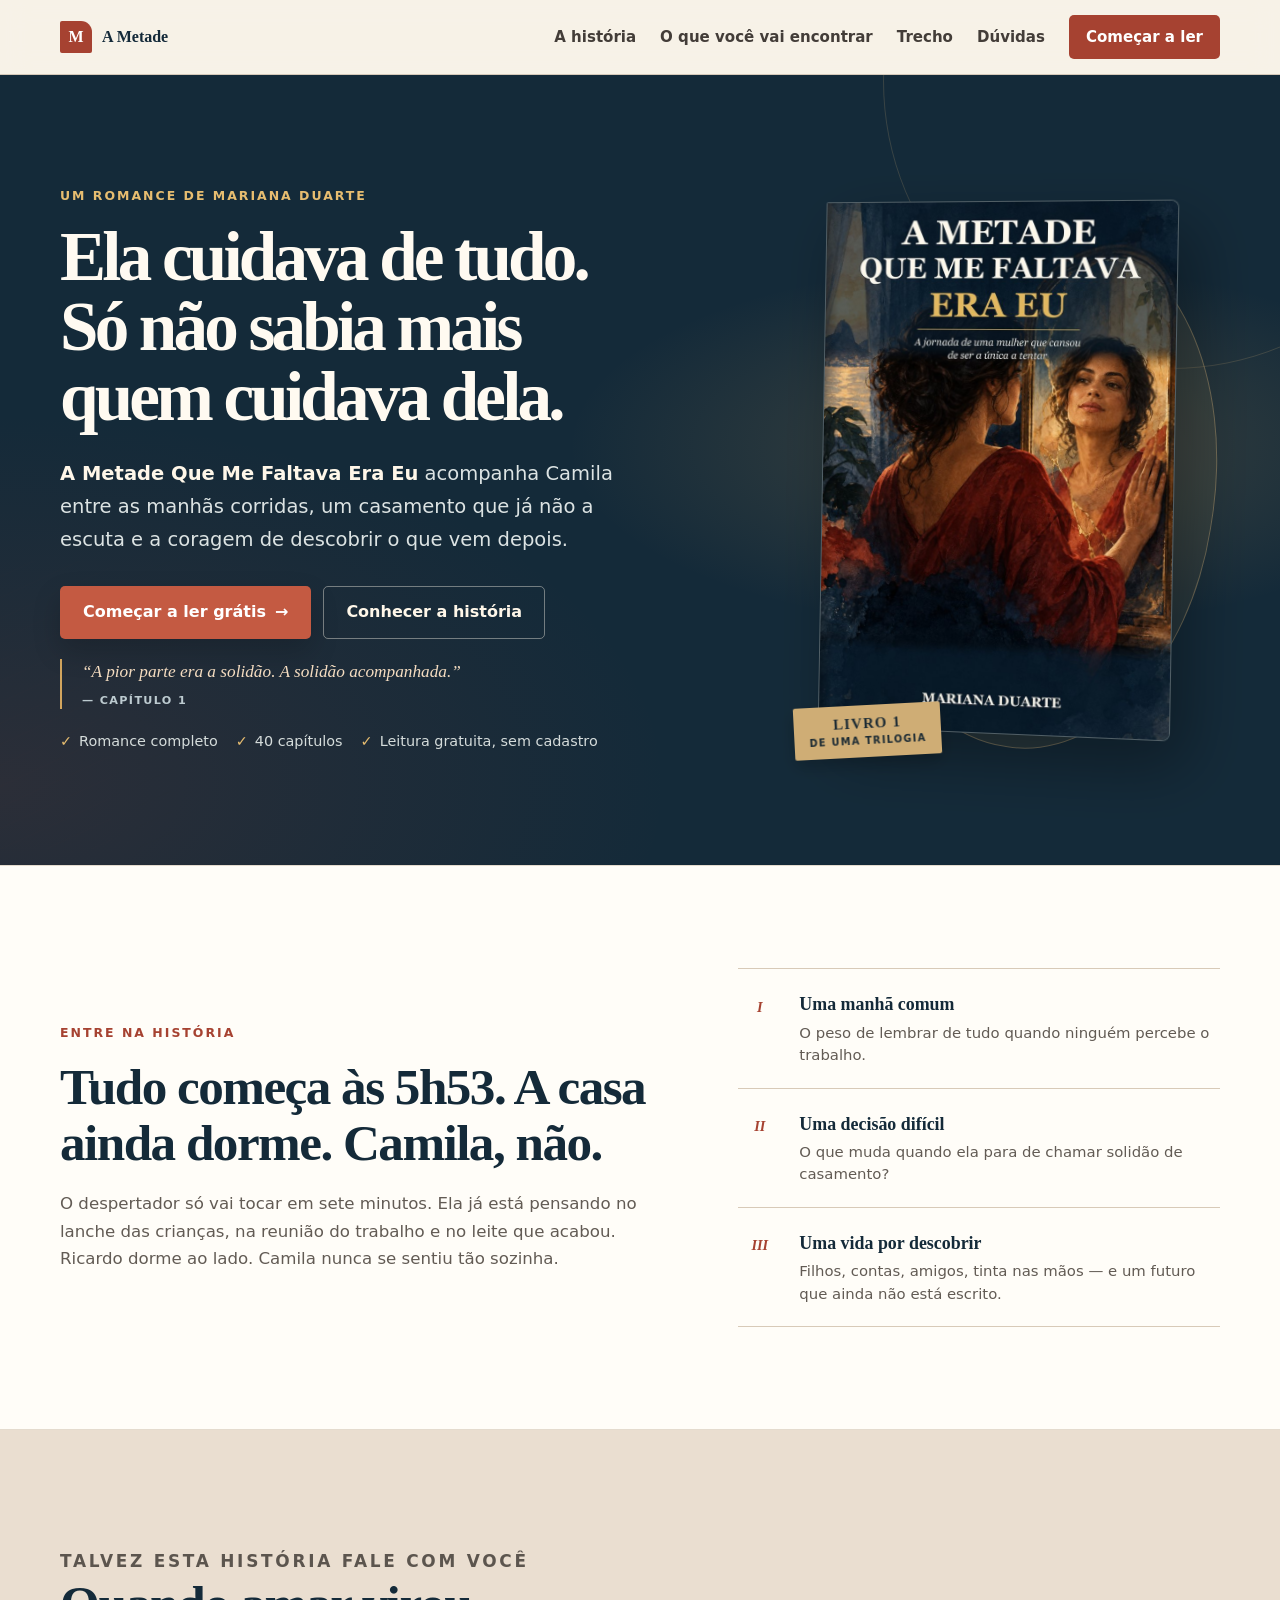
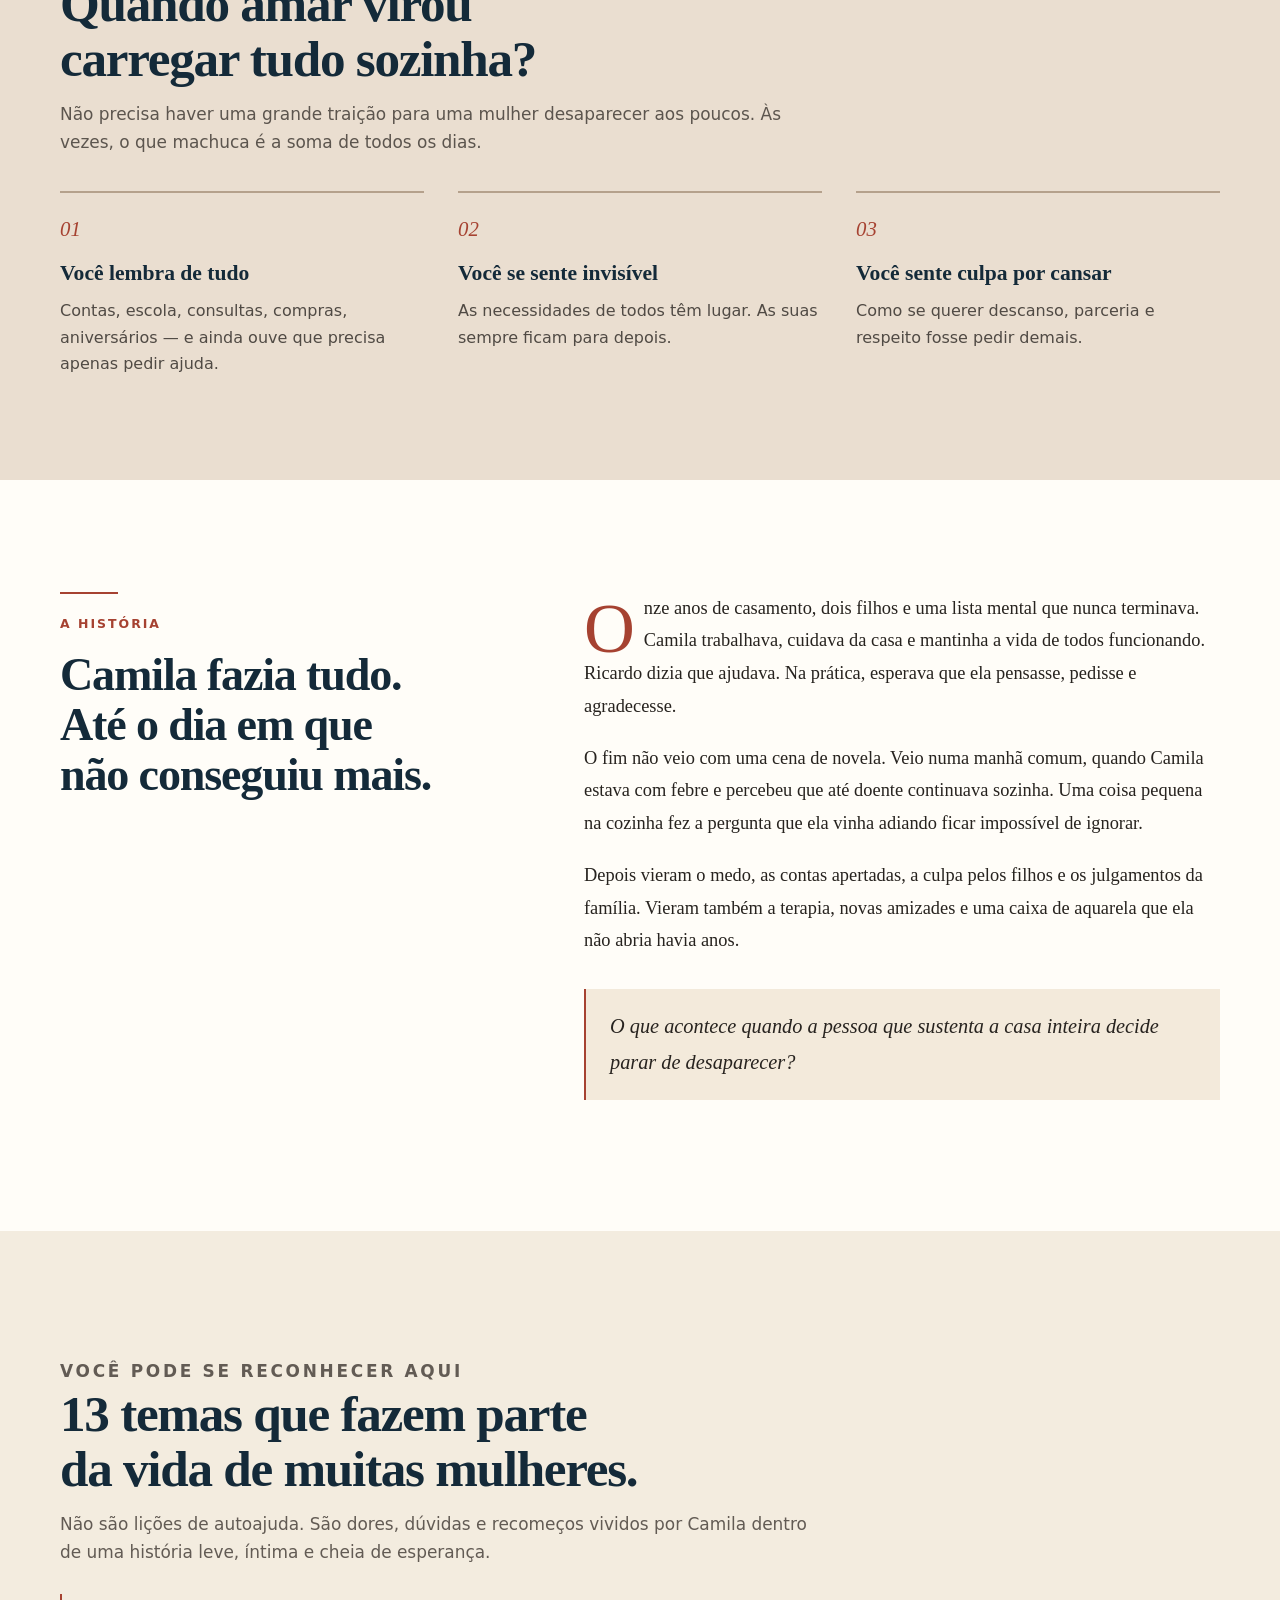
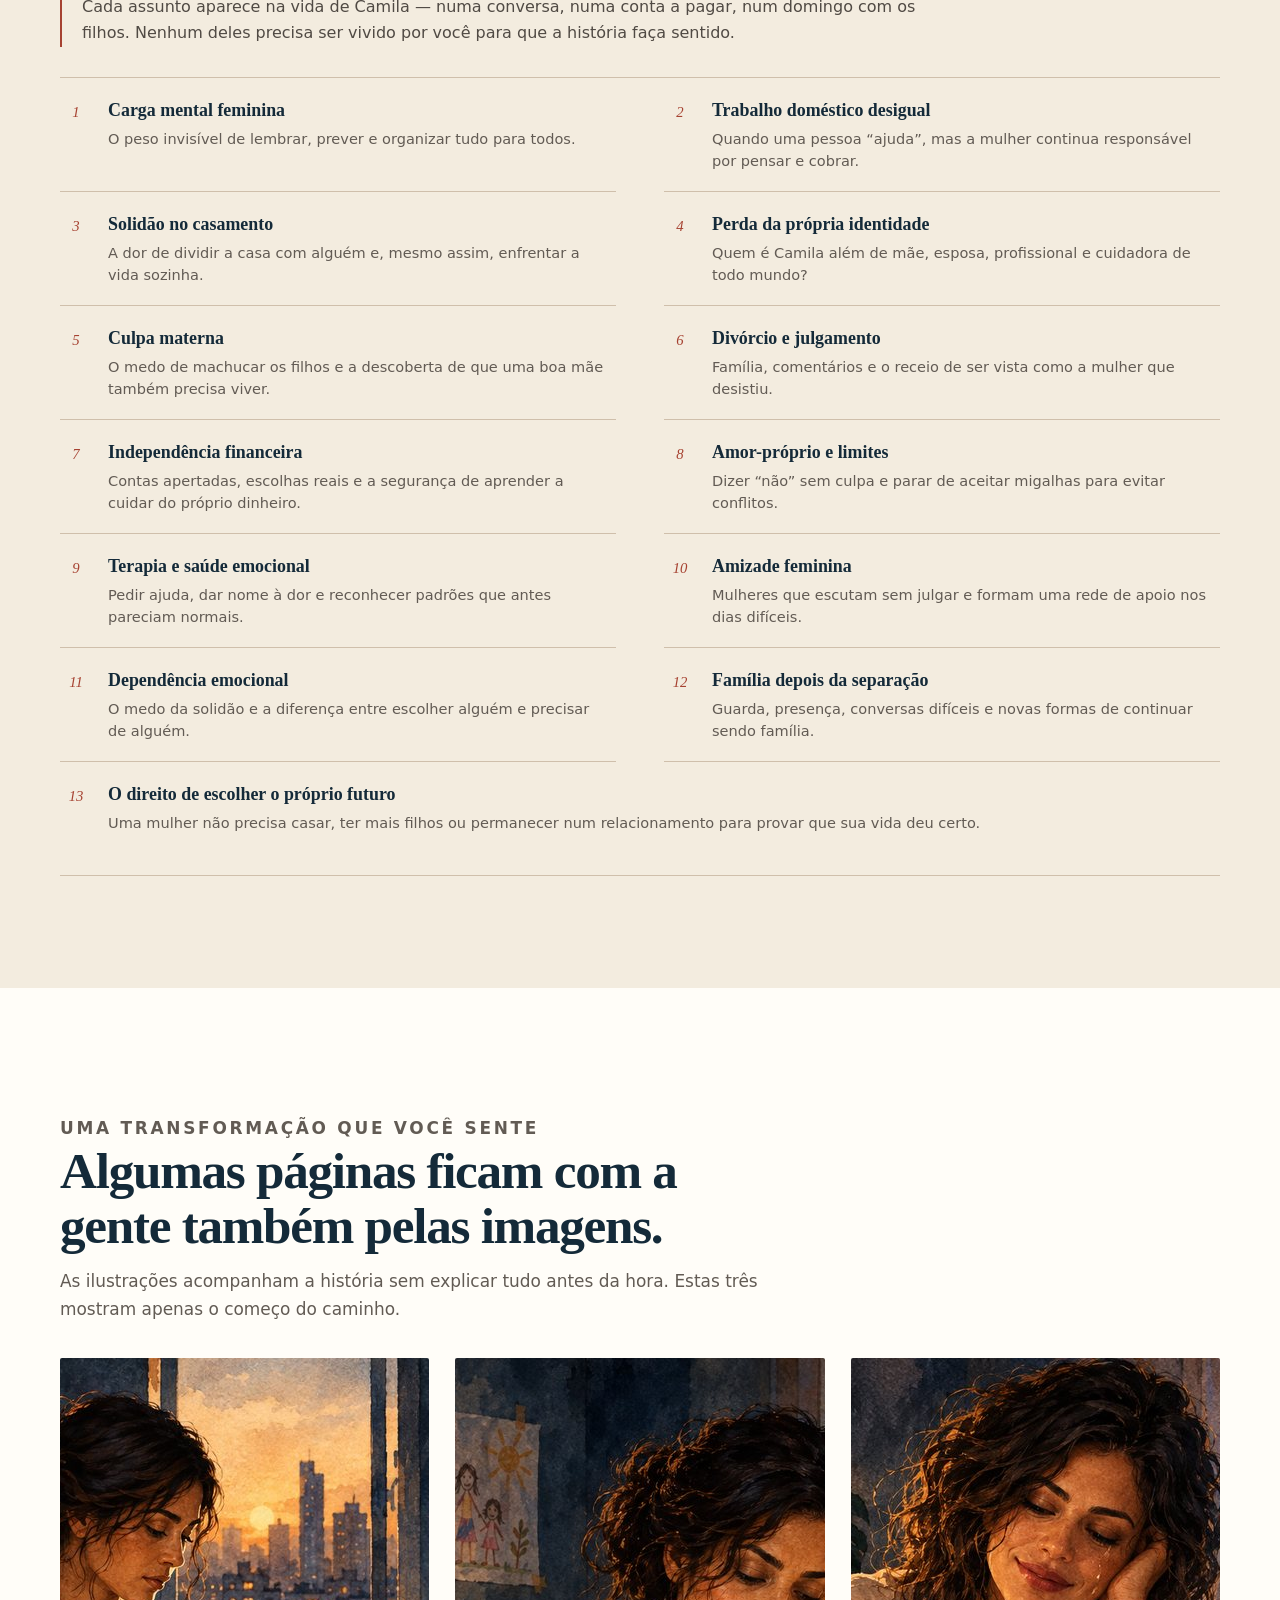
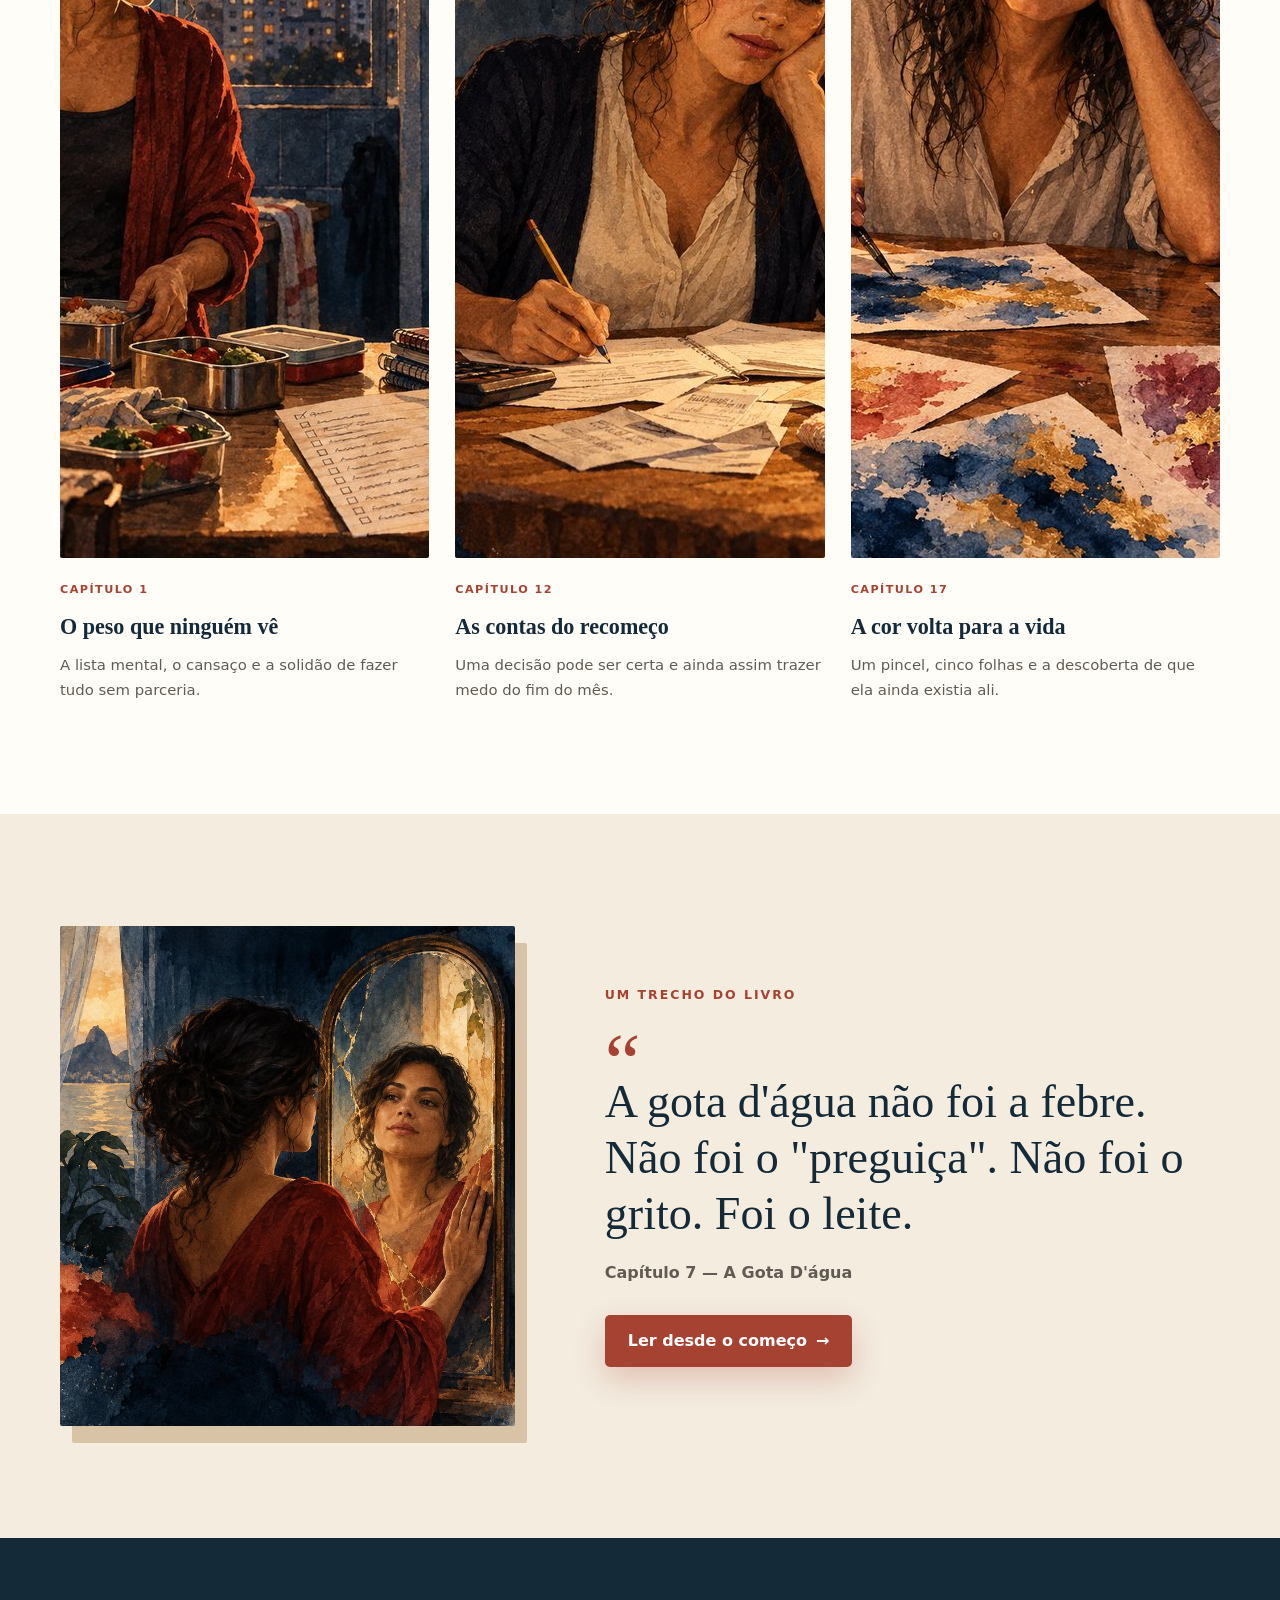
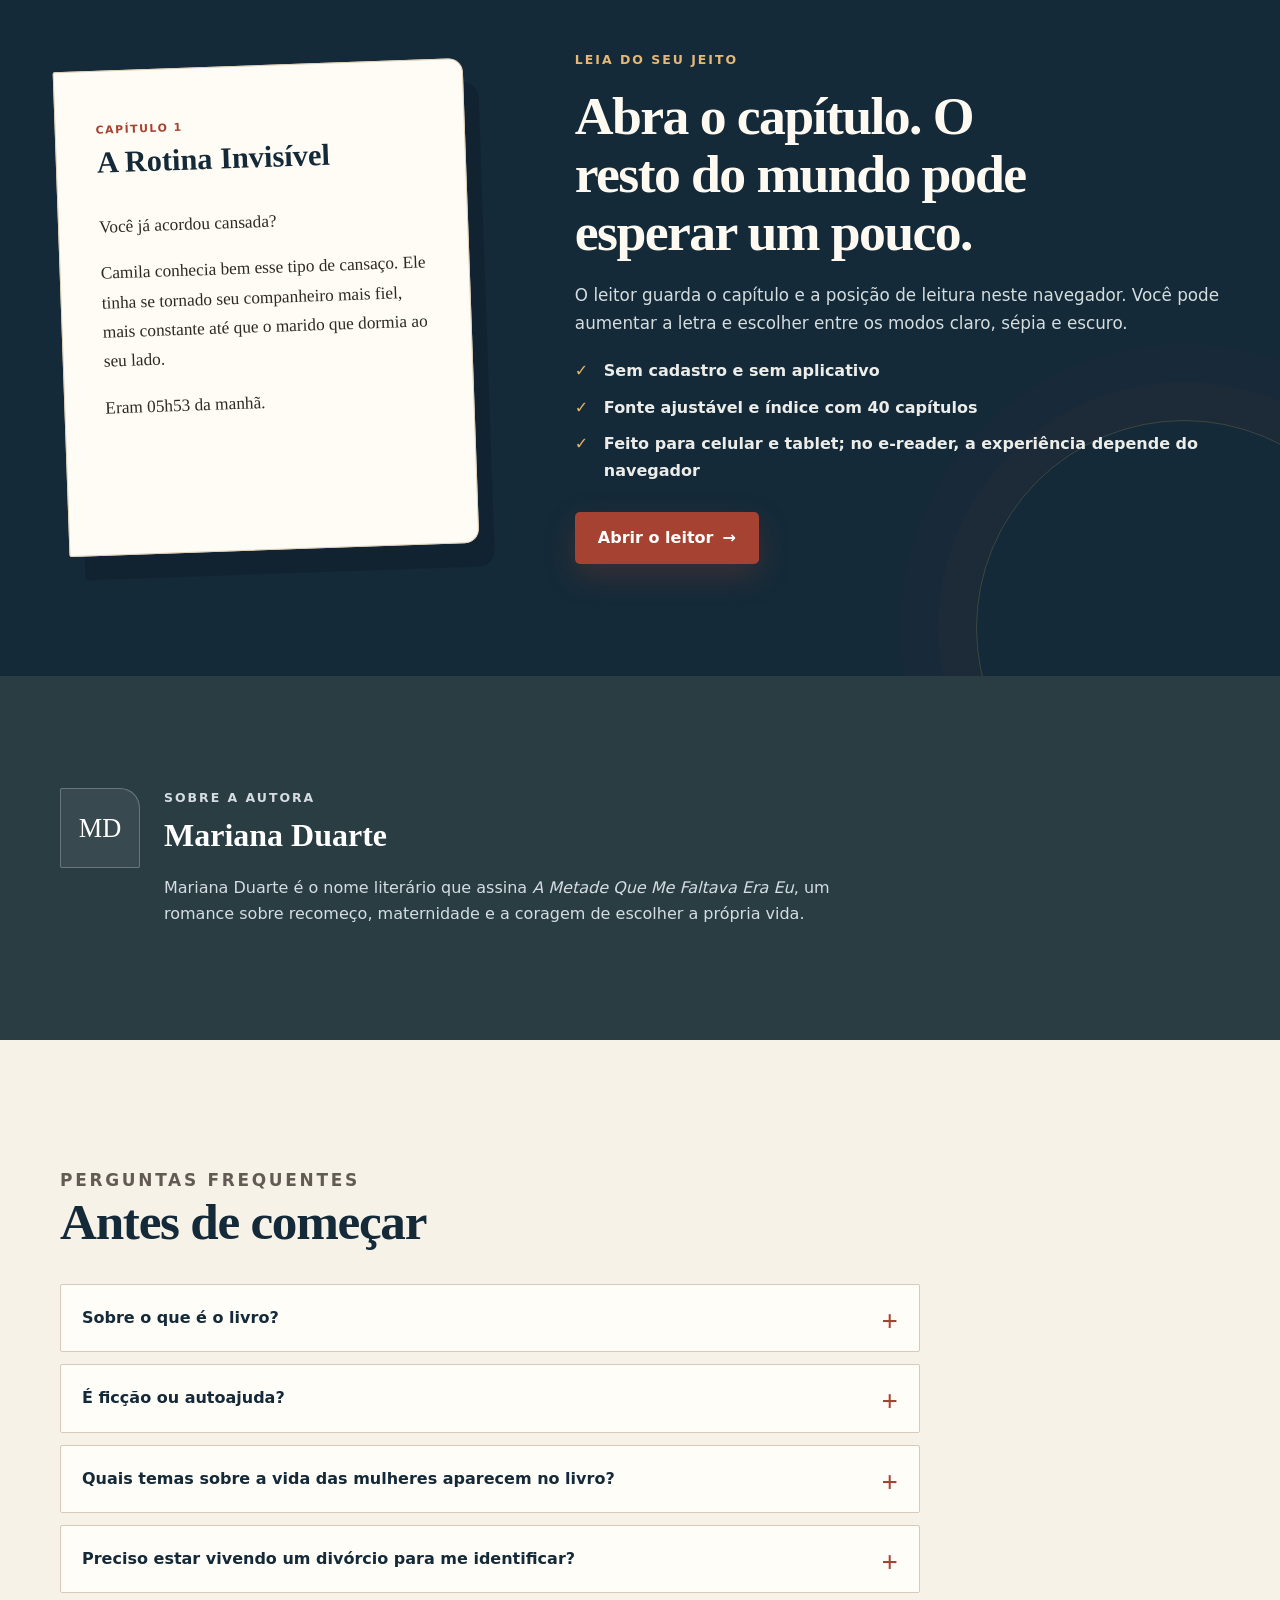
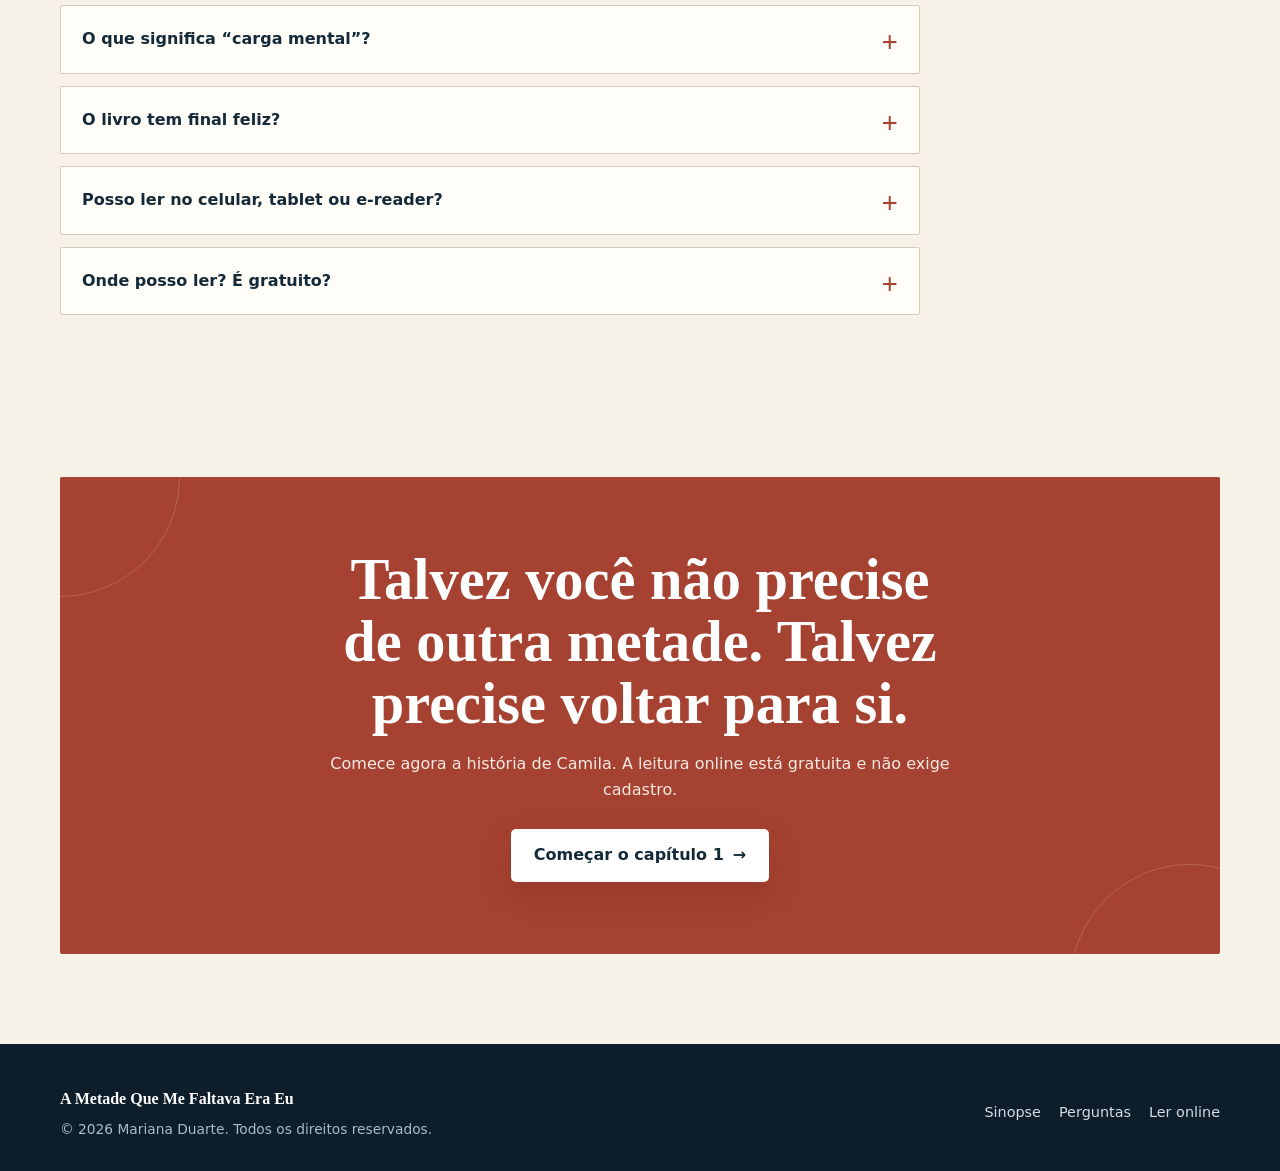
==== index.html @ 83e5d388 "Remove named collaborator credit from current edition" ====
<!doctype html>
<html lang="pt-BR">
<head>
  <meta charset="utf-8">
  <meta name="viewport" content="width=device-width, initial-scale=1, viewport-fit=cover">
  <meta name="color-scheme" content="light">
  <title>A Metade Que Me Faltava Era Eu | Romance de Mariana Duarte</title>
  <meta name="description" content="Um romance para mulheres sobre carga mental, maternidade, divórcio, dependência emocional e recomeço. Conheça Camila e leia grátis.">
  <meta name="keywords" content="romance feminino, carga mental feminina, trabalho doméstico desigual, solidão no casamento, maternidade real, culpa materna, divórcio, independência financeira, saúde emocional, amizade feminina, amor-próprio, dependência emocional, coparentalidade, autonomia feminina, recomeço">
  <meta name="author" content="Mariana Duarte">
  <meta name="robots" content="index,follow,max-image-preview:large,max-snippet:-1,max-video-preview:-1">
  <meta name="theme-color" content="#13283b">
  <link rel="canonical" href="https://maykonlong.github.io/book/">
  <link rel="manifest" href="./manifest.json">
  <link rel="icon" href="data:image/svg+xml,%3Csvg xmlns='http://www.w3.org/2000/svg' viewBox='0 0 64 64'%3E%3Crect width='64' height='64' rx='12' fill='%2313283b'/%3E%3Cpath d='M17 15h30v34H17z' fill='%23f4eadc'/%3E%3Cpath d='M23 22h18M23 29h18M23 36h13' stroke='%23ad3f2d' stroke-width='3' stroke-linecap='round'/%3E%3C/svg%3E">

  <meta property="og:type" content="book">
  <meta property="og:locale" content="pt_BR">
  <meta property="og:site_name" content="A Metade Que Me Faltava Era Eu">
  <meta property="og:title" content="A Metade Que Me Faltava Era Eu — Mariana Duarte">
  <meta property="og:description" content="Treze dores e recomeços que muitas mulheres conhecem. Um romance sobre carga mental, maternidade, divórcio e a coragem de se escolher.">
  <meta property="og:url" content="https://maykonlong.github.io/book/">
  <meta property="og:image" content="https://maykonlong.github.io/book/assets/og-livro.png">
  <meta property="og:image:secure_url" content="https://maykonlong.github.io/book/assets/og-livro.png">
  <meta property="og:image:type" content="image/png">
  <meta property="og:image:width" content="1792">
  <meta property="og:image:height" content="1024">
  <meta property="og:image:alt" content="Mulher de vestido vermelho diante do espelho, em uma pintura azul e dourada">

  <meta name="twitter:card" content="summary_large_image">
  <meta name="twitter:title" content="A Metade Que Me Faltava Era Eu — Mariana Duarte">
  <meta name="twitter:description" content="Treze temas da vida real atravessam a jornada de Camila: carga mental, maternidade, divórcio, autonomia e recomeço.">
  <meta name="twitter:image" content="https://maykonlong.github.io/book/assets/og-livro.png">

  <style>
    :root {
      --navy: #13283b;
      --navy-2: #1c3d55;
      --terracotta: #ad3f2d;
      --terracotta-dark: #8d2f21;
      --gold: #d4a84c;
      --cream: #fbf6ee;
      --paper: #fffdf9;
      --ink: #25211e;
      --muted: #625b54;
      --line: #ded4c5;
      --shadow: 0 24px 70px rgba(19, 40, 59, .17);
      --radius: 22px;
    }

    *, *::before, *::after { box-sizing: border-box; }
    html { scroll-behavior: smooth; }
    body {
      margin: 0;
      color: var(--ink);
      background: var(--cream);
      font-family: Inter, ui-sans-serif, system-ui, -apple-system, BlinkMacSystemFont, "Segoe UI", sans-serif;
      line-height: 1.65;
      -webkit-font-smoothing: antialiased;
    }
    img { display: block; max-width: 100%; }
    a { color: inherit; }
    button, a { -webkit-tap-highlight-color: transparent; }
    :focus-visible { outline: 3px solid var(--gold); outline-offset: 4px; }
    .shell { width: min(1160px, calc(100% - 40px)); margin-inline: auto; }
    .skip-link { position: fixed; left: 16px; top: -80px; z-index: 1000; padding: 12px 16px; background: #fff; color: var(--navy); border-radius: 8px; }
    .skip-link:focus { top: 16px; }

    .topbar {
      position: sticky;
      top: 0;
      z-index: 50;
      border-bottom: 1px solid rgba(222, 212, 197, .85);
      background: rgba(251, 246, 238, .93);
      backdrop-filter: blur(14px);
    }
    .nav { min-height: 70px; display: flex; align-items: center; gap: 28px; }
    .brand { display: inline-flex; align-items: center; gap: 10px; text-decoration: none; font-family: Georgia, serif; font-weight: 700; color: var(--navy); white-space: nowrap; }
    .brand-mark { display: grid; place-items: center; width: 34px; height: 34px; color: #fff; background: var(--terracotta); border-radius: 50% 50% 50% 12%; font-family: Georgia, serif; }
    .menu { display: flex; align-items: center; gap: 24px; margin-left: auto; }
    .menu a { color: #433d38; text-decoration: none; font-size: .94rem; font-weight: 650; }
    .menu a:hover { color: var(--terracotta); }
    .menu .nav-cta { color: #fff; background: var(--terracotta); padding: 10px 17px; border-radius: 999px; }
    .menu .nav-cta:hover { color: #fff; background: var(--terracotta-dark); }
    .menu-toggle { display: none; }

    .hero { position: relative; overflow: hidden; padding: clamp(48px, 7vw, 90px) 0 78px; }
    .hero::before { content: ""; position: absolute; width: 640px; height: 640px; right: -280px; top: -310px; border-radius: 50%; background: rgba(212, 168, 76, .17); filter: blur(2px); }
    .hero-grid { position: relative; display: grid; grid-template-columns: minmax(0, 1.06fr) minmax(330px, .74fr); gap: clamp(48px, 7vw, 92px); align-items: center; }
    .eyebrow { margin: 0 0 16px; color: var(--terracotta); text-transform: uppercase; letter-spacing: .16em; font-size: .78rem; font-weight: 800; }
    h1, h2, h3 { font-family: Georgia, "Times New Roman", serif; color: var(--navy); }
    h1 { max-width: 760px; margin: 0; font-size: clamp(2.55rem, 6.1vw, 5.3rem); line-height: .98; letter-spacing: -.045em; }
    .hero-lead { max-width: 660px; margin: 25px 0 0; color: #49423d; font-size: clamp(1.08rem, 1.8vw, 1.3rem); }
    .hero-lead strong { color: var(--ink); }
    .actions { display: flex; flex-wrap: wrap; gap: 12px; margin-top: 30px; }
    .button { display: inline-flex; min-height: 50px; align-items: center; justify-content: center; gap: 9px; padding: 12px 22px; border: 1px solid transparent; border-radius: 999px; font-weight: 800; text-decoration: none; transition: transform .18s ease, box-shadow .18s ease, background .18s ease; }
    .button:hover { transform: translateY(-2px); }
    .button-primary { color: #fff; background: var(--terracotta); box-shadow: 0 12px 30px rgba(173, 63, 45, .25); }
    .button-primary:hover { background: var(--terracotta-dark); }
    .button-secondary { color: var(--navy); border-color: #bdb09f; background: rgba(255, 255, 255, .55); }
    .button-disabled { color: #756c63; border-color: var(--line); background: #eee7dc; cursor: not-allowed; }
    .trust-line { display: flex; flex-wrap: wrap; gap: 8px 18px; margin: 21px 0 0; padding: 0; list-style: none; color: var(--muted); font-size: .9rem; }
    .trust-line li::before { content: "✓"; color: var(--terracotta); font-weight: 900; margin-right: 7px; }

    .book-stage { position: relative; width: min(100%, 390px); justify-self: center; }
    .book-stage::before { content: ""; position: absolute; inset: 10% -8% -5% 9%; background: #d9b760; border-radius: 46% 54% 48% 52%; opacity: .25; transform: rotate(-7deg); }
    .book-cover { position: relative; aspect-ratio: 2 / 3; overflow: hidden; border-radius: 8px 18px 18px 8px; background: var(--navy); box-shadow: var(--shadow); transform: perspective(1200px) rotateY(-5deg) rotateZ(1deg); }
    .book-cover::after { content: ""; position: absolute; inset: 0 auto 0 0; width: 13px; background: linear-gradient(90deg, rgba(0,0,0,.3), transparent); }
    .book-cover img { width: 100%; height: 100%; object-fit: cover; object-position: center; }
    .cover-shade { position: absolute; inset: 0; background: linear-gradient(180deg, rgba(7, 22, 36, .18), rgba(7, 22, 36, .04) 42%, rgba(7, 22, 36, .82)); }
    .cover-copy { position: absolute; inset: 0; display: flex; flex-direction: column; justify-content: space-between; padding: 30px 27px 25px; text-align: center; color: #fff; }
    .cover-copy small { align-self: center; padding: 6px 10px; border: 1px solid rgba(255,255,255,.45); border-radius: 999px; text-transform: uppercase; letter-spacing: .18em; font-size: .62rem; }
    .cover-title { margin-top: auto; font-family: Georgia, serif; font-size: clamp(1.62rem, 4vw, 2.24rem); line-height: 1.05; text-shadow: 0 2px 18px rgba(0,0,0,.55); }
    .cover-author { margin-top: 14px; color: #f4d58a; text-transform: uppercase; letter-spacing: .18em; font-size: .75rem; font-weight: 800; }
    .book-note { position: absolute; right: -24px; bottom: 38px; max-width: 154px; padding: 12px 14px; color: var(--navy); background: #fff; border: 1px solid var(--line); border-radius: 14px; box-shadow: 0 12px 30px rgba(19,40,59,.12); font-size: .82rem; font-weight: 750; transform: rotate(2deg); }

    .recognition { background: var(--navy); color: #fff; padding: 76px 0; }
    .recognition h2, .recognition h3 { color: #fff; }
    .section-head { max-width: 760px; margin-bottom: 34px; }
    .section-head h2 { margin: 0; font-size: clamp(2rem, 4vw, 3.25rem); line-height: 1.08; letter-spacing: -.025em; }
    .section-head p { margin: 15px 0 0; color: var(--muted); font-size: 1.06rem; }
    .recognition .section-head p { color: #c9d2d8; }
    .signs { display: grid; grid-template-columns: repeat(3, 1fr); gap: 16px; }
    .sign { padding: 24px; background: rgba(255,255,255,.06); border: 1px solid rgba(255,255,255,.13); border-radius: 18px; }
    .sign span { display: block; color: var(--gold); font-family: Georgia, serif; font-size: 1.65rem; }
    .sign h3 { margin: 9px 0 7px; font-size: 1.13rem; }
    .sign p { margin: 0; color: #c9d2d8; font-size: .94rem; }

    .section { padding: clamp(70px, 9vw, 112px) 0; }
    .story-grid { display: grid; grid-template-columns: .8fr 1.2fr; gap: clamp(42px, 8vw, 100px); align-items: start; }
    .story-kicker { position: sticky; top: 105px; }
    .story-kicker .line { width: 62px; height: 4px; margin-bottom: 20px; background: var(--terracotta); border-radius: 4px; }
    .story-copy p { margin: 0 0 19px; font-family: Georgia, serif; font-size: 1.14rem; }
    .story-copy p:first-child::first-letter { float: left; margin: 8px 9px 0 0; color: var(--terracotta); font-family: Georgia, serif; font-size: 4rem; line-height: .72; }
    .story-close { padding: 20px 22px; background: #f1e7d8; border-left: 4px solid var(--terracotta); border-radius: 0 12px 12px 0; font-weight: 750; }

    .inside { background: #efe7dc; }
    .theme-summary { max-width: 900px; margin: -12px 0 30px; padding: 18px 20px; color: var(--navy); background: rgba(255,255,255,.6); border-left: 4px solid var(--terracotta); border-radius: 0 14px 14px 0; }
    .inside-grid { display: grid; grid-template-columns: repeat(3, 1fr); gap: 16px; margin: 0; padding: 0; list-style: none; counter-reset: themes; }
    .inside-card { display: grid; grid-template-columns: 48px 1fr; gap: 15px; align-items: start; padding: 22px; background: var(--paper); border: 1px solid #dfd3c2; border-radius: 18px; box-shadow: 0 8px 24px rgba(19,40,59,.05); transition: transform .18s ease, box-shadow .18s ease; }
    .inside-card:hover { transform: translateY(-3px); box-shadow: 0 14px 34px rgba(19,40,59,.1); }
    .inside-card--wide { grid-column: 1 / -1; align-items: center; }
    .inside-number { display: grid; place-items: center; width: 48px; height: 48px; color: #fff; background: var(--terracotta); border-radius: 15px 15px 15px 5px; font-family: Georgia, serif; font-size: 1.2rem; }
    .inside-card h3 { margin: 0 0 7px; font-size: 1.18rem; }
    .inside-card p { margin: 0; color: var(--muted); font-size: .95rem; }

    .journey { overflow: hidden; background: #f7efe4; }
    .journey-grid { display: grid; grid-template-columns: repeat(3, 1fr); gap: 18px; }
    .journey-card { overflow: hidden; color: inherit; background: var(--paper); border: 1px solid #dfd3c2; border-radius: 20px; text-decoration: none; box-shadow: 0 12px 32px rgba(19,40,59,.08); transition: transform .2s ease, box-shadow .2s ease; }
    .journey-card:hover { transform: translateY(-5px); box-shadow: 0 20px 44px rgba(19,40,59,.14); }
    .journey-card img { width: 100%; aspect-ratio: 3 / 2; object-fit: cover; }
    .journey-copy { padding: 20px 21px 23px; }
    .journey-copy small { color: var(--terracotta); text-transform: uppercase; letter-spacing: .13em; font-size: .7rem; font-weight: 850; }
    .journey-copy h3 { margin: 7px 0 8px; font-size: 1.28rem; }
    .journey-copy p { margin: 0; color: var(--muted); font-size: .93rem; }

    .excerpt-wrap { display: grid; grid-template-columns: .85fr 1.15fr; gap: clamp(36px, 8vw, 90px); align-items: center; }
    .excerpt-art { min-height: 480px; border-radius: var(--radius); background: url("./assets/capa-arte-site.jpg") center 35% / cover; box-shadow: var(--shadow); }
    .excerpt blockquote { margin: 0; color: var(--navy); font-family: Georgia, serif; font-size: clamp(1.65rem, 3.6vw, 2.7rem); line-height: 1.22; }
    .excerpt blockquote::before { content: "“"; display: block; height: 52px; color: var(--terracotta); font-size: 5rem; line-height: 1; }
    .excerpt cite { display: block; margin-top: 18px; color: var(--muted); font-style: normal; font-weight: 750; }
    .excerpt .button { margin-top: 28px; }

    .author-section { color: #fff; background: linear-gradient(135deg, var(--navy), var(--navy-2)); }
    .author-card { display: grid; grid-template-columns: 80px 1fr; gap: 24px; align-items: start; max-width: 820px; }
    .author-monogram { display: grid; place-items: center; width: 80px; height: 80px; border: 1px solid rgba(255,255,255,.25); border-radius: 50%; color: #fff; background: rgba(255,255,255,.07); font-family: Georgia, serif; font-size: 1.65rem; }
    .author-card h2 { color: #fff; margin: 0 0 13px; font-size: 2rem; }
    .author-card p { margin: 0; color: #d5dde2; }

    .faq-list { max-width: 860px; }
    details { background: var(--paper); border: 1px solid var(--line); border-radius: 14px; margin-bottom: 12px; }
    summary { cursor: pointer; position: relative; padding: 20px 54px 20px 21px; color: var(--navy); font-weight: 800; list-style: none; }
    summary::-webkit-details-marker { display: none; }
    summary::after { content: "+"; position: absolute; right: 21px; top: 13px; color: var(--terracotta); font-family: Georgia, serif; font-size: 1.8rem; }
    details[open] summary::after { content: "−"; }
    details p { margin: 0; padding: 0 21px 20px; color: var(--muted); }

    .final-cta { padding: 38px 0 90px; }
    .cta-panel { position: relative; overflow: hidden; padding: clamp(38px, 7vw, 72px); text-align: center; color: #fff; background: var(--terracotta); border-radius: 28px; }
    .cta-panel::before, .cta-panel::after { content: ""; position: absolute; width: 240px; height: 240px; border: 1px solid rgba(255,255,255,.18); border-radius: 50%; }
    .cta-panel::before { left: -120px; top: -120px; }
    .cta-panel::after { right: -90px; bottom: -150px; }
    .cta-panel h2 { position: relative; max-width: 760px; margin: 0 auto; color: #fff; font-size: clamp(2rem, 4.8vw, 3.65rem); line-height: 1.06; }
    .cta-panel p { position: relative; max-width: 620px; margin: 16px auto 26px; color: #fae9e3; }
    .cta-panel .button { position: relative; color: var(--navy); background: #fff; box-shadow: 0 12px 30px rgba(87,25,16,.2); }

    footer { color: #aebbc4; background: #0d1d2a; padding: 42px 0 30px; }
    .footer-row { display: flex; gap: 28px; align-items: center; justify-content: space-between; }
    .footer-title { color: #fff; font-family: Georgia, serif; font-weight: 700; }
    footer p { margin: 6px 0 0; font-size: .86rem; }
    .footer-links { display: flex; flex-wrap: wrap; gap: 18px; }
    .footer-links a { color: #d4dde3; text-decoration: none; font-size: .9rem; }
    .footer-links a:hover { color: #fff; }
    .mobile-read { display: none; }

    /* Identidade editorial: detalhes próprios do universo de Camila */
    body {
      background:
        radial-gradient(circle at 8% 3%, rgba(212,168,76,.10), transparent 24rem),
        radial-gradient(circle at 96% 15%, rgba(173,63,45,.07), transparent 28rem),
        var(--cream);
    }
    .topbar { padding-top: env(safe-area-inset-top); }
    .hero { min-height: min(820px, calc(100svh - 70px)); display: grid; align-items: center; }
    .hero::after {
      content: "";
      position: absolute;
      left: -9rem;
      bottom: 1rem;
      width: 25rem;
      height: 18rem;
      opacity: .32;
      background: repeating-linear-gradient(155deg, transparent 0 17px, rgba(173,63,45,.12) 18px 19px);
      mask-image: linear-gradient(90deg, #000, transparent);
      pointer-events: none;
    }
    .hero-copy { position: relative; z-index: 1; }
    .hero-copy::before {
      content: "";
      position: absolute;
      z-index: -1;
      left: -22px;
      top: 44px;
      width: 120px;
      height: 22px;
      border-radius: 50%;
      border-bottom: 5px solid rgba(212,168,76,.46);
      transform: rotate(-4deg);
    }
    .hero-whisper {
      max-width: 640px;
      margin: 20px 0 0;
      padding: 14px 17px;
      color: var(--navy);
      background: rgba(255,253,249,.7);
      border: 1px solid rgba(222,212,197,.82);
      border-radius: 4px 16px 16px 16px;
      font-family: Georgia, serif;
      font-size: .98rem;
      font-style: italic;
    }
    .hero-whisper span { color: var(--terracotta); margin-right: 7px; }
    .book-ribbon {
      position: absolute;
      z-index: 3;
      left: -35px;
      top: 34px;
      display: flex;
      flex-direction: column;
      min-width: 108px;
      padding: 10px 15px 11px;
      color: #fff;
      background: var(--terracotta);
      border-radius: 4px 13px 13px 4px;
      box-shadow: 0 10px 26px rgba(79,28,20,.24);
      transform: rotate(-3deg);
      text-align: center;
      text-transform: uppercase;
      letter-spacing: .08em;
      line-height: 1.15;
    }
    .book-ribbon strong { font-family: Georgia, serif; font-size: .92rem; }
    .book-ribbon span { margin-top: 3px; font-size: .58rem; font-weight: 750; }

    .reader-invitation { padding: 86px 0; background: var(--paper); border-block: 1px solid rgba(222,212,197,.8); }
    .invitation-grid { display: grid; grid-template-columns: minmax(0,.88fr) minmax(0,1.12fr); gap: clamp(42px,7vw,92px); align-items: center; }
    .invitation-copy h2 { margin: 0; font-size: clamp(2rem,4vw,3.45rem); line-height: 1.08; letter-spacing: -.03em; }
    .invitation-copy > p:last-child { max-width: 600px; margin: 20px 0 0; color: var(--muted); font-size: 1.04rem; }
    .reading-promises { display: grid; gap: 10px; }
    .reading-promises > div {
      display: grid;
      grid-template-columns: 48px 1fr;
      column-gap: 15px;
      padding: 18px 20px;
      background: #f7f0e6;
      border: 1px solid #e5dacb;
      border-radius: 16px;
    }
    .reading-promises span { grid-row: 1 / 3; display: grid; place-items: center; width: 43px; height: 43px; color: var(--terracotta); border: 1px solid #cfbaa1; border-radius: 50%; font-family: Georgia,serif; font-weight: 700; }
    .reading-promises strong { color: var(--navy); font-family: Georgia,serif; font-size: 1.05rem; }
    .reading-promises p { margin: 2px 0 0; color: var(--muted); font-size: .9rem; line-height: 1.5; }

    .reading-section { position: relative; overflow: hidden; background: linear-gradient(145deg,#ecdfcf,#f8f1e8); }
    .reading-section::before { content: ""; position: absolute; inset: auto -7rem -10rem auto; width: 26rem; height: 26rem; border: 1px solid rgba(173,63,45,.16); border-radius: 50%; box-shadow: 0 0 0 38px rgba(173,63,45,.035),0 0 0 76px rgba(173,63,45,.025); }
    .reading-grid { position: relative; display: grid; grid-template-columns: minmax(280px,.78fr) minmax(0,1.22fr); gap: clamp(48px,8vw,110px); align-items: center; }
    .reading-device { width: min(100%,380px); margin-inline: auto; padding: 15px; background: #172b3d; border: 1px solid rgba(255,255,255,.25); border-radius: 30px; box-shadow: 0 28px 65px rgba(19,40,59,.25); transform: rotate(-2deg); }
    .device-top { display: flex; gap: 6px; padding: 1px 4px 11px; }
    .device-top span { width: 7px; height: 7px; border-radius: 50%; background: #a7b0b7; }
    .device-page { min-height: 440px; padding: 54px 34px; color: #2d2925; background: #fdf8ee; border-radius: 17px; font-family: Georgia,serif; }
    .device-page small { display: block; color: var(--terracotta); letter-spacing: .14em; font: 800 .68rem/1.3 Inter,system-ui,sans-serif; }
    .device-page strong { display: block; margin: 9px 0 28px; color: var(--navy); font-size: 1.8rem; line-height: 1.1; }
    .device-page p { font-size: 1.1rem; line-height: 1.8; }
    .device-page i { display: block; width: 100%; height: 2px; margin-top: 14px; background: #ded5c7; border-radius: 2px; }
    .device-page i:nth-last-child(2) { width: 88%; }
    .device-page i:last-child { width: 64%; }
    .reading-copy h2 { margin: 0; font-size: clamp(2rem,4.2vw,3.5rem); line-height: 1.08; letter-spacing: -.03em; }
    .reading-copy > p:not(.eyebrow) { max-width: 660px; margin: 21px 0; color: #514943; font-size: 1.05rem; }
    .reading-benefits { margin: 0 0 28px; padding: 0; list-style: none; }
    .reading-benefits li { position: relative; margin: 10px 0; padding-left: 29px; color: var(--navy); font-weight: 700; }
    .reading-benefits li::before { content: "✓"; position: absolute; left: 0; top: 0; color: var(--terracotta); font-weight: 900; }

    /* Direção editorial: páginas, tinta e margens em vez de cartões genéricos. */
    :root { --navy: #142a39; --terracotta: #a64231; --cream: #f7f2e8; --paper: #fffdf8; --ink: #27231f; --line: #d8cab8; }
    body { background: var(--cream); }
    h1, h2, h3 { font-family: Georgia, Cambria, "Times New Roman", serif; }
    h1, h2 { text-wrap: balance; }
    section[id] { scroll-margin-top: 82px; }
    .topbar { border-bottom-color: #d5c9b9; background: rgba(247,242,232,.96); }
    .brand-mark { width: 32px; height: 32px; border-radius: 2px 11px 2px 2px; }
    .nav { min-height: 74px; }
    .menu .nav-cta { border-radius: 5px; }
    .hero {
      min-height: min(790px, calc(100svh - 74px));
      padding: clamp(54px,8vw,100px) 0;
      color: #f6f0e5;
      background:
        radial-gradient(ellipse at 79% 47%, rgba(213,164,89,.20), transparent 31%),
        radial-gradient(ellipse at 0% 90%, rgba(165,67,49,.16), transparent 37%),
        #142a39;
    }
    .hero::before { width: 45vw; height: 45vw; right: -14vw; top: -22vw; border: 1px solid rgba(223,185,121,.18); background: none; filter: none; }
    .hero::after { opacity: .15; }
    .hero-grid { grid-template-columns: minmax(0,1.2fr) minmax(320px,.8fr); gap: clamp(48px,6vw,96px); }
    .hero .eyebrow { color: #e7bd70; }
    .hero h1 { max-width: 780px; color: #fffaf1; font-size: clamp(3rem,5.4vw,5.55rem); line-height: 1.01; letter-spacing: -.055em; }
    .hero-lead { max-width: 580px; color: #dce3e3; font-size: clamp(1.05rem,1.6vw,1.22rem); line-height: 1.7; }
    .hero-lead strong { color: #fff7e9; }
    .hero-copy::before { display: none; }
    .hero-whisper { max-width: 540px; padding: 0 0 0 20px; border: 0; border-left: 2px solid #d2a55e; border-radius: 0; background: none; color: #f4dcc0; font-size: 1.08rem; line-height: 1.5; }
    .hero-whisper span { display: block; margin: 8px 0 0; color: #bdcbd0; font-family: ui-sans-serif,system-ui,sans-serif; font-size: .7rem; font-style: normal; font-weight: 750; letter-spacing: .12em; text-transform: uppercase; }
    .hero .button-primary { background: #c45a42; box-shadow: 0 12px 28px rgba(0,0,0,.18); }
    .hero .button-primary:hover { background: #d36a50; }
    .hero .button-secondary { border-color: rgba(246,240,229,.42); background: transparent; color: #fff7e9; }
    .hero .button-secondary:hover { background: rgba(255,255,255,.08); }
    .hero .trust-line { color: #d5dcdb; }
    .hero .trust-line li::before { color: #e7bd70; }
    .book-stage { width: min(100%,370px); padding: 11px 15px 16px 0; }
    .book-stage::before { inset: 7% -7% 0 12%; border: 1px solid rgba(225,190,130,.35); border-radius: 49% 51% 48% 52%; background: rgba(226,184,114,.09); opacity: 1; transform: rotate(9deg); }
    .book-cover { border: 1px solid rgba(255,247,232,.26); border-radius: 2px 8px 8px 2px; box-shadow: 16px 26px 65px rgba(0,0,0,.34); transform: perspective(1300px) rotateY(-7deg) rotateZ(1deg); }
    .book-ribbon { top: auto; bottom: -7px; left: -24px; min-width: 92px; border-radius: 2px; background: #cfad75; color: #1c2b34; box-shadow: 0 7px 18px rgba(0,0,0,.2); transform: rotate(-3deg); }
    .book-ribbon span { font-size: .61rem; }
    .reader-invitation { padding: clamp(74px,8vw,120px) 0; }
    .invitation-grid { grid-template-columns: minmax(0,1.1fr) minmax(0,.9fr); }
    .invitation-copy h2 { max-width: 700px; font-size: clamp(2.45rem,4vw,4.1rem); }
    .reading-promises { gap: 0; border-top: 1px solid var(--line); }
    .reading-promises > div { grid-template-columns: 42px 1fr; padding: 21px 4px; border: 0; border-bottom: 1px solid var(--line); border-radius: 0; background: none; }
    .reading-promises span { width: 35px; height: 35px; border: 0; border-radius: 0; font-size: .9rem; font-style: italic; }
    .reading-promises strong { font-size: 1.12rem; }
    .reading-promises p { font-size: .93rem; }
    .recognition { padding: clamp(74px,8vw,108px) 0; background: #eaded0; color: var(--ink); }
    .recognition h2, .recognition h3 { color: var(--navy); }
    .recognition .section-head p { color: #5c554e; }
    .signs { gap: 34px; }
    .sign { padding: 19px 0 0; border: 0; border-top: 2px solid #b5a18c; border-radius: 0; background: none; }
    .sign span { color: var(--terracotta); font-size: 1.3rem; font-style: italic; }
    .sign h3 { font-size: 1.35rem; }
    .sign p { color: #504a44; font-size: 1rem; }
    #historia { background: var(--paper); }
    .story-kicker .line { width: 58px; height: 2px; border-radius: 0; }
    .story-kicker h2 { font-size: clamp(2.3rem,3.6vw,3.7rem); }
    .story-copy p { font-size: 1.15rem; line-height: 1.78; }
    .story-copy p:first-child::first-letter { margin-top: 11px; font-size: 4.4rem; }
    .story-copy .story-close { margin-top: 32px; padding: 19px 24px; border-left-width: 2px; border-radius: 0; background: #f3eadb; font-family: Georgia,serif; font-size: 1.27rem; font-weight: 400; font-style: italic; }
    .inside { background: #f3ecdf; }
    .theme-summary { margin-top: -7px; padding: 0 0 0 20px; border-left-width: 2px; border-radius: 0; background: none; color: #504a44; }
    .inside-grid { grid-template-columns: repeat(2,minmax(0,1fr)); column-gap: 48px; row-gap: 0; border-top: 1px solid #cfbfab; }
    .inside-card, .inside-card--wide { grid-column: auto; grid-template-columns: 38px 1fr; gap: 10px; align-items: start; min-height: 114px; padding: 18px 4px 18px 0; border: 0; border-bottom: 1px solid #cfbfab; border-radius: 0; background: none; box-shadow: none; }
    .inside-card--wide { grid-column: 1 / -1; }
    .inside-number { width: 32px; height: 32px; border-radius: 0; background: none; color: var(--terracotta); font-size: .92rem; font-style: italic; }
    .inside-card h3 { margin-bottom: 3px; font-size: 1.12rem; }
    .inside-card p { font-size: .91rem; line-height: 1.5; }
    .journey { background: var(--paper); }
    .journey-grid { gap: 26px; }
    .journey-card { border: 0; border-radius: 0; background: none; box-shadow: none; }
    .journey-card img { aspect-ratio: 4/3; border-radius: 2px; }
    .journey-copy { padding: 17px 0 0; }
    .journey-copy h3 { font-size: 1.38rem; }
    #trecho { background: #f3ecdf; }
    .excerpt-art { min-height: 500px; border-radius: 2px; box-shadow: 12px 17px 0 #d9c3a7; }
    .excerpt blockquote { font-size: clamp(2rem,3.6vw,3.15rem); }
    .reading-section { background: var(--navy); color: #f7f0e6; }
    .reading-section::before { border-color: rgba(215,170,95,.22); }
    .reading-copy h2 { color: #fffaf1; }
    .reading-copy > p:not(.eyebrow) { color: #d5ddde; }
    .reading-benefits li { color: #ecede9; }
    .reading-benefits li::before { color: #e2b66e; }
    .reading-section .eyebrow { color: #e6b875; }
    .reading-device { width: min(100%,410px); padding: 0; border: 0; border-radius: 2px 16px 16px 2px; background: #e7d8bf; box-shadow: 15px 24px 0 rgba(0,0,0,.16); transform: rotate(-2deg); }
    .device-page { min-height: 485px; padding: 52px 40px; border: 1px solid #ded0b9; border-radius: 2px 14px 14px 2px; background: #fffcf5; }
    .device-page small { color: #a64231; }
    .device-page strong { margin-bottom: 32px; font-size: 1.9rem; }
    .device-page p { font-size: 1.08rem; line-height: 1.7; }
    .author-section { background: #293d43; }
    .author-monogram { border-radius: 2px 20px 2px 2px; }
    details { border-radius: 2px; }
    .cta-panel { border-radius: 2px; background: #a64231; }
    .button { border-radius: 5px; }
    .mobile-read { border-radius: 5px; }

    @media (hover: hover) {
      .sign, .reading-promises > div { transition: border-color .2s ease; }
      .sign:hover, .reading-promises > div:hover { transform: none; border-color: var(--terracotta); background: none; }
      .inside-card:hover { transform: none; box-shadow: none; }
      .journey-card:hover { box-shadow: none; }
    }

    @media (max-width: 900px) {
      .menu-toggle { display: inline-flex; margin-left: auto; width: 42px; height: 42px; align-items: center; justify-content: center; border: 1px solid var(--line); border-radius: 5px; color: var(--navy); background: transparent; font-size: 0; }
      .menu-toggle::before { content: "☰"; font-size: 1.25rem; }
      .menu-toggle[aria-expanded="true"]::before { content: "×"; font-size: 1.7rem; }
      .menu { display: none; position: absolute; left: 20px; right: 20px; top: 78px; flex-direction: column; align-items: stretch; gap: 0; padding: 12px; background: var(--paper); border: 1px solid var(--line); border-radius: 8px; box-shadow: var(--shadow); }
      .menu.open { display: flex; }
      .menu a { padding: 12px; border-radius: 4px; }
      .menu .nav-cta { margin-top: 5px; text-align: center; }
      .hero-grid, .story-grid, .excerpt-wrap { grid-template-columns: 1fr; }
      .invitation-grid, .reading-grid { grid-template-columns: 1fr; }
      .inside-grid { grid-template-columns: repeat(2, 1fr); }
      .inside-card--wide { grid-column: 1 / -1; }
      .hero-copy { text-align: center; }
      .hero-lead { margin-inline: auto; }
      .hero-whisper { margin-inline: auto; text-align: left; }
      .actions, .trust-line { justify-content: center; }
      .book-stage { width: min(77vw, 360px); margin-top: 10px; }
      .story-kicker { position: static; }
      .story-kicker .line { margin-inline: auto; }
      .story-kicker { text-align: center; }
      .excerpt-art { min-height: 380px; order: 2; }
      .excerpt { text-align: center; }
      .excerpt blockquote::before { margin-inline: auto; }
      .invitation-copy { max-width: 760px; text-align: center; margin-inline: auto; }
      .invitation-copy > p:last-child { margin-inline: auto; }
      .reading-device { width: min(72vw,350px); }
      .reading-copy { text-align: center; }
      .reading-copy > p:not(.eyebrow) { margin-inline: auto; }
      .reading-benefits { display: inline-block; text-align: left; }
      .hero-grid { grid-template-columns: 1fr; }
    }

    @media (max-width: 760px) {
      .shell { width: min(100% - 28px, 1160px); }
      .nav { min-height: 62px; }
      .menu { left: 14px; right: 14px; top: 68px; }
      h1 { font-size: clamp(2.35rem, 12vw, 3.65rem); line-height: 1.01; }
      .signs, .inside-grid, .journey-grid { grid-template-columns: 1fr; }
      .inside-card--wide { grid-column: auto; }
      .inside-card { min-height: 0; }
      .book-note { right: -8px; }
      .author-card { grid-template-columns: 1fr; }
      .footer-row { flex-direction: column; align-items: flex-start; }
      .reader-invitation { padding-block: 68px; }
      .book-ribbon { left: -18px; top: auto; }
    }

    @media (max-width: 480px) {
      .hero { min-height: auto; padding: 42px 0 72px; }
      .hero h1 { font-size: clamp(2.5rem,11.5vw,3.55rem); }
      .hero-whisper { margin-top: 18px; text-align: left; }
      .actions { flex-direction: column; }
      .button { width: 100%; }
      .book-stage { width: min(83vw, 330px); }
      .book-note { display: none; }
      .recognition, .section { padding-block: 62px; }
      .inside-card { grid-template-columns: 38px 1fr; }
      .excerpt-art { min-height: 330px; }
      .mobile-read { display: flex; position: fixed; z-index: 45; left: auto; right: 12px; bottom: max(12px,env(safe-area-inset-bottom)); min-width: 156px; min-height: 50px; padding-inline: 20px; align-items: center; justify-content: center; color: #fff; background: var(--terracotta); border: 1px solid rgba(255,255,255,.24); border-radius: 5px; box-shadow: 0 14px 34px rgba(74,22,14,.3); text-decoration: none; font-weight: 850; opacity: 0; pointer-events: none; transform: translateY(calc(100% + 28px)); transition: opacity .2s ease, transform .25s ease; }
      .mobile-read.visible { opacity: 1; pointer-events: auto; transform: translateY(0); }
      body { padding-bottom: calc(78px + env(safe-area-inset-bottom)); }
      .reading-promises > div { grid-template-columns: 42px 1fr; padding: 16px; }
      .reading-promises span { width: 38px; height: 38px; }
      .reading-device { width: min(88vw,330px); padding: 12px; border-radius: 24px; }
      .reading-device { padding: 0; border-radius: 2px 14px 14px 2px; }
      .device-page { min-height: 390px; padding: 40px 29px; }
      .device-page strong { font-size: 1.55rem; }
      .reading-copy .button { width: 100%; }
    }

    @media (max-width: 370px) {
      .brand span:last-child { font-size: .9rem; }
      .hero-grid { gap: 42px; }
      .hero h1 { font-size: 2.2rem; }
      .trust-line { display: grid; justify-content: start; text-align: left; }
      .book-ribbon { left: -8px; }
    }

    @media (monochrome), (forced-colors: active) {
      *, *::before, *::after { box-shadow: none !important; text-shadow: none !important; }
      body, .reader-invitation, .inside, .journey, .reading-section { background: Canvas !important; color: CanvasText !important; }
      .topbar, .inside-card, .journey-card, .reading-promises > div, .theme-summary { background: Canvas !important; border-color: CanvasText !important; }
      .book-cover { transform: none; }
      .mobile-read, .button-primary, .nav-cta { background: CanvasText !important; color: Canvas !important; }
    }

    @media (prefers-reduced-motion: reduce) {
      html { scroll-behavior: auto; }
      *, *::before, *::after { transition: none !important; }
    }
  </style>

  <script type="application/ld+json">
  {
    "@context": "https://schema.org",
    "@graph": [
      {
        "@type": "Book",
        "@id": "https://maykonlong.github.io/book/#livro",
        "name": "A Metade Que Me Faltava Era Eu",
        "alternateName": "A jornada de uma mulher que cansou de ser a única a tentar",
        "author": { "@id": "https://maykonlong.github.io/book/#autora" },
        "url": "https://maykonlong.github.io/book/",
        "image": "https://maykonlong.github.io/book/assets/capa-amazon-v2.jpg",
        "inLanguage": "pt-BR",
        "copyrightYear": 2026,
        "numberOfPages": 324,
        "wordCount": 62391,
        "isAccessibleForFree": true,
        "genre": ["Ficção feminina", "Romance contemporâneo", "Drama familiar"],
        "keywords": ["carga mental feminina", "trabalho doméstico desigual", "solidão no casamento", "identidade feminina", "culpa materna", "divórcio", "independência financeira", "saúde emocional", "amizade feminina", "amor-próprio", "dependência emocional", "coparentalidade", "autonomia feminina"],
        "description": "Romance sobre Camila, uma mulher sobrecarregada que deixa um casamento de onze anos e tenta reconstruir a própria vida sem voltar a se perder dentro de outra relação.",
        "audience": {
          "@type": "PeopleAudience",
          "suggestedGender": "female",
          "suggestedMinAge": 18
        },
        "about": [
          { "@type": "Thing", "name": "Carga mental feminina" },
          { "@type": "Thing", "name": "Trabalho doméstico desigual" },
          { "@type": "Thing", "name": "Solidão no casamento" },
          { "@type": "Thing", "name": "Perda e reconstrução da identidade" },
          { "@type": "Thing", "name": "Maternidade real e culpa materna" },
          { "@type": "Thing", "name": "Divórcio e julgamento social" },
          { "@type": "Thing", "name": "Independência financeira" },
          { "@type": "Thing", "name": "Amor-próprio e limites" },
          { "@type": "Thing", "name": "Terapia e saúde emocional" },
          { "@type": "Thing", "name": "Amizade feminina e rede de apoio" },
          { "@type": "Thing", "name": "Dependência emocional e medo da solidão" },
          { "@type": "Thing", "name": "Reconstrução familiar e coparentalidade" },
          { "@type": "Thing", "name": "Autonomia para escolher o próprio futuro" }
        ],
        "potentialAction": {
          "@type": "ReadAction",
          "target": "https://maykonlong.github.io/book/ler.html"
        }
      },
      {
        "@type": "Person",
        "@id": "https://maykonlong.github.io/book/#autora",
        "name": "Mariana Duarte",
        "jobTitle": "Escritora",
        "url": "https://maykonlong.github.io/book/#autora",
        "description": "Autora de ficção feminina sobre mulheres, sobrecarga, identidade e recomeço."
      },
      {
        "@type": "WebPage",
        "@id": "https://maykonlong.github.io/book/#pagina",
        "url": "https://maykonlong.github.io/book/",
        "name": "A Metade Que Me Faltava Era Eu | Romance de Mariana Duarte",
        "inLanguage": "pt-BR",
        "isPartOf": { "@id": "https://maykonlong.github.io/book/#site" },
        "mainEntity": { "@id": "https://maykonlong.github.io/book/#livro" },
        "description": "Página oficial do romance A Metade Que Me Faltava Era Eu, com sinopse, treze temas femininos, trecho e leitura online gratuita.",
        "dateModified": "2026-09-26"
      },
      {
        "@type": "WebSite",
        "@id": "https://maykonlong.github.io/book/#site",
        "url": "https://maykonlong.github.io/book/",
        "name": "A Metade Que Me Faltava Era Eu",
        "inLanguage": "pt-BR"
      },
      {
        "@type": "ItemList",
        "@id": "https://maykonlong.github.io/book/#lista-temas",
        "name": "13 temas femininos abordados em A Metade Que Me Faltava Era Eu",
        "numberOfItems": 13,
        "itemListOrder": "https://schema.org/ItemListOrderAscending",
        "itemListElement": [
          { "@type": "ListItem", "position": 1, "name": "Carga mental feminina" },
          { "@type": "ListItem", "position": 2, "name": "Trabalho doméstico desigual" },
          { "@type": "ListItem", "position": 3, "name": "Solidão no casamento" },
          { "@type": "ListItem", "position": 4, "name": "Perda e reconstrução da identidade" },
          { "@type": "ListItem", "position": 5, "name": "Maternidade real e culpa materna" },
          { "@type": "ListItem", "position": 6, "name": "Divórcio e julgamento social" },
          { "@type": "ListItem", "position": 7, "name": "Independência financeira" },
          { "@type": "ListItem", "position": 8, "name": "Amor-próprio e limites" },
          { "@type": "ListItem", "position": 9, "name": "Terapia e saúde emocional" },
          { "@type": "ListItem", "position": 10, "name": "Amizade feminina e rede de apoio" },
          { "@type": "ListItem", "position": 11, "name": "Dependência emocional e medo da solidão" },
          { "@type": "ListItem", "position": 12, "name": "Reconstrução familiar e coparentalidade" },
          { "@type": "ListItem", "position": 13, "name": "Autonomia para escolher o próprio futuro" }
        ]
      },
      {
        "@type": "FAQPage",
        "@id": "https://maykonlong.github.io/book/#perguntas",
        "mainEntity": [
          {
            "@type": "Question",
            "name": "Sobre o que é A Metade Que Me Faltava Era Eu?",
            "acceptedAnswer": { "@type": "Answer", "text": "É um romance sobre Camila, uma mulher que carrega sozinha a casa, os filhos e a organização da família. Quando decide se separar, ela precisa reconstruir a vida financeira, a maternidade e a relação consigo mesma." }
          },
          {
            "@type": "Question",
            "name": "O livro é ficção ou autoajuda?",
            "acceptedAnswer": { "@type": "Answer", "text": "É ficção, com uma história completa em 40 capítulos. Por meio da vida de Camila, o romance aborda treze temas femininos ligados à sobrecarga, à maternidade, ao divórcio, à autonomia e ao recomeço." }
          },
          {
            "@type": "Question",
            "name": "Quais temas sobre a vida das mulheres aparecem no livro?",
            "acceptedAnswer": { "@type": "Answer", "text": "O livro aborda treze temas centrais: carga mental, trabalho doméstico desigual, solidão no casamento, identidade, culpa materna, divórcio, independência financeira, amor-próprio, terapia, amizade feminina, dependência emocional, reconstrução familiar e autonomia para escolher o próprio futuro." }
          },
          {
            "@type": "Question",
            "name": "É preciso estar vivendo um divórcio para se identificar?",
            "acceptedAnswer": { "@type": "Answer", "text": "Não. A história também conversa com quem já se sentiu invisível, sobrecarregada ou distante de quem era antes de cuidar de todo mundo." }
          },
          {
            "@type": "Question",
            "name": "O livro tem final feliz?",
            "acceptedAnswer": { "@type": "Answer", "text": "Sim. O primeiro livro fecha o caminho de Camila com esperança, sem tratar um relacionamento como prêmio. A escolha que a leva até esse final é parte da história." }
          },
          {
            "@type": "Question",
            "name": "Posso ler no celular, tablet ou e-reader?",
            "acceptedAnswer": { "@type": "Answer", "text": "Sim no celular e no tablet. Em e-readers, o funcionamento depende do navegador do aparelho. O leitor permite aumentar a fonte, escolher entre os modos claro, sépia e escuro e salva o avanço neste navegador." }
          },
          {
            "@type": "Question",
            "name": "Onde posso ler o livro?",
            "acceptedAnswer": { "@type": "Answer", "text": "A leitura online está disponível gratuitamente no site oficial. As edições para Amazon ainda não foram publicadas." }
          }
        ]
      }
    ]
  }
  </script>
</head>
<body>
  <a class="skip-link" href="#conteudo">Ir para o conteúdo</a>

  <header class="topbar">
    <nav class="nav shell" aria-label="Navegação principal">
      <a class="brand" href="#inicio" aria-label="A Metade Que Me Faltava Era Eu — início">
        <span class="brand-mark" aria-hidden="true">M</span>
        <span>A Metade</span>
      </a>
      <button class="menu-toggle" type="button" aria-expanded="false" aria-controls="menu">Abrir menu</button>
      <div class="menu" id="menu">
        <a href="#historia">A história</a>
        <a href="#temas">O que você vai encontrar</a>
        <a href="#trecho">Trecho</a>
        <a href="#perguntas">Dúvidas</a>
        <a class="nav-cta" href="./ler.html">Começar a ler</a>
      </div>
    </nav>
  </header>

  <main id="conteudo">
    <section class="hero" id="inicio">
      <div class="hero-grid shell">
        <div class="hero-copy">
          <p class="eyebrow">Um romance de Mariana Duarte</p>
          <h1>Ela cuidava de tudo. Só não sabia mais quem cuidava dela.</h1>
          <p class="hero-lead"><strong>A Metade Que Me Faltava Era Eu</strong> acompanha Camila entre as manhãs corridas, um casamento que já não a escuta e a coragem de descobrir o que vem depois.</p>
          <div class="actions">
            <a class="button button-primary" href="./ler.html?cap=1">Começar a ler grátis <span aria-hidden="true">→</span></a>
            <a class="button button-secondary" href="#historia">Conhecer a história</a>
          </div>
          <p class="hero-whisper">“A pior parte era a solidão. A solidão acompanhada.” <span>— Capítulo 1</span></p>
          <ul class="trust-line" aria-label="Informações da leitura">
            <li>Romance completo</li>
            <li>40 capítulos</li>
            <li>Leitura gratuita, sem cadastro</li>
          </ul>
        </div>

        <div class="book-stage" aria-label="Capa do livro A Metade Que Me Faltava Era Eu">
          <div class="book-cover">
            <img src="./assets/capa-site.jpg" width="800" height="1280" alt="Capa de A Metade Que Me Faltava Era Eu: uma mulher de vermelho se reconhece diante do espelho" fetchpriority="high">
          </div>
          <div class="book-ribbon"><strong>Livro 1</strong><span>de uma trilogia</span></div>
        </div>
      </div>
    </section>

    <section class="reader-invitation" aria-labelledby="convite-titulo">
      <div class="invitation-grid shell">
        <div class="invitation-copy">
          <p class="eyebrow">Entre na história</p>
          <h2 id="convite-titulo">Tudo começa às 5h53. A casa ainda dorme. Camila, não.</h2>
          <p>O despertador só vai tocar em sete minutos. Ela já está pensando no lanche das crianças, na reunião do trabalho e no leite que acabou. Ricardo dorme ao lado. Camila nunca se sentiu tão sozinha.</p>
        </div>
        <div class="reading-promises" aria-label="Como é a experiência de leitura">
          <div><span aria-hidden="true">I</span><strong>Uma manhã comum</strong><p>O peso de lembrar de tudo quando ninguém percebe o trabalho.</p></div>
          <div><span aria-hidden="true">II</span><strong>Uma decisão difícil</strong><p>O que muda quando ela para de chamar solidão de casamento?</p></div>
          <div><span aria-hidden="true">III</span><strong>Uma vida por descobrir</strong><p>Filhos, contas, amigos, tinta nas mãos — e um futuro que ainda não está escrito.</p></div>
        </div>
      </div>
    </section>

    <section class="recognition" aria-labelledby="reconhece-titulo">
      <div class="shell">
        <div class="section-head">
          <p class="eyebrow">Talvez esta história fale com você</p>
          <h2 id="reconhece-titulo">Quando amar virou carregar tudo sozinha?</h2>
          <p>Não precisa haver uma grande traição para uma mulher desaparecer aos poucos. Às vezes, o que machuca é a soma de todos os dias.</p>
        </div>
        <div class="signs">
          <article class="sign">
            <span aria-hidden="true">01</span>
            <h3>Você lembra de tudo</h3>
            <p>Contas, escola, consultas, compras, aniversários — e ainda ouve que precisa apenas pedir ajuda.</p>
          </article>
          <article class="sign">
            <span aria-hidden="true">02</span>
            <h3>Você se sente invisível</h3>
            <p>As necessidades de todos têm lugar. As suas sempre ficam para depois.</p>
          </article>
          <article class="sign">
            <span aria-hidden="true">03</span>
            <h3>Você sente culpa por cansar</h3>
            <p>Como se querer descanso, parceria e respeito fosse pedir demais.</p>
          </article>
        </div>
      </div>
    </section>

    <section class="section" id="historia">
      <div class="story-grid shell">
        <div class="story-kicker">
          <div class="line" aria-hidden="true"></div>
          <p class="eyebrow">A história</p>
          <div class="section-head">
            <h2>Camila fazia tudo. Até o dia em que não conseguiu mais.</h2>
          </div>
        </div>
        <div class="story-copy">
          <p>Onze anos de casamento, dois filhos e uma lista mental que nunca terminava. Camila trabalhava, cuidava da casa e mantinha a vida de todos funcionando. Ricardo dizia que ajudava. Na prática, esperava que ela pensasse, pedisse e agradecesse.</p>
          <p>O fim não veio com uma cena de novela. Veio numa manhã comum, quando Camila estava com febre e percebeu que até doente continuava sozinha. Uma coisa pequena na cozinha fez a pergunta que ela vinha adiando ficar impossível de ignorar.</p>
          <p>Depois vieram o medo, as contas apertadas, a culpa pelos filhos e os julgamentos da família. Vieram também a terapia, novas amizades e uma caixa de aquarela que ela não abria havia anos.</p>
          <p class="story-close">O que acontece quando a pessoa que sustenta a casa inteira decide parar de desaparecer?</p>
        </div>
      </div>
    </section>

    <section class="section inside" id="temas">
      <div class="shell">
        <div class="section-head">
          <p class="eyebrow">Você pode se reconhecer aqui</p>
          <h2>13 temas que fazem parte da vida de muitas mulheres.</h2>
          <p>Não são lições de autoajuda. São dores, dúvidas e recomeços vividos por Camila dentro de uma história leve, íntima e cheia de esperança.</p>
        </div>
        <p class="theme-summary">Cada assunto aparece na vida de Camila — numa conversa, numa conta a pagar, num domingo com os filhos. Nenhum deles precisa ser vivido por você para que a história faça sentido.</p>
        <ol class="inside-grid" aria-label="13 temas femininos presentes no romance">
          <li class="inside-card">
            <span class="inside-number" aria-hidden="true">1</span>
            <div><h3>Carga mental feminina</h3><p>O peso invisível de lembrar, prever e organizar tudo para todos.</p></div>
          </li>
          <li class="inside-card">
            <span class="inside-number" aria-hidden="true">2</span>
            <div><h3>Trabalho doméstico desigual</h3><p>Quando uma pessoa “ajuda”, mas a mulher continua responsável por pensar e cobrar.</p></div>
          </li>
          <li class="inside-card">
            <span class="inside-number" aria-hidden="true">3</span>
            <div><h3>Solidão no casamento</h3><p>A dor de dividir a casa com alguém e, mesmo assim, enfrentar a vida sozinha.</p></div>
          </li>
          <li class="inside-card">
            <span class="inside-number" aria-hidden="true">4</span>
            <div><h3>Perda da própria identidade</h3><p>Quem é Camila além de mãe, esposa, profissional e cuidadora de todo mundo?</p></div>
          </li>
          <li class="inside-card">
            <span class="inside-number" aria-hidden="true">5</span>
            <div><h3>Culpa materna</h3><p>O medo de machucar os filhos e a descoberta de que uma boa mãe também precisa viver.</p></div>
          </li>
          <li class="inside-card">
            <span class="inside-number" aria-hidden="true">6</span>
            <div><h3>Divórcio e julgamento</h3><p>Família, comentários e o receio de ser vista como a mulher que desistiu.</p></div>
          </li>
          <li class="inside-card">
            <span class="inside-number" aria-hidden="true">7</span>
            <div><h3>Independência financeira</h3><p>Contas apertadas, escolhas reais e a segurança de aprender a cuidar do próprio dinheiro.</p></div>
          </li>
          <li class="inside-card">
            <span class="inside-number" aria-hidden="true">8</span>
            <div><h3>Amor-próprio e limites</h3><p>Dizer “não” sem culpa e parar de aceitar migalhas para evitar conflitos.</p></div>
          </li>
          <li class="inside-card">
            <span class="inside-number" aria-hidden="true">9</span>
            <div><h3>Terapia e saúde emocional</h3><p>Pedir ajuda, dar nome à dor e reconhecer padrões que antes pareciam normais.</p></div>
          </li>
          <li class="inside-card">
            <span class="inside-number" aria-hidden="true">10</span>
            <div><h3>Amizade feminina</h3><p>Mulheres que escutam sem julgar e formam uma rede de apoio nos dias difíceis.</p></div>
          </li>
          <li class="inside-card">
            <span class="inside-number" aria-hidden="true">11</span>
            <div><h3>Dependência emocional</h3><p>O medo da solidão e a diferença entre escolher alguém e precisar de alguém.</p></div>
          </li>
          <li class="inside-card">
            <span class="inside-number" aria-hidden="true">12</span>
            <div><h3>Família depois da separação</h3><p>Guarda, presença, conversas difíceis e novas formas de continuar sendo família.</p></div>
          </li>
          <li class="inside-card inside-card--wide">
            <span class="inside-number" aria-hidden="true">13</span>
            <div><h3>O direito de escolher o próprio futuro</h3><p>Uma mulher não precisa casar, ter mais filhos ou permanecer num relacionamento para provar que sua vida deu certo.</p></div>
          </li>
        </ol>
      </div>
    </section>

    <section class="section journey" aria-labelledby="jornada-titulo">
      <div class="shell">
        <div class="section-head">
          <p class="eyebrow">Uma transformação que você sente</p>
          <h2 id="jornada-titulo">Algumas páginas ficam com a gente também pelas imagens.</h2>
          <p>As ilustrações acompanham a história sem explicar tudo antes da hora. Estas três mostram apenas o começo do caminho.</p>
        </div>
        <div class="journey-grid">
          <a class="journey-card" href="./ler.html?cap=1">
            <img src="./assets/illustrations-web/cap-01-rotina-invisivel.jpg" width="1200" height="800" loading="lazy" alt="Camila prepara a rotina da família antes do amanhecer">
            <div class="journey-copy"><small>Capítulo 1</small><h3>O peso que ninguém vê</h3><p>A lista mental, o cansaço e a solidão de fazer tudo sem parceria.</p></div>
          </a>
          <a class="journey-card" href="./ler.html?cap=12">
            <img src="./assets/illustrations-web/cap-12-recomeco-financeiro.jpg" width="1200" height="800" loading="lazy" alt="Camila organiza as contas ao lado dos bolos que começou a vender">
            <div class="journey-copy"><small>Capítulo 12</small><h3>As contas do recomeço</h3><p>Uma decisão pode ser certa e ainda assim trazer medo do fim do mês.</p></div>
          </a>
          <a class="journey-card" href="./ler.html?cap=17">
            <img src="./assets/illustrations-web/cap-17-voltando-a-pintar.jpg" width="1200" height="800" loading="lazy" alt="Camila volta a pintar aquarelas à noite">
            <div class="journey-copy"><small>Capítulo 17</small><h3>A cor volta para a vida</h3><p>Um pincel, cinco folhas e a descoberta de que ela ainda existia ali.</p></div>
          </a>
        </div>
      </div>
    </section>

    <section class="section" id="trecho">
      <div class="excerpt-wrap shell">
        <div class="excerpt-art" role="img" aria-label="Detalhe artístico de uma mulher de vermelho diante do espelho"></div>
        <div class="excerpt">
          <p class="eyebrow">Um trecho do livro</p>
          <blockquote>A gota d'água não foi a febre. Não foi o "preguiça". Não foi o grito. Foi o leite.</blockquote>
          <cite>Capítulo 7 — A Gota D'água</cite>
          <a class="button button-primary" href="./ler.html?cap=1">Ler desde o começo <span aria-hidden="true">→</span></a>
        </div>
      </div>
    </section>

    <section class="section reading-section" aria-labelledby="leitura-titulo">
      <div class="reading-grid shell">
        <div class="reading-device" aria-label="Amostra do início do capítulo 1">
          <div class="device-page">
            <small>CAPÍTULO 1</small>
            <strong>A Rotina Invisível</strong>
            <p>Você já acordou cansada?</p>
            <p>Camila conhecia bem esse tipo de cansaço. Ele tinha se tornado seu companheiro mais fiel, mais constante até que o marido que dormia ao seu lado.</p>
            <p>Eram 05h53 da manhã.</p>
          </div>
        </div>
        <div class="reading-copy">
          <p class="eyebrow">Leia do seu jeito</p>
          <h2 id="leitura-titulo">Abra o capítulo. O resto do mundo pode esperar um pouco.</h2>
          <p>O leitor guarda o capítulo e a posição de leitura neste navegador. Você pode aumentar a letra e escolher entre os modos claro, sépia e escuro.</p>
          <ul class="reading-benefits">
            <li>Sem cadastro e sem aplicativo</li>
            <li>Fonte ajustável e índice com 40 capítulos</li>
            <li>Feito para celular e tablet; no e-reader, a experiência depende do navegador</li>
          </ul>
          <a class="button button-primary" href="./ler.html?cap=1">Abrir o leitor <span aria-hidden="true">→</span></a>
        </div>
      </div>
    </section>

    <section class="section author-section" id="autora">
      <div class="shell">
        <div class="author-card">
          <div class="author-monogram" aria-hidden="true">MD</div>
          <div>
            <p class="eyebrow">Sobre a autora</p>
            <h2>Mariana Duarte</h2>
            <p>Mariana Duarte é o nome literário que assina <em>A Metade Que Me Faltava Era Eu</em>, um romance sobre recomeço, maternidade e a coragem de escolher a própria vida.</p>
          </div>
        </div>
      </div>
    </section>

    <section class="section" id="perguntas">
      <div class="shell">
        <div class="section-head">
          <p class="eyebrow">Perguntas frequentes</p>
          <h2>Antes de começar</h2>
        </div>
        <div class="faq-list">
          <details>
            <summary>Sobre o que é o livro?</summary>
            <p>É a história de Camila, uma mulher que carrega sozinha a casa, os filhos e a organização da família. Ao decidir se separar, ela precisa reconstruir a vida financeira, a maternidade e a relação consigo mesma.</p>
          </details>
          <details>
            <summary>É ficção ou autoajuda?</summary>
            <p>É ficção: um romance contemporâneo completo, com 40 capítulos. Por meio da vida de Camila, a história aborda treze temas femininos ligados à sobrecarga, à maternidade, ao divórcio, à autonomia e ao recomeço.</p>
          </details>
          <details>
            <summary>Quais temas sobre a vida das mulheres aparecem no livro?</summary>
            <p>São treze temas centrais: carga mental, trabalho doméstico desigual, solidão no casamento, perda da identidade, culpa materna, divórcio, independência financeira, amor-próprio, terapia, amizade feminina, dependência emocional, reconstrução familiar e autonomia para escolher o próprio futuro.</p>
          </details>
          <details>
            <summary>Preciso estar vivendo um divórcio para me identificar?</summary>
            <p>Não. O livro também conversa com quem já se sentiu invisível, sobrecarregada ou distante da pessoa que era antes de cuidar de todo mundo.</p>
          </details>
          <details>
            <summary>O que significa “carga mental”?</summary>
            <p>É o trabalho de lembrar, prever e organizar tudo: contas, compras, horários, escola, consultas e necessidades da família. Mesmo quando outra pessoa executa uma tarefa, muitas mulheres continuam responsáveis por pensar nela.</p>
          </details>
          <details>
            <summary>O livro tem final feliz?</summary>
            <p>Sim. O primeiro livro fecha o caminho de Camila com esperança, sem tratar um relacionamento como prêmio. A escolha que a leva até esse final é parte da história.</p>
          </details>
          <details>
            <summary>Posso ler no celular, tablet ou e-reader?</summary>
            <p>Sim no celular e no tablet. Em e-readers, o funcionamento depende do navegador do aparelho. Você pode aumentar a letra e escolher os modos claro, sépia e escuro; o avanço fica salvo neste navegador.</p>
          </details>
          <details>
            <summary>Onde posso ler? É gratuito?</summary>
            <p>A leitura online está disponível gratuitamente neste site. As edições para Amazon ainda não foram publicadas.</p>
          </details>
        </div>
      </div>
    </section>

    <section class="final-cta">
      <div class="shell">
        <div class="cta-panel">
          <h2>Talvez você não precise de outra metade. Talvez precise voltar para si.</h2>
          <p>Comece agora a história de Camila. A leitura online está gratuita e não exige cadastro.</p>
          <a class="button" href="./ler.html?cap=1">Começar o capítulo 1 <span aria-hidden="true">→</span></a>
        </div>
      </div>
    </section>
  </main>

  <footer>
    <div class="footer-row shell">
      <div>
        <div class="footer-title">A Metade Que Me Faltava Era Eu</div>
        <p>© 2026 Mariana Duarte. Todos os direitos reservados.</p>
      </div>
      <div class="footer-links">
        <a href="#historia">Sinopse</a>
        <a href="#perguntas">Perguntas</a>
        <a href="./ler.html">Ler online</a>
      </div>
    </div>
  </footer>

  <a class="mobile-read" href="./ler.html?cap=1">Ler grátis <span aria-hidden="true">→</span></a>

  <script>
    (function () {
      var button = document.querySelector('.menu-toggle');
      var menu = document.getElementById('menu');
      if (!button || !menu) return;

      function closeMenu() {
        menu.classList.remove('open');
        button.setAttribute('aria-expanded', 'false');
      }

      button.addEventListener('click', function () {
        var open = menu.classList.toggle('open');
        button.setAttribute('aria-expanded', String(open));
      });

      menu.querySelectorAll('a').forEach(function (link) {
        link.addEventListener('click', closeMenu);
      });

      document.addEventListener('keydown', function (event) {
        if (event.key === 'Escape') closeMenu();
      });

      var mobileRead = document.querySelector('.mobile-read');
      var hero = document.querySelector('.hero');
      if (mobileRead && hero) {
        if ('IntersectionObserver' in window) {
          var readObserver = new IntersectionObserver(function (entries) {
            mobileRead.classList.toggle('visible', !entries[0].isIntersecting && entries[0].boundingClientRect.bottom < 0);
          }, { threshold: 0 });
          readObserver.observe(hero);
        } else {
          window.addEventListener('scroll', function () {
            mobileRead.classList.toggle('visible', hero.getBoundingClientRect().bottom < 0);
          }, { passive: true });
        }
      }
    }());
  </script>
</body>
</html>
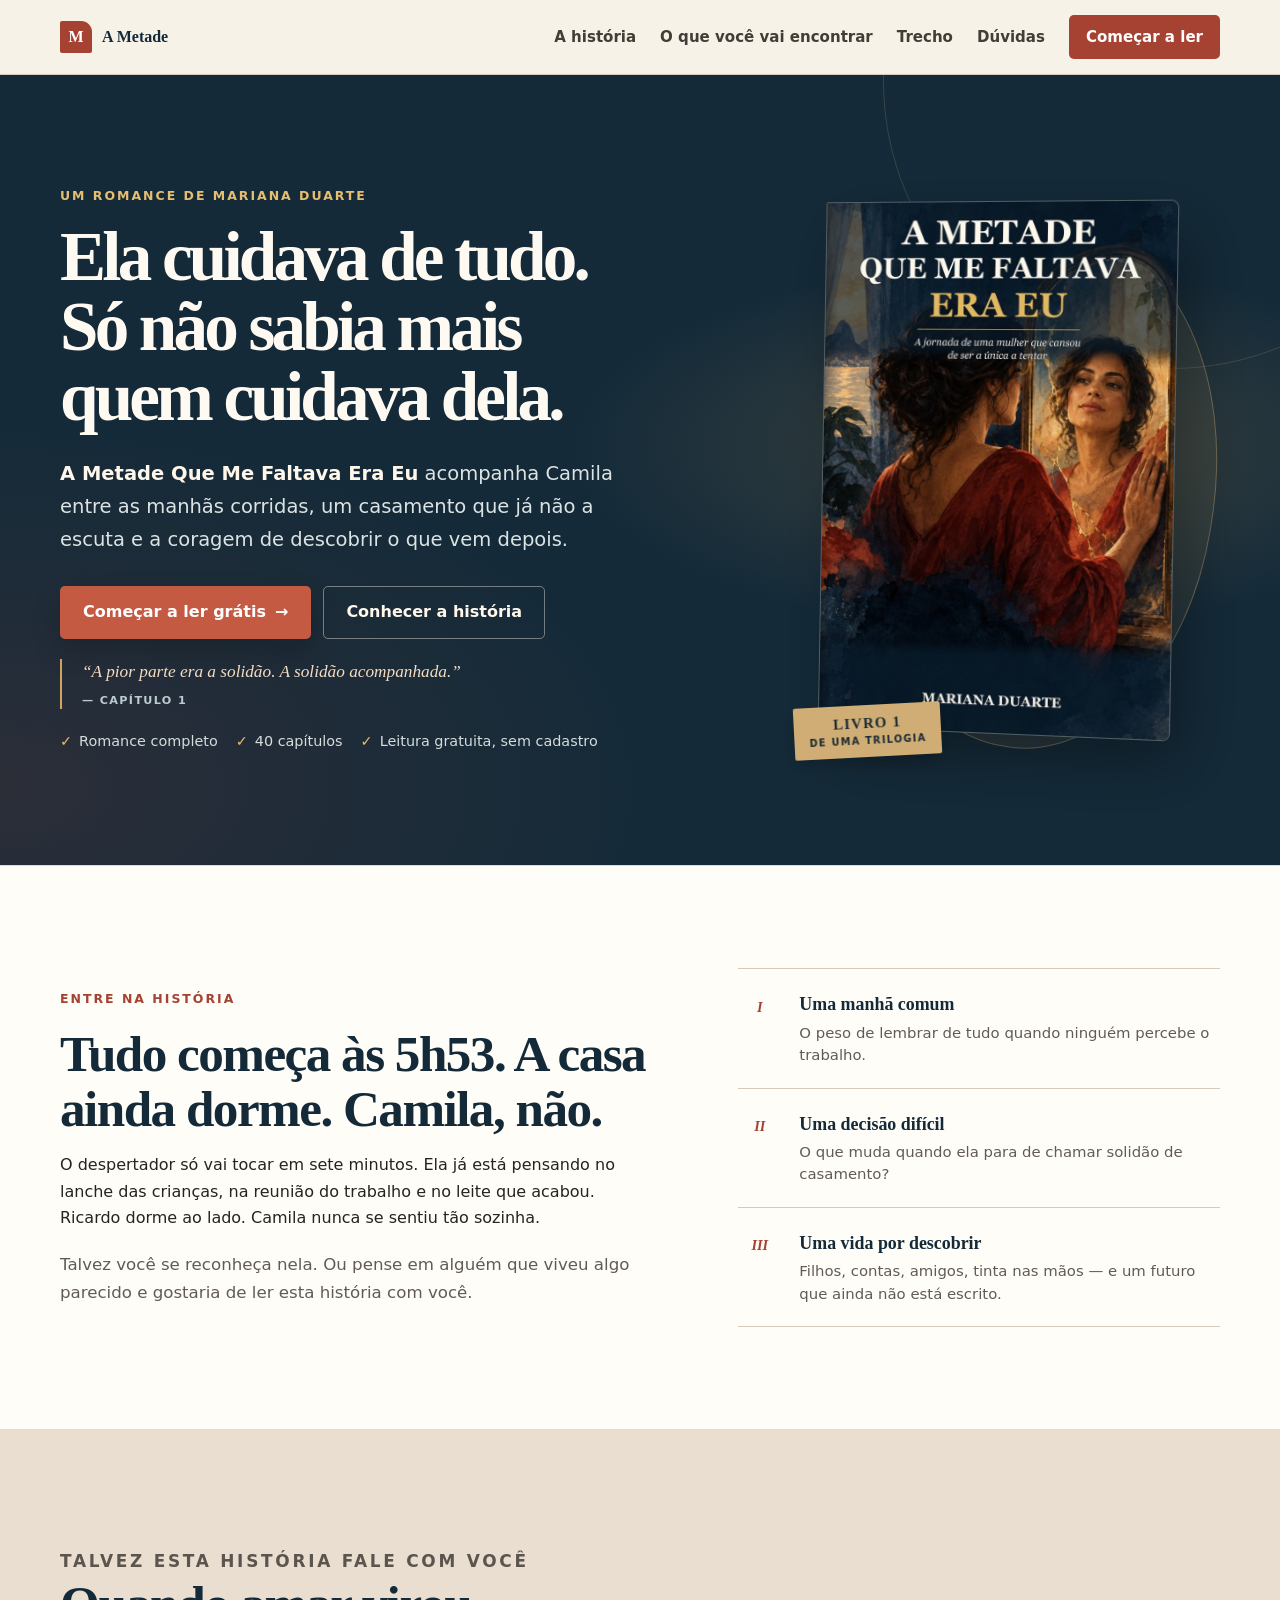
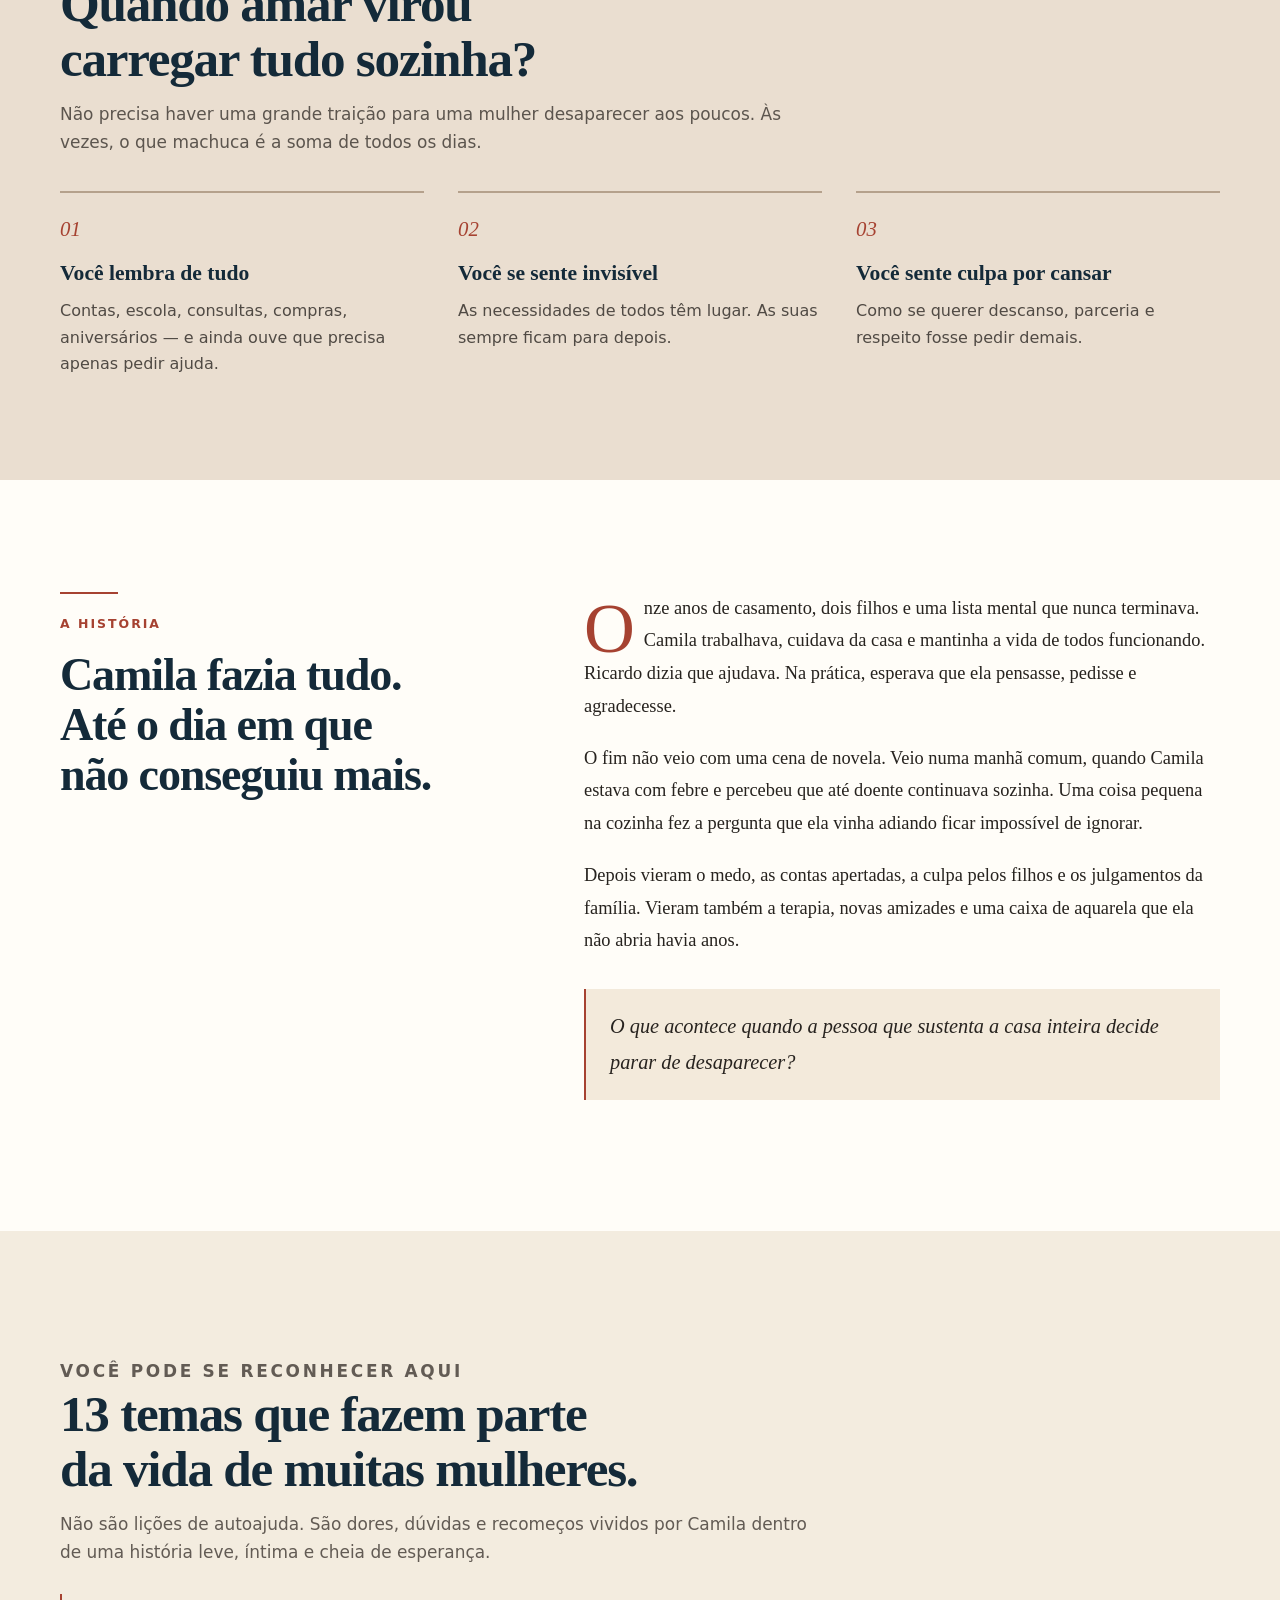
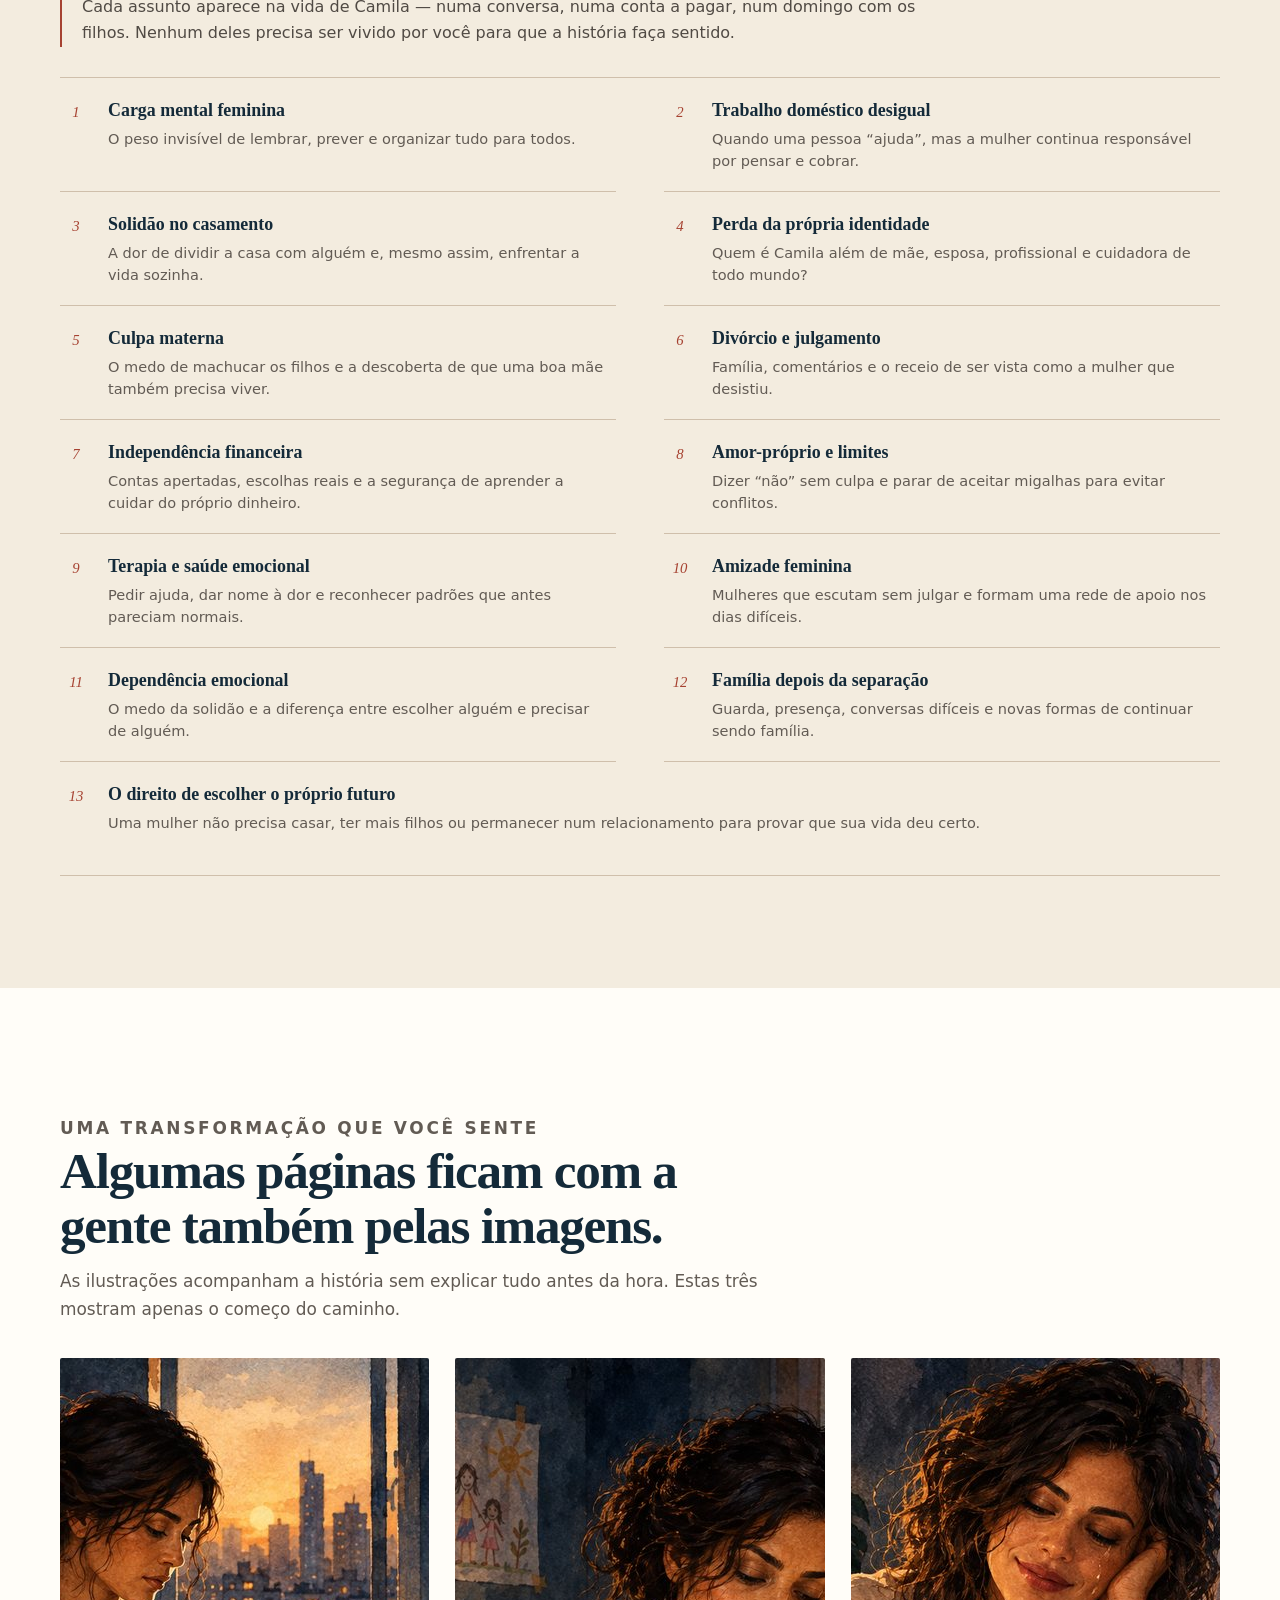
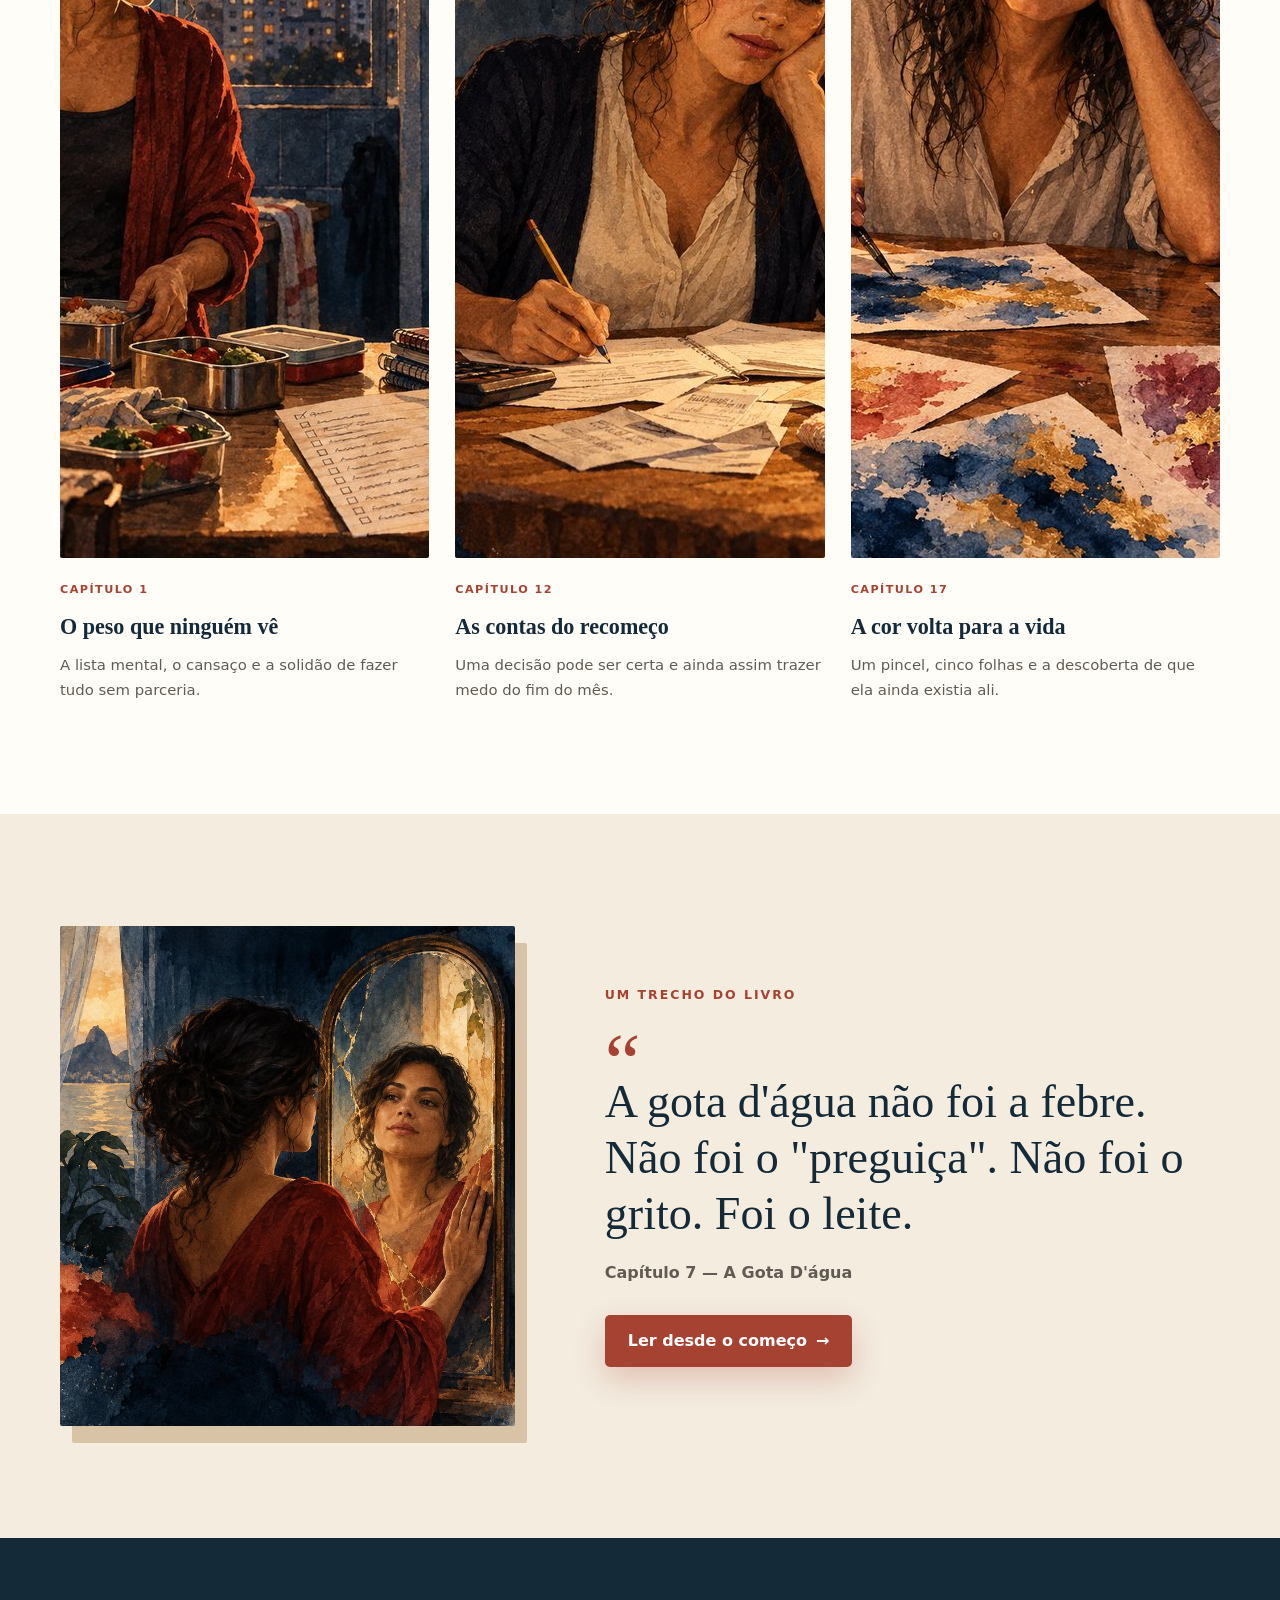
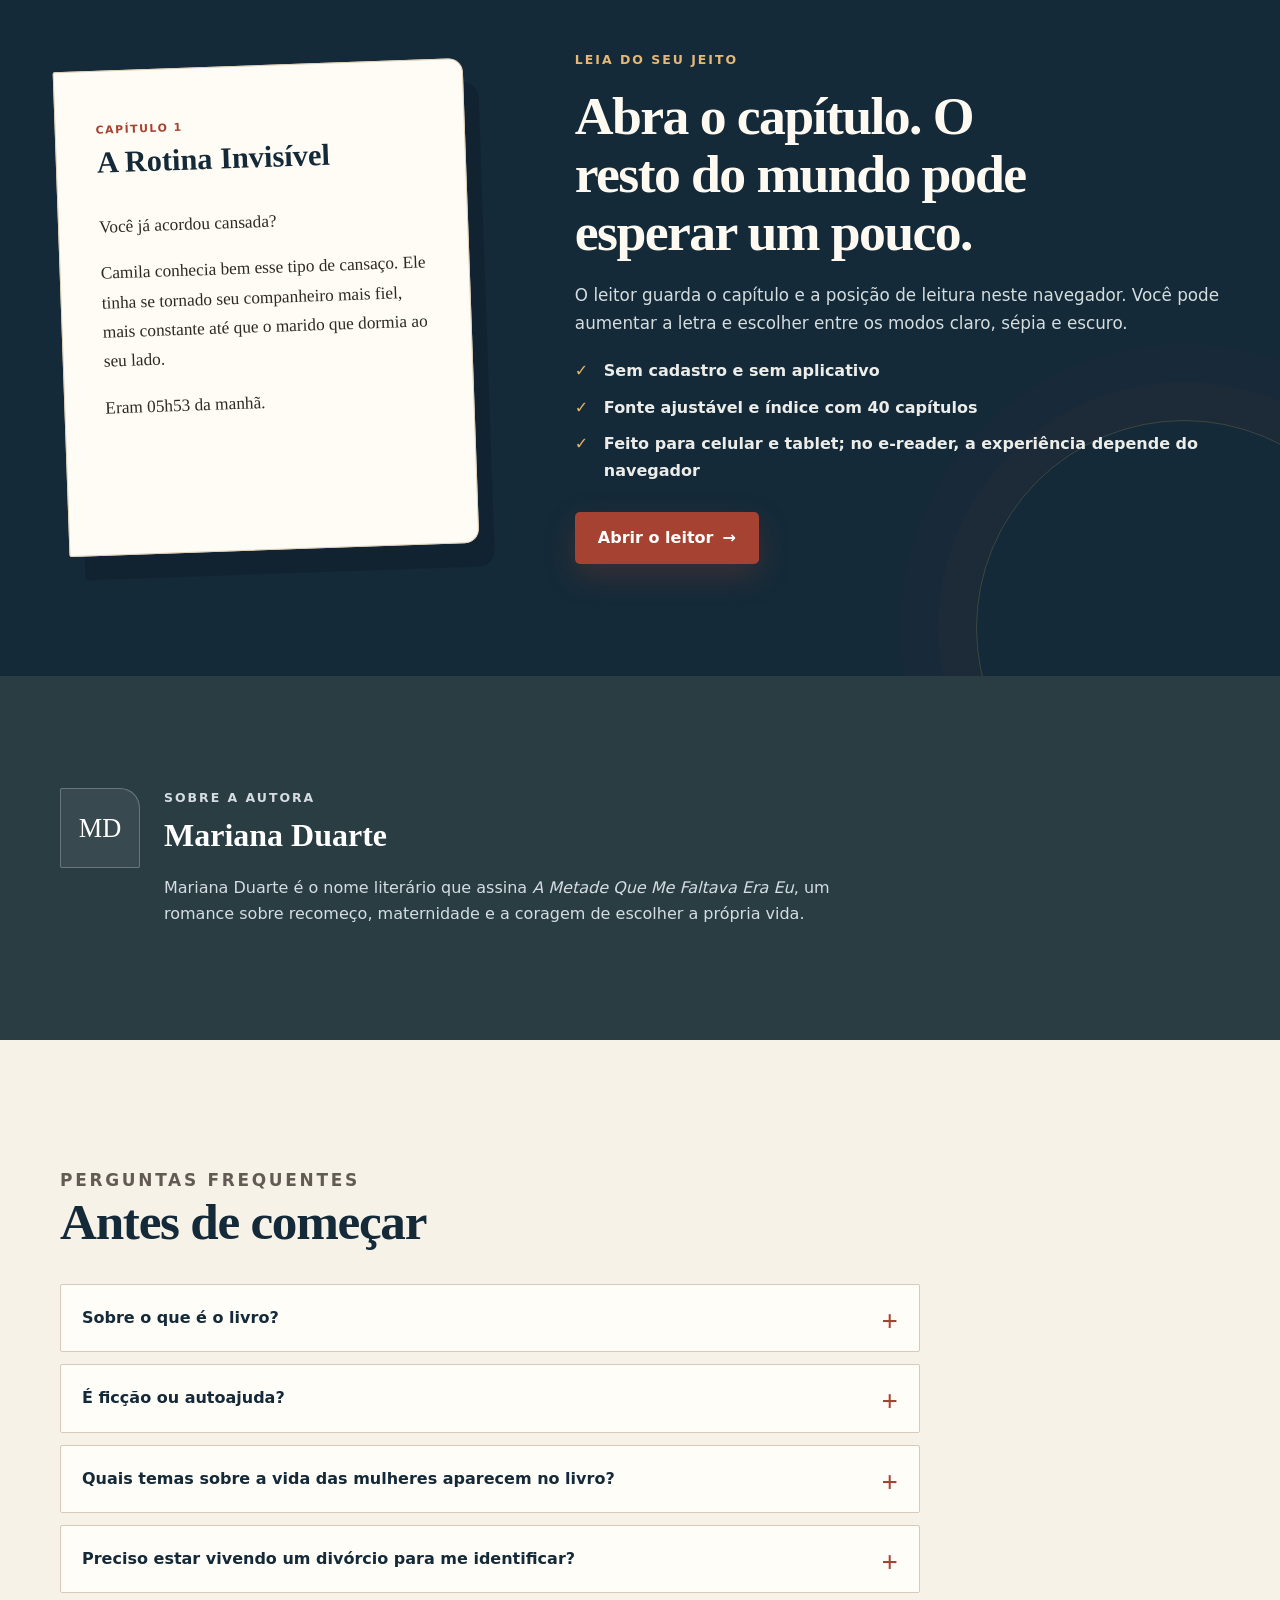
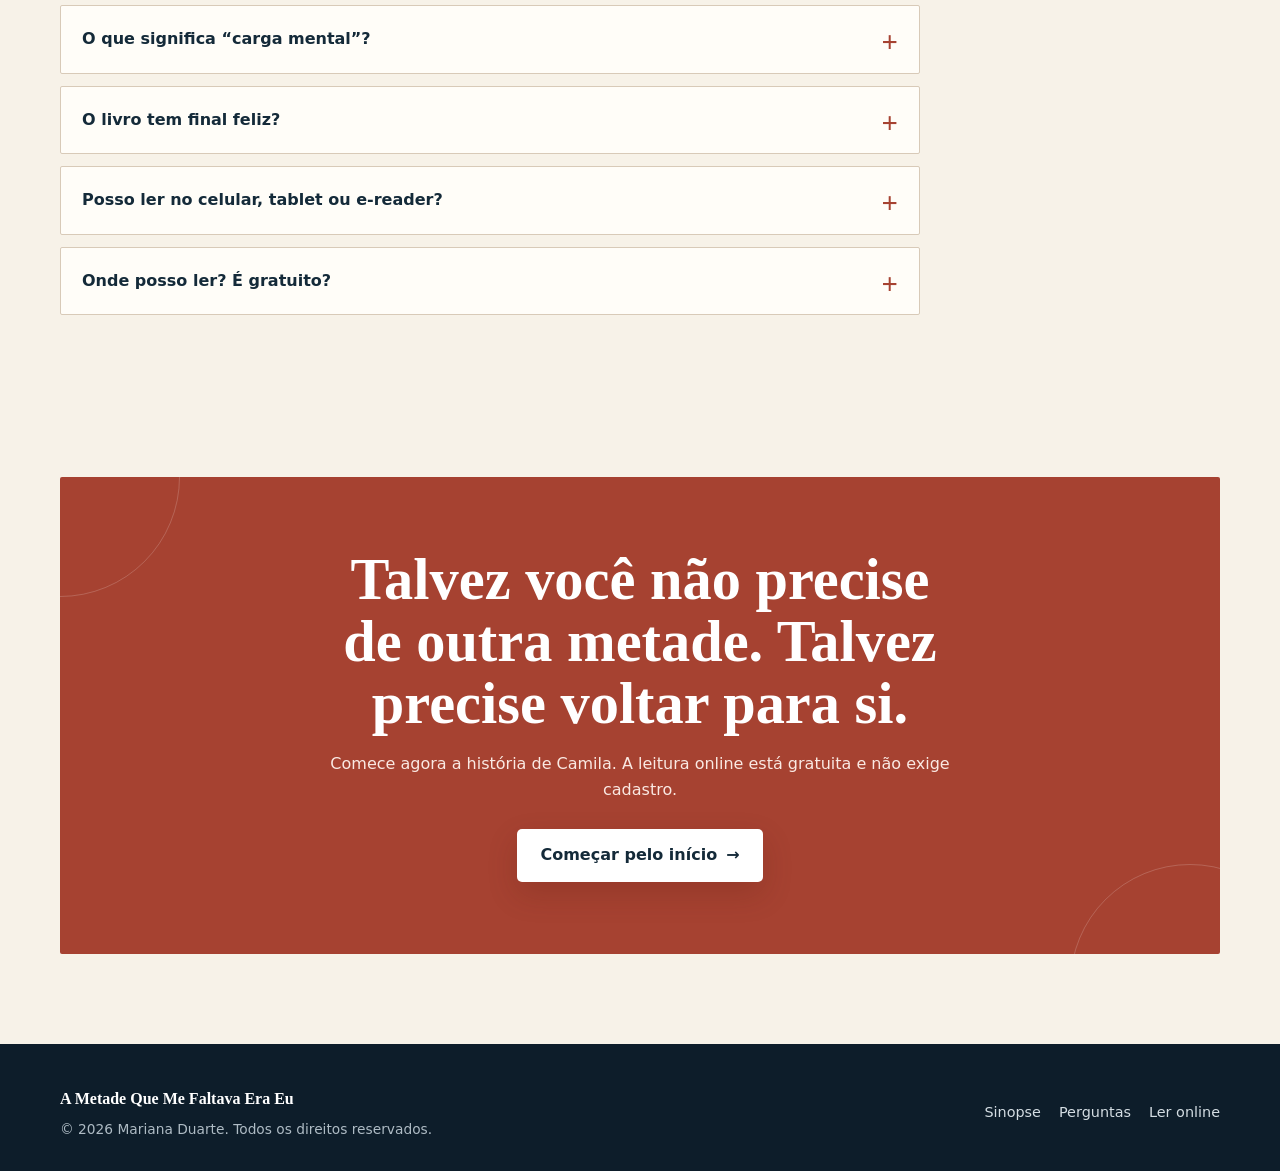
==== commit 51ea22dc: "Abre leitura pela capa e convida a indicar o livro" ====
--- a/index.html
+++ b/index.html
@@ -453,11 +453,19 @@
 
     @media (max-width: 480px) {
       .hero { min-height: auto; padding: 42px 0 72px; }
+      .hero-grid { gap: 0; }
+      .hero-copy { display: contents; }
+      .hero-copy > .eyebrow { order: 1; text-align: center; }
+      .hero-copy > h1 { order: 2; text-align: center; }
+      .hero-copy > .hero-lead { order: 3; text-align: center; }
+      .hero-copy > .actions { order: 4; }
+      .book-stage { order: 5; width: min(62vw, 230px); margin: 30px auto 0; }
+      .hero-copy > .hero-whisper { order: 6; margin-top: 30px; }
+      .hero-copy > .trust-line { order: 7; }
       .hero h1 { font-size: clamp(2.5rem,11.5vw,3.55rem); }
       .hero-whisper { margin-top: 18px; text-align: left; }
       .actions { flex-direction: column; }
       .button { width: 100%; }
-      .book-stage { width: min(83vw, 330px); }
       .book-note { display: none; }
       .recognition, .section { padding-block: 62px; }
       .inside-card { grid-template-columns: 38px 1fr; }
@@ -649,7 +657,7 @@
         <a href="#temas">O que você vai encontrar</a>
         <a href="#trecho">Trecho</a>
         <a href="#perguntas">Dúvidas</a>
-        <a class="nav-cta" href="./ler.html">Começar a ler</a>
+        <a class="nav-cta" href="./ler.html?inicio=1">Começar a ler</a>
       </div>
     </nav>
   </header>
@@ -662,7 +670,7 @@
           <h1>Ela cuidava de tudo. Só não sabia mais quem cuidava dela.</h1>
           <p class="hero-lead"><strong>A Metade Que Me Faltava Era Eu</strong> acompanha Camila entre as manhãs corridas, um casamento que já não a escuta e a coragem de descobrir o que vem depois.</p>
           <div class="actions">
-            <a class="button button-primary" href="./ler.html?cap=1">Começar a ler grátis <span aria-hidden="true">→</span></a>
+            <a class="button button-primary" href="./ler.html?inicio=1">Começar a ler grátis <span aria-hidden="true">→</span></a>
             <a class="button button-secondary" href="#historia">Conhecer a história</a>
           </div>
           <p class="hero-whisper">“A pior parte era a solidão. A solidão acompanhada.” <span>— Capítulo 1</span></p>
@@ -688,6 +696,7 @@
           <p class="eyebrow">Entre na história</p>
           <h2 id="convite-titulo">Tudo começa às 5h53. A casa ainda dorme. Camila, não.</h2>
           <p>O despertador só vai tocar em sete minutos. Ela já está pensando no lanche das crianças, na reunião do trabalho e no leite que acabou. Ricardo dorme ao lado. Camila nunca se sentiu tão sozinha.</p>
+          <p>Talvez você se reconheça nela. Ou pense em alguém que viveu algo parecido e gostaria de ler esta história com você.</p>
         </div>
         <div class="reading-promises" aria-label="Como é a experiência de leitura">
           <div><span aria-hidden="true">I</span><strong>Uma manhã comum</strong><p>O peso de lembrar de tudo quando ninguém percebe o trabalho.</p></div>
@@ -838,7 +847,7 @@
           <p class="eyebrow">Um trecho do livro</p>
           <blockquote>A gota d'água não foi a febre. Não foi o "preguiça". Não foi o grito. Foi o leite.</blockquote>
           <cite>Capítulo 7 — A Gota D'água</cite>
-          <a class="button button-primary" href="./ler.html?cap=1">Ler desde o começo <span aria-hidden="true">→</span></a>
+          <a class="button button-primary" href="./ler.html?inicio=1">Ler desde o começo <span aria-hidden="true">→</span></a>
         </div>
       </div>
     </section>
@@ -863,7 +872,7 @@
             <li>Fonte ajustável e índice com 40 capítulos</li>
             <li>Feito para celular e tablet; no e-reader, a experiência depende do navegador</li>
           </ul>
-          <a class="button button-primary" href="./ler.html?cap=1">Abrir o leitor <span aria-hidden="true">→</span></a>
+          <a class="button button-primary" href="./ler.html?inicio=1">Abrir o leitor <span aria-hidden="true">→</span></a>
         </div>
       </div>
     </section>
@@ -929,7 +938,7 @@
         <div class="cta-panel">
           <h2>Talvez você não precise de outra metade. Talvez precise voltar para si.</h2>
           <p>Comece agora a história de Camila. A leitura online está gratuita e não exige cadastro.</p>
-          <a class="button" href="./ler.html?cap=1">Começar o capítulo 1 <span aria-hidden="true">→</span></a>
+          <a class="button" href="./ler.html?inicio=1">Começar pelo início <span aria-hidden="true">→</span></a>
         </div>
       </div>
     </section>
@@ -944,12 +953,12 @@
       <div class="footer-links">
         <a href="#historia">Sinopse</a>
         <a href="#perguntas">Perguntas</a>
-        <a href="./ler.html">Ler online</a>
+        <a href="./ler.html?inicio=1">Ler online</a>
       </div>
     </div>
   </footer>
 
-  <a class="mobile-read" href="./ler.html?cap=1">Ler grátis <span aria-hidden="true">→</span></a>
+  <a class="mobile-read" href="./ler.html?inicio=1">Ler grátis <span aria-hidden="true">→</span></a>
 
   <script>
     (function () {
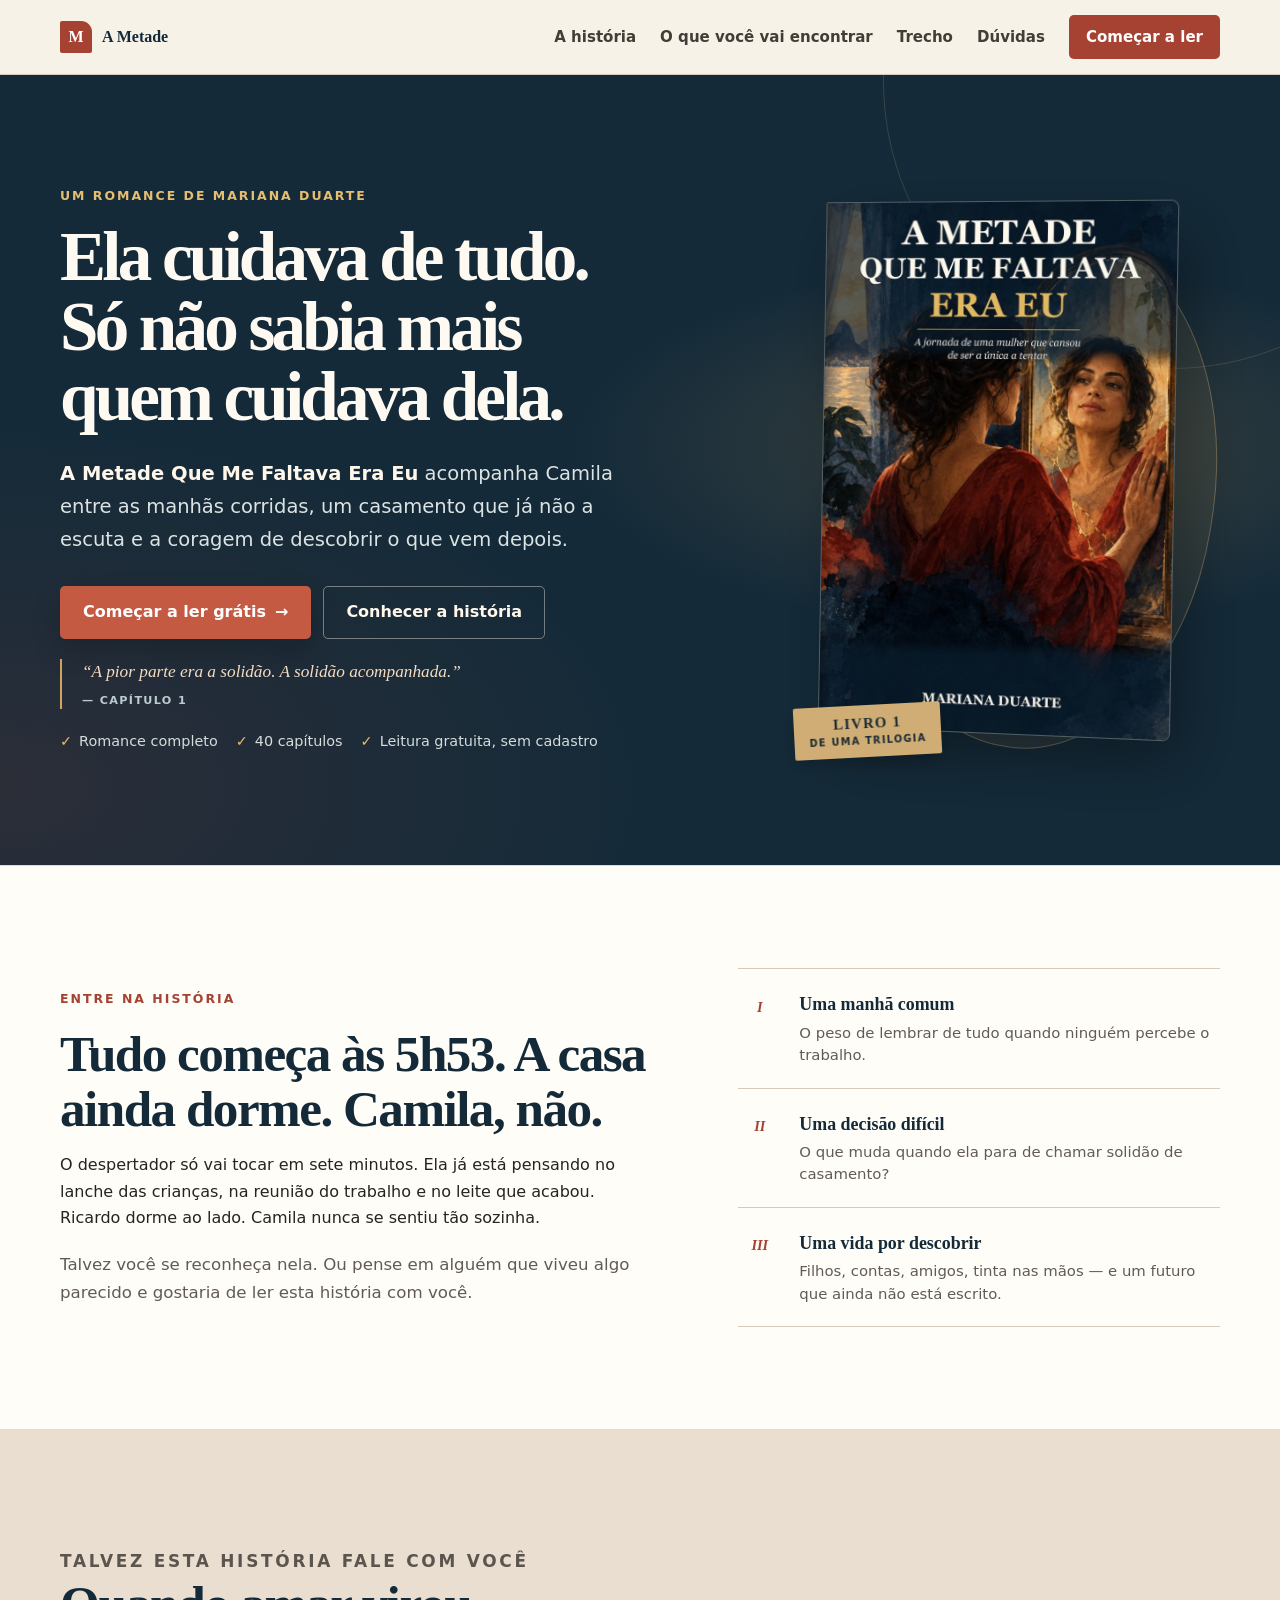
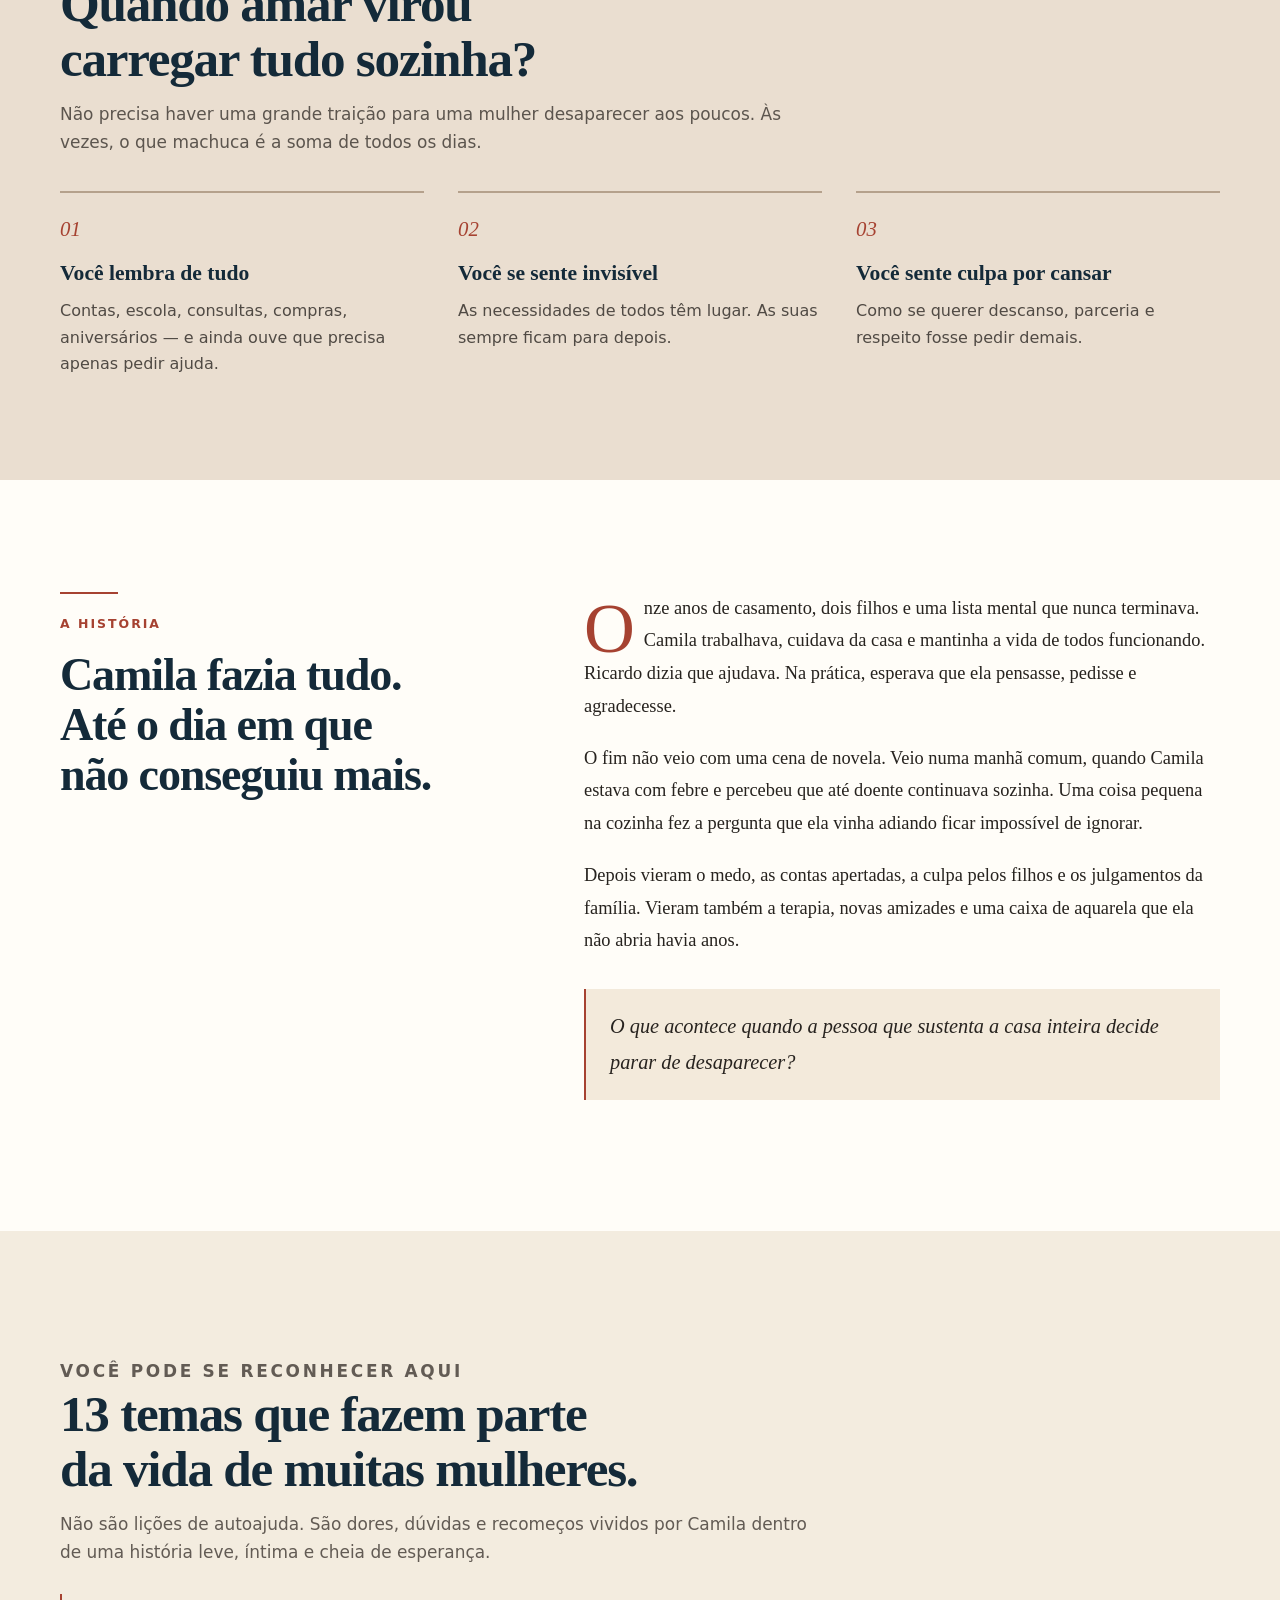
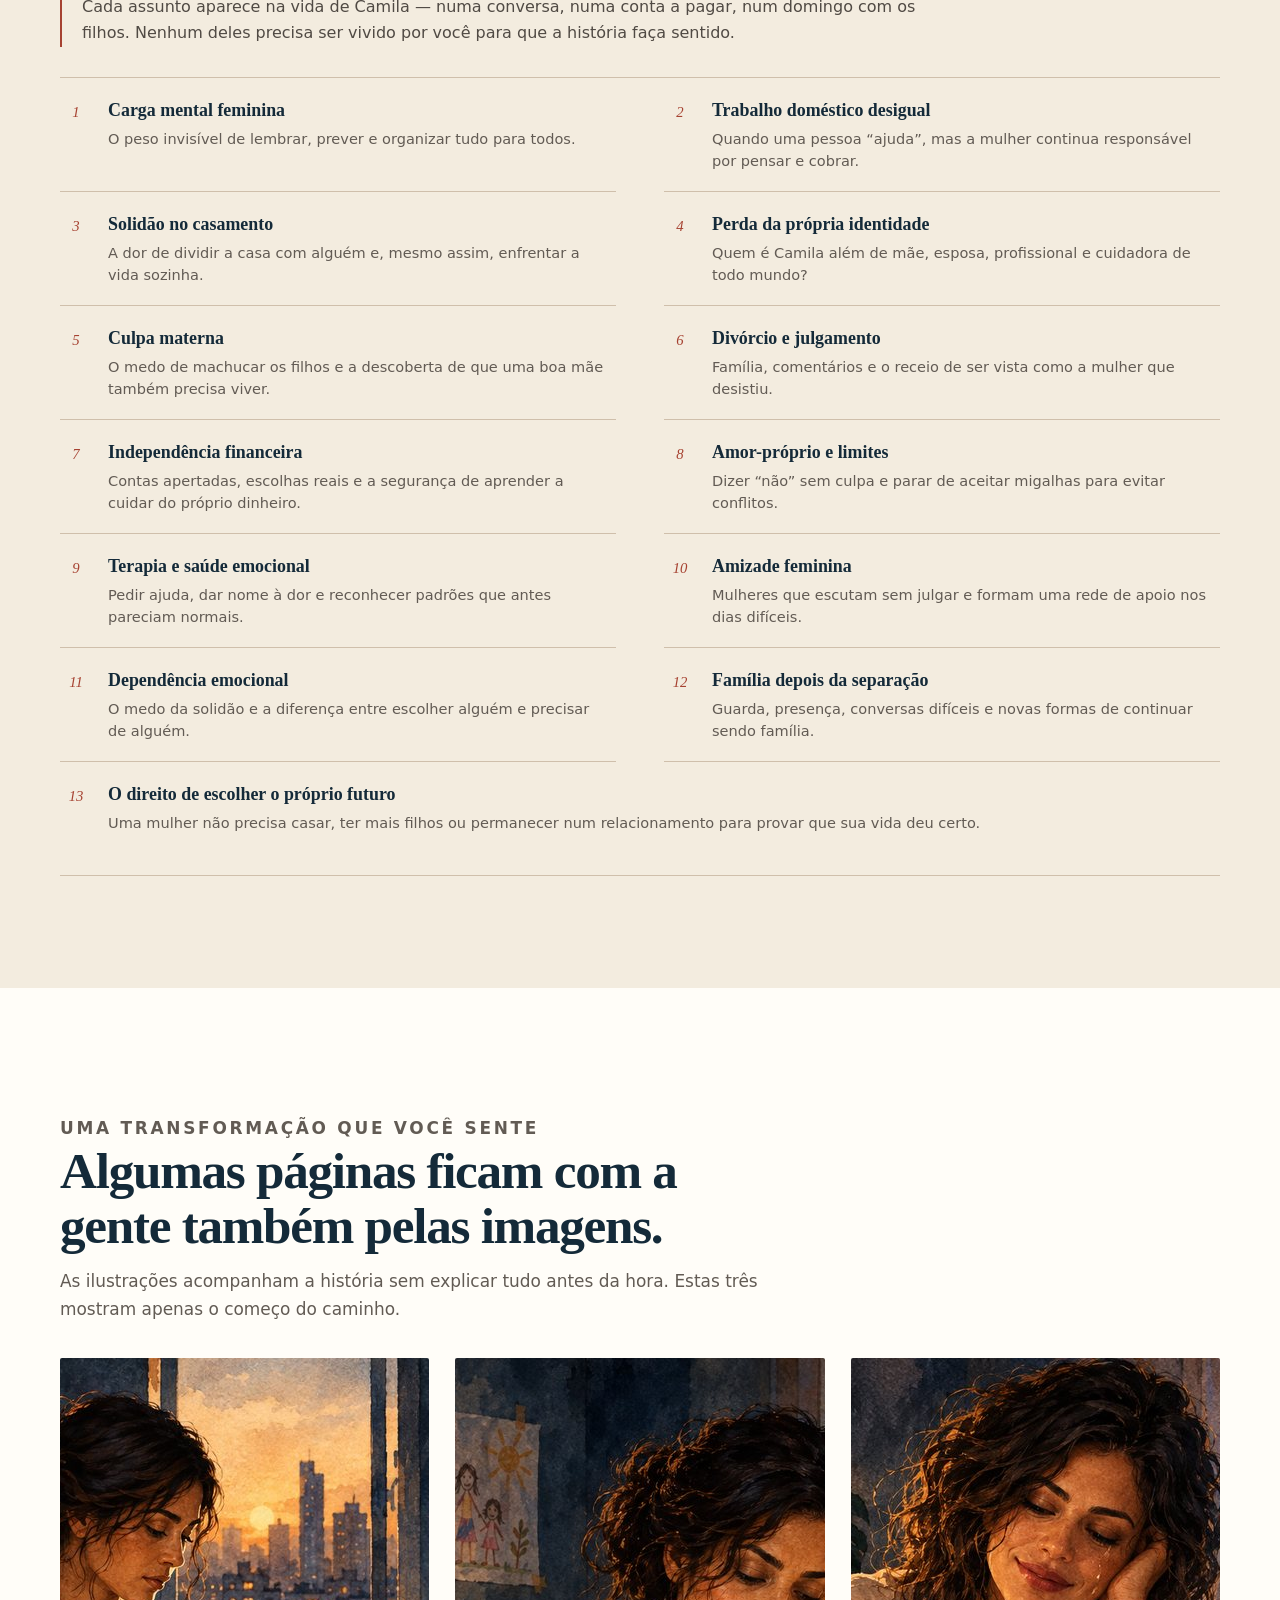
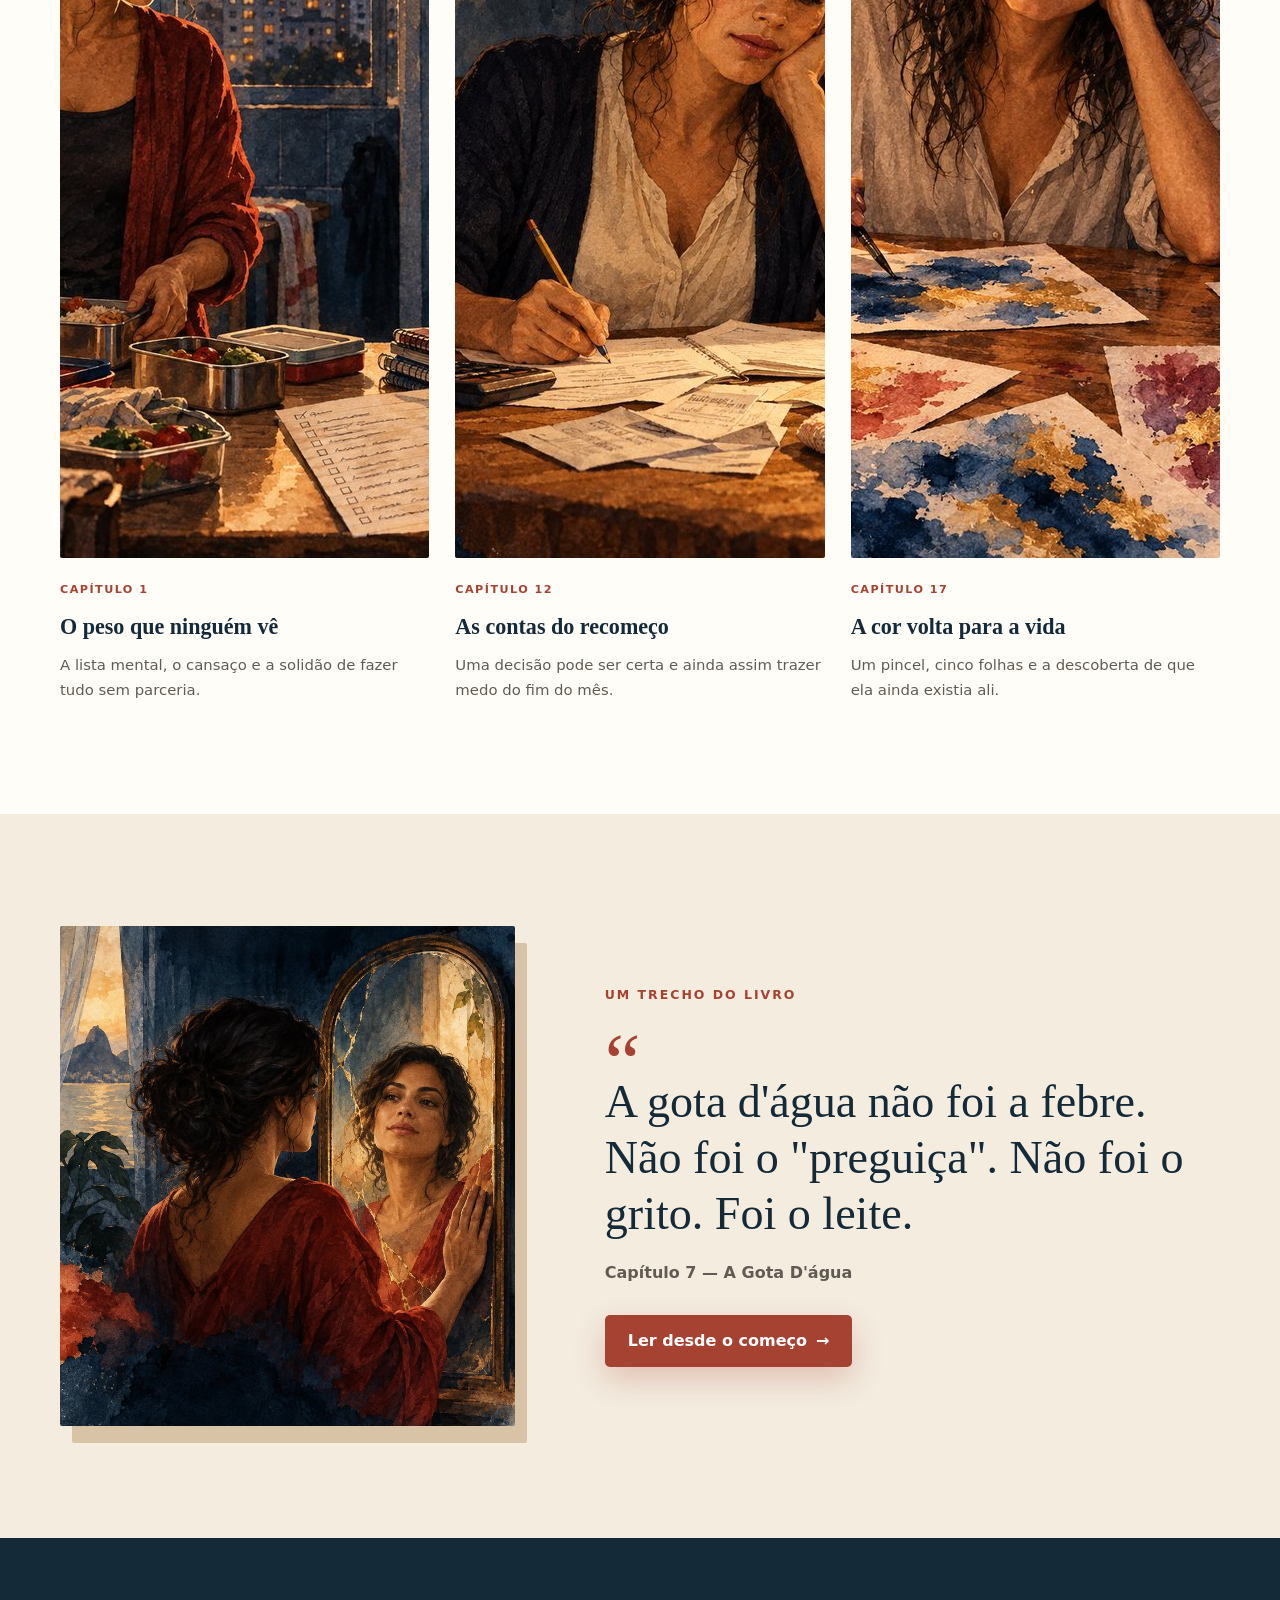
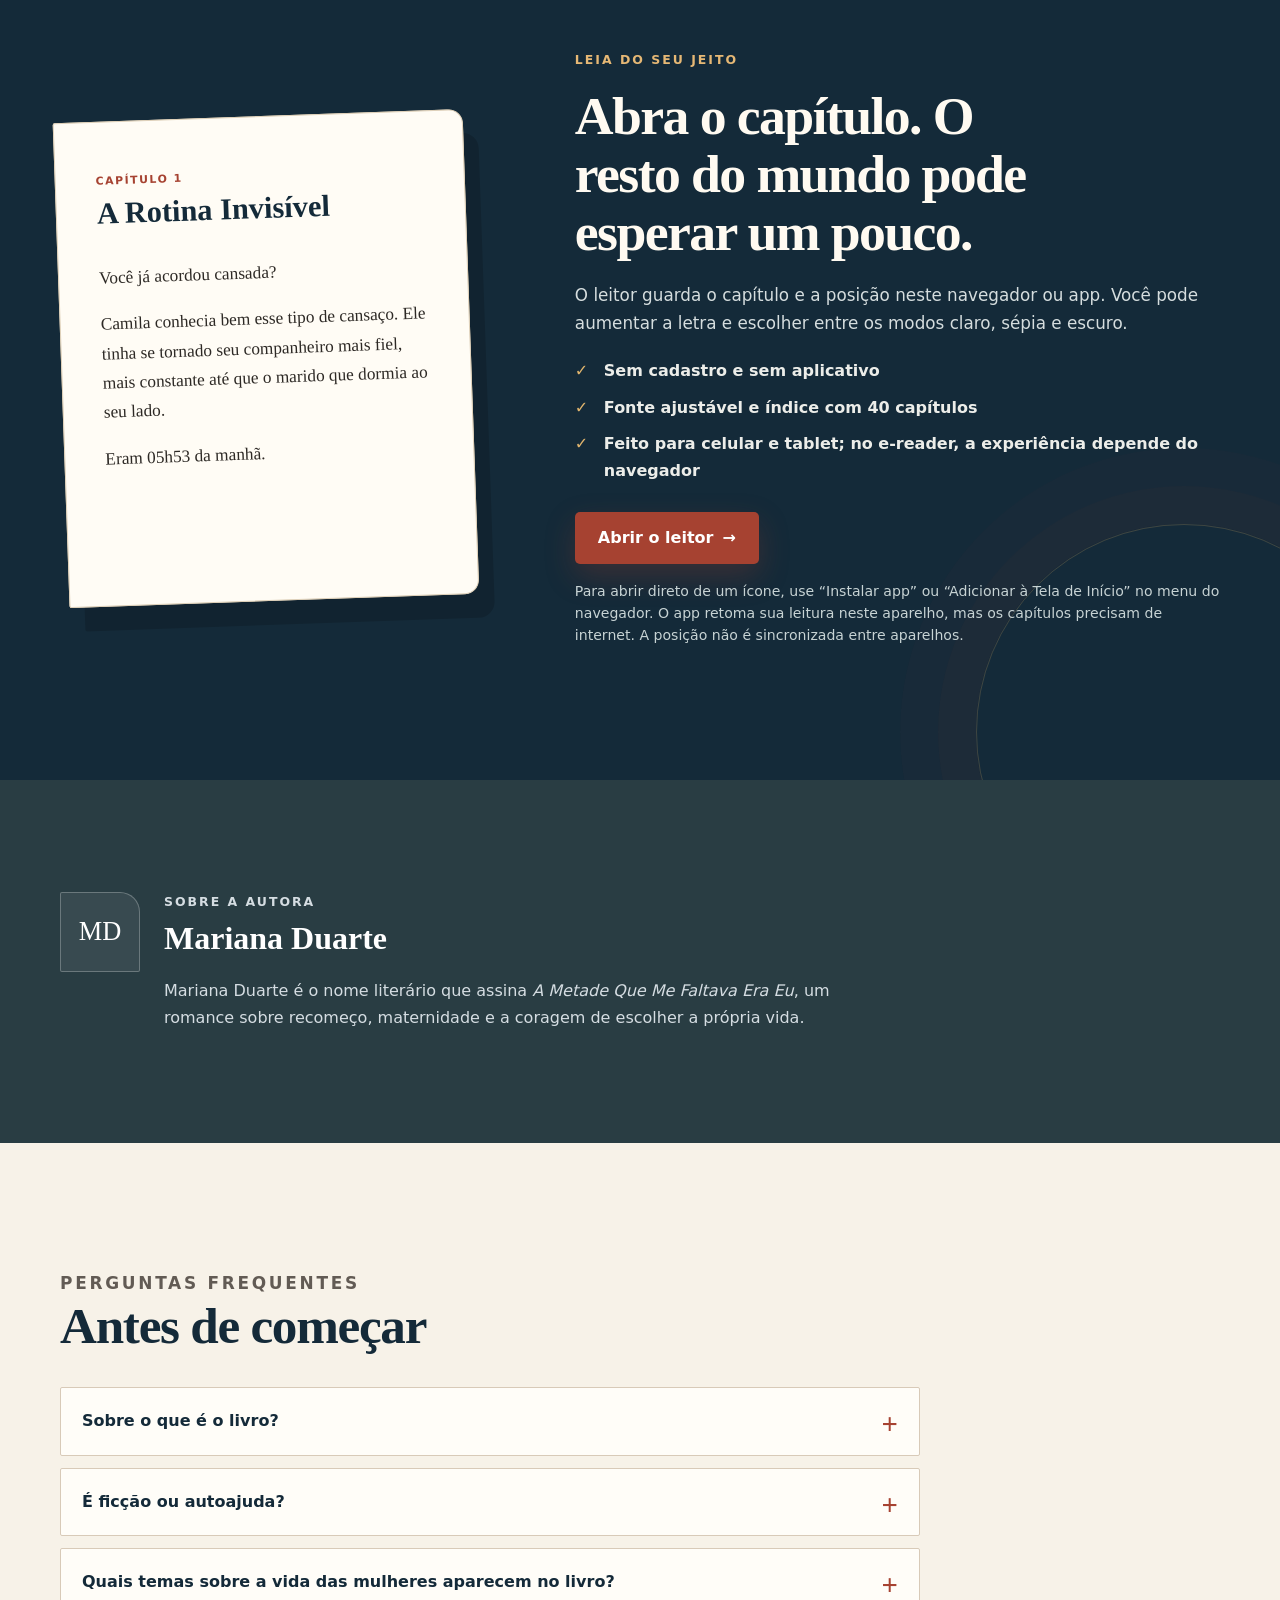
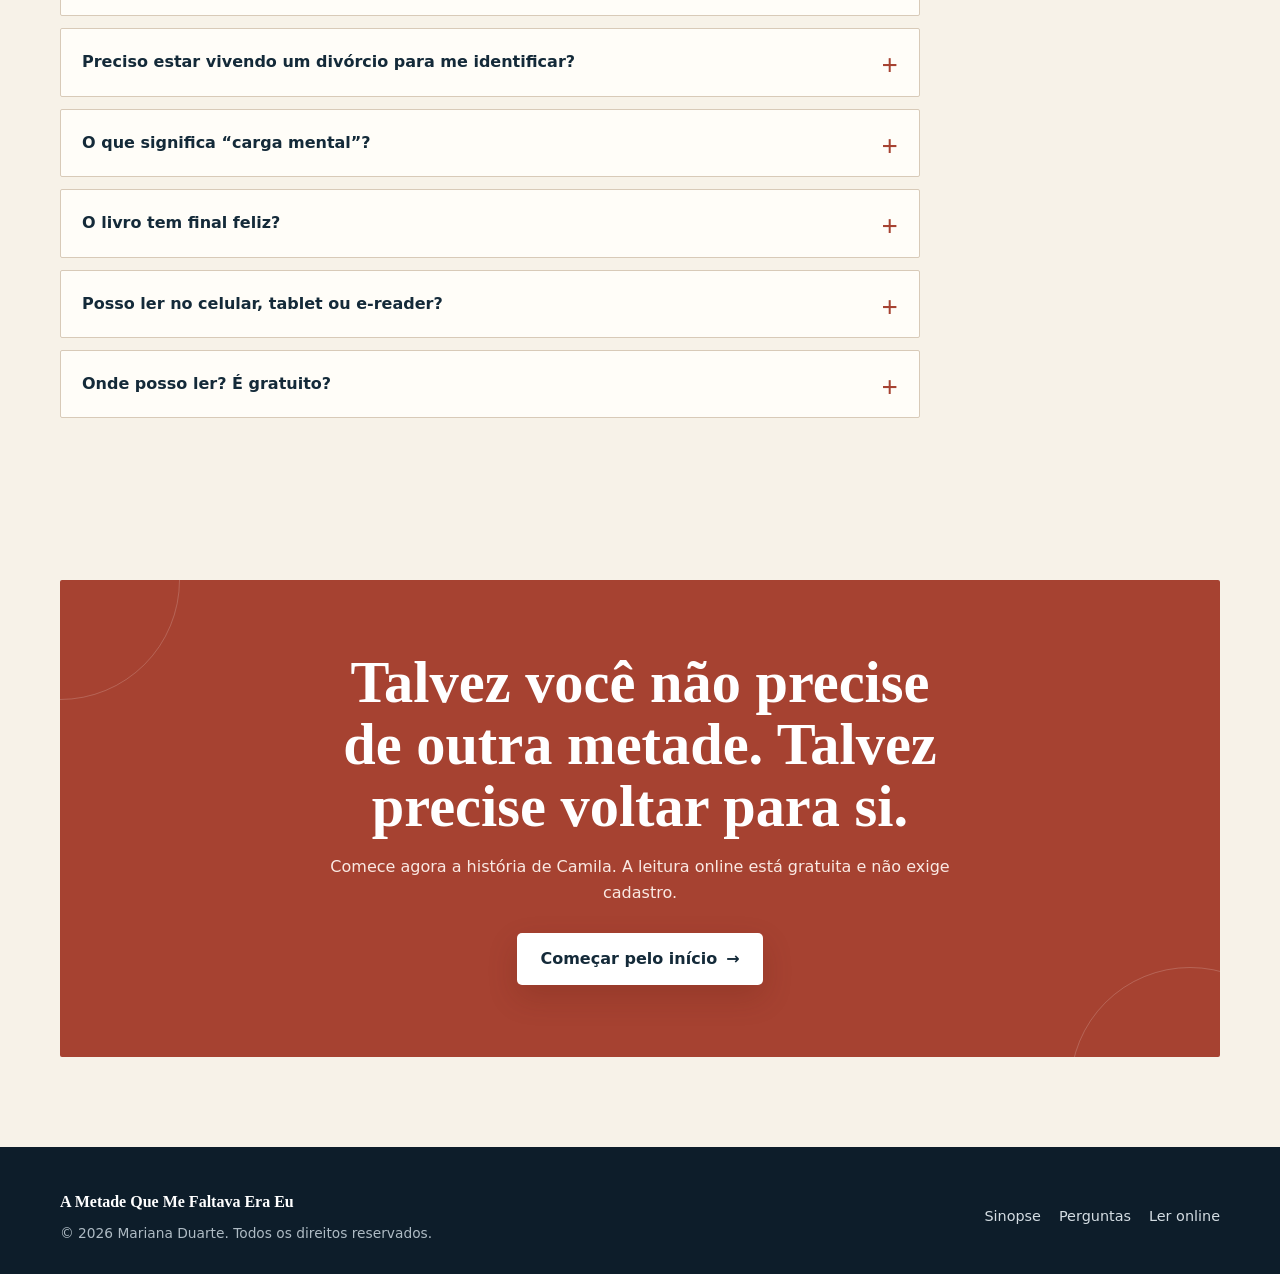
==== commit 4dea80d6: "Instala leitor como PWA com retomada sem cache do livro" ====
--- a/index.html
+++ b/index.html
@@ -12,6 +12,10 @@
   <meta name="theme-color" content="#13283b">
   <link rel="canonical" href="https://maykonlong.github.io/book/">
   <link rel="manifest" href="./manifest.json">
+  <link rel="apple-touch-icon" href="./assets/app-icon-180.png">
+  <meta name="apple-mobile-web-app-capable" content="yes">
+  <meta name="apple-mobile-web-app-status-bar-style" content="default">
+  <script src="./pwa.js" defer></script>
   <link rel="icon" href="data:image/svg+xml,%3Csvg xmlns='http://www.w3.org/2000/svg' viewBox='0 0 64 64'%3E%3Crect width='64' height='64' rx='12' fill='%2313283b'/%3E%3Cpath d='M17 15h30v34H17z' fill='%23f4eadc'/%3E%3Cpath d='M23 22h18M23 29h18M23 36h13' stroke='%23ad3f2d' stroke-width='3' stroke-linecap='round'/%3E%3C/svg%3E">
 
   <meta property="og:type" content="book">
@@ -382,6 +386,9 @@
     .reading-section::before { border-color: rgba(215,170,95,.22); }
     .reading-copy h2 { color: #fffaf1; }
     .reading-copy > p:not(.eyebrow) { color: #d5ddde; }
+    .reading-copy > p.install-help { margin-top: 17px; font-size: .88rem; line-height: 1.55; color: #c7d3d4; }
+    .reading-copy .install-app { margin-left: 9px; color: #fff; border-color: #aebcc0; background: transparent; font: inherit; font-weight: 800; cursor: pointer; }
+    .reading-copy .install-app[hidden] { display: none; }
     .reading-benefits li { color: #ecede9; }
     .reading-benefits li::before { color: #e2b66e; }
     .reading-section .eyebrow { color: #e6b875; }
@@ -480,6 +487,7 @@
       .device-page { min-height: 390px; padding: 40px 29px; }
       .device-page strong { font-size: 1.55rem; }
       .reading-copy .button { width: 100%; }
+      .reading-copy .install-app { margin: 11px 0 0; }
     }
 
     @media (max-width: 370px) {
@@ -670,8 +678,8 @@
           <h1>Ela cuidava de tudo. Só não sabia mais quem cuidava dela.</h1>
           <p class="hero-lead"><strong>A Metade Que Me Faltava Era Eu</strong> acompanha Camila entre as manhãs corridas, um casamento que já não a escuta e a coragem de descobrir o que vem depois.</p>
           <div class="actions">
-            <a class="button button-primary" href="./ler.html?inicio=1">Começar a ler grátis <span aria-hidden="true">→</span></a>
-            <a class="button button-secondary" href="#historia">Conhecer a história</a>
+            <a class="button button-primary" id="primary-read" href="./ler.html?inicio=1">Começar a ler grátis <span aria-hidden="true">→</span></a>
+            <a class="button button-secondary" id="secondary-read" href="#historia">Conhecer a história</a>
           </div>
           <p class="hero-whisper">“A pior parte era a solidão. A solidão acompanhada.” <span>— Capítulo 1</span></p>
           <ul class="trust-line" aria-label="Informações da leitura">
@@ -866,13 +874,15 @@
         <div class="reading-copy">
           <p class="eyebrow">Leia do seu jeito</p>
           <h2 id="leitura-titulo">Abra o capítulo. O resto do mundo pode esperar um pouco.</h2>
-          <p>O leitor guarda o capítulo e a posição de leitura neste navegador. Você pode aumentar a letra e escolher entre os modos claro, sépia e escuro.</p>
+          <p>O leitor guarda o capítulo e a posição neste navegador ou app. Você pode aumentar a letra e escolher entre os modos claro, sépia e escuro.</p>
           <ul class="reading-benefits">
             <li>Sem cadastro e sem aplicativo</li>
             <li>Fonte ajustável e índice com 40 capítulos</li>
             <li>Feito para celular e tablet; no e-reader, a experiência depende do navegador</li>
           </ul>
           <a class="button button-primary" href="./ler.html?inicio=1">Abrir o leitor <span aria-hidden="true">→</span></a>
+          <button class="button install-app" id="install-app" type="button" hidden>Instalar o leitor</button>
+          <p class="install-help">Para abrir direto de um ícone, use “Instalar app” ou “Adicionar à Tela de Início” no menu do navegador. O app retoma sua leitura neste aparelho, mas os capítulos precisam de internet. A posição não é sincronizada entre aparelhos.</p>
         </div>
       </div>
     </section>
@@ -958,10 +968,25 @@
     </div>
   </footer>
 
-  <a class="mobile-read" href="./ler.html?inicio=1">Ler grátis <span aria-hidden="true">→</span></a>
+  <a class="mobile-read" id="mobile-read" href="./ler.html?inicio=1">Ler grátis <span aria-hidden="true">→</span></a>
 
   <script>
     (function () {
+      try {
+        var progress = JSON.parse(localStorage.getItem('metade-leitor-progresso-v1') || 'null');
+        if (progress && Number.isInteger(progress.c) && progress.c > 0 && progress.c < 43) {
+          var primaryRead = document.getElementById('primary-read');
+          var secondaryRead = document.getElementById('secondary-read');
+          var mobileContinue = document.getElementById('mobile-read');
+          primaryRead.href = './ler.html';
+          primaryRead.innerHTML = 'Continuar de onde parei <span aria-hidden="true">→</span>';
+          secondaryRead.href = './ler.html?inicio=1';
+          secondaryRead.textContent = 'Recomeçar da capa';
+          mobileContinue.href = './ler.html';
+          mobileContinue.innerHTML = 'Continuar leitura <span aria-hidden="true">→</span>';
+        }
+      } catch (_) {}
+
       var button = document.querySelector('.menu-toggle');
       var menu = document.getElementById('menu');
       if (!button || !menu) return;
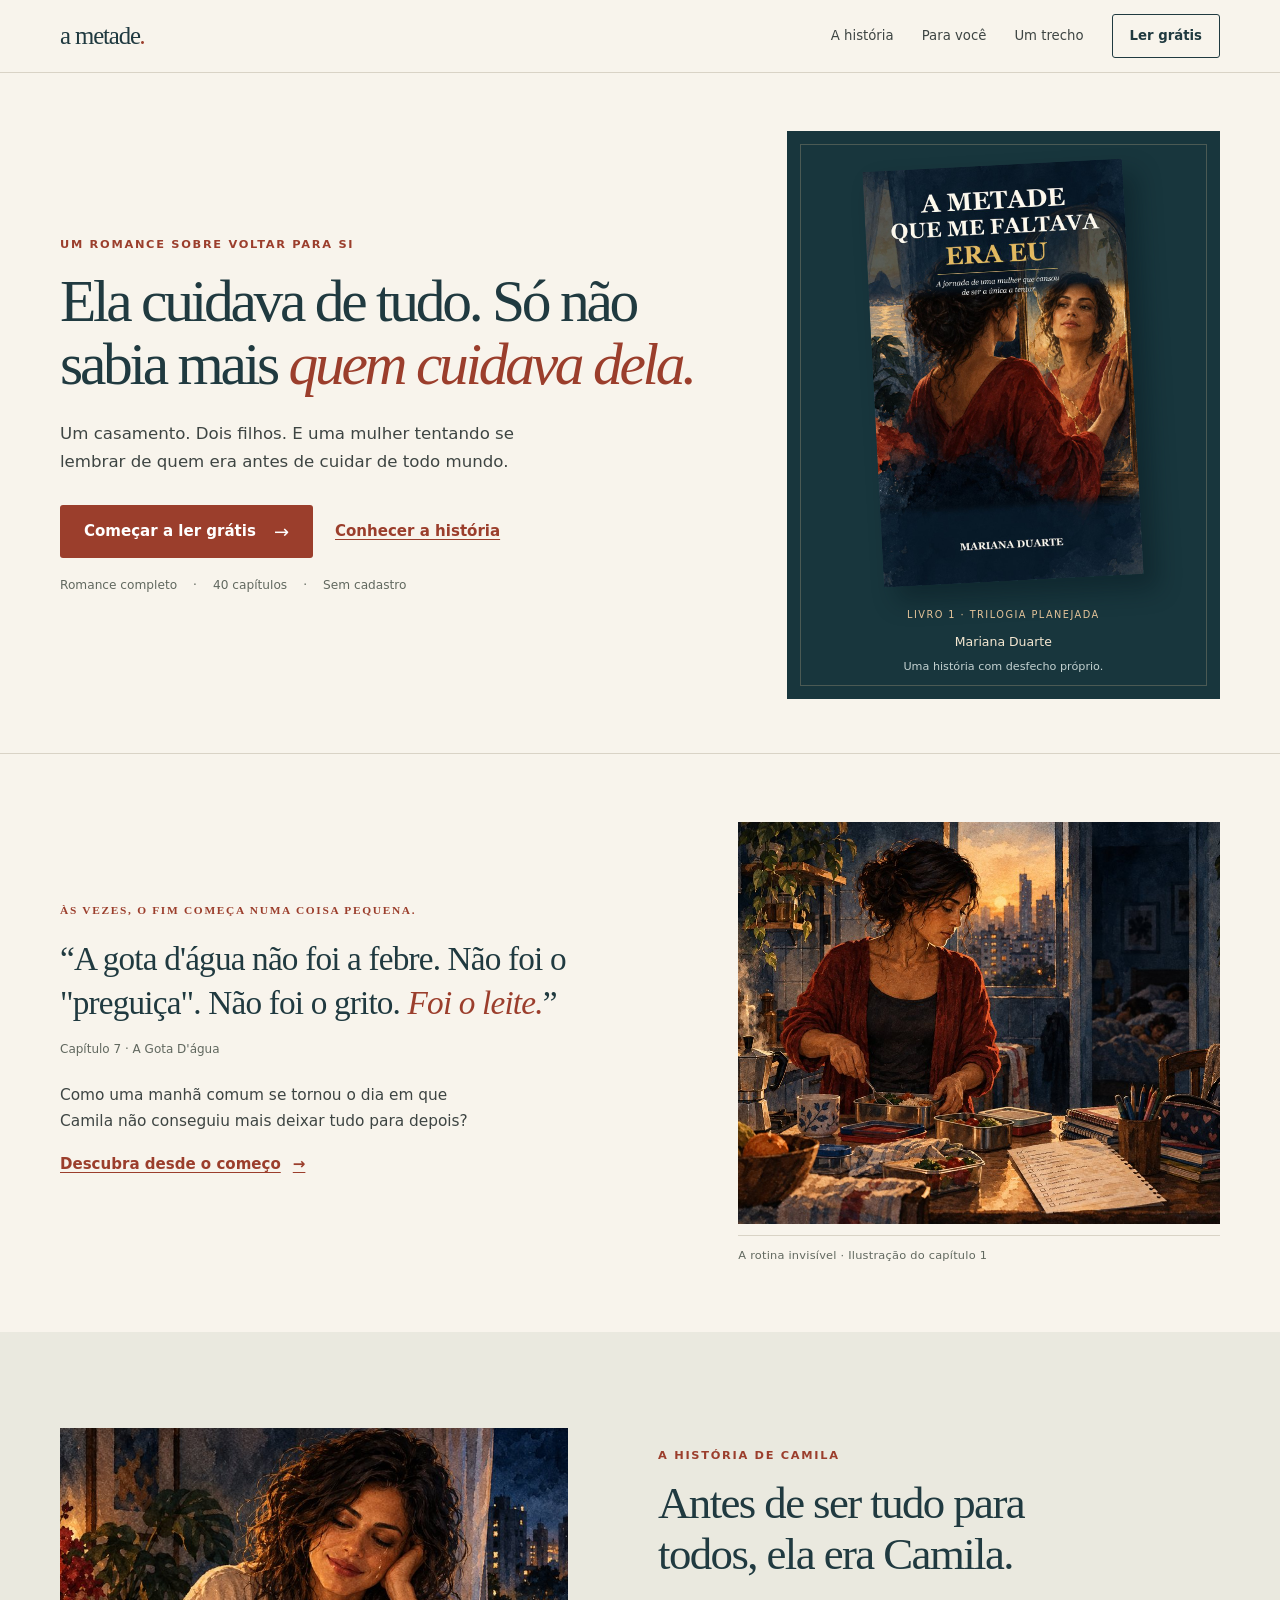
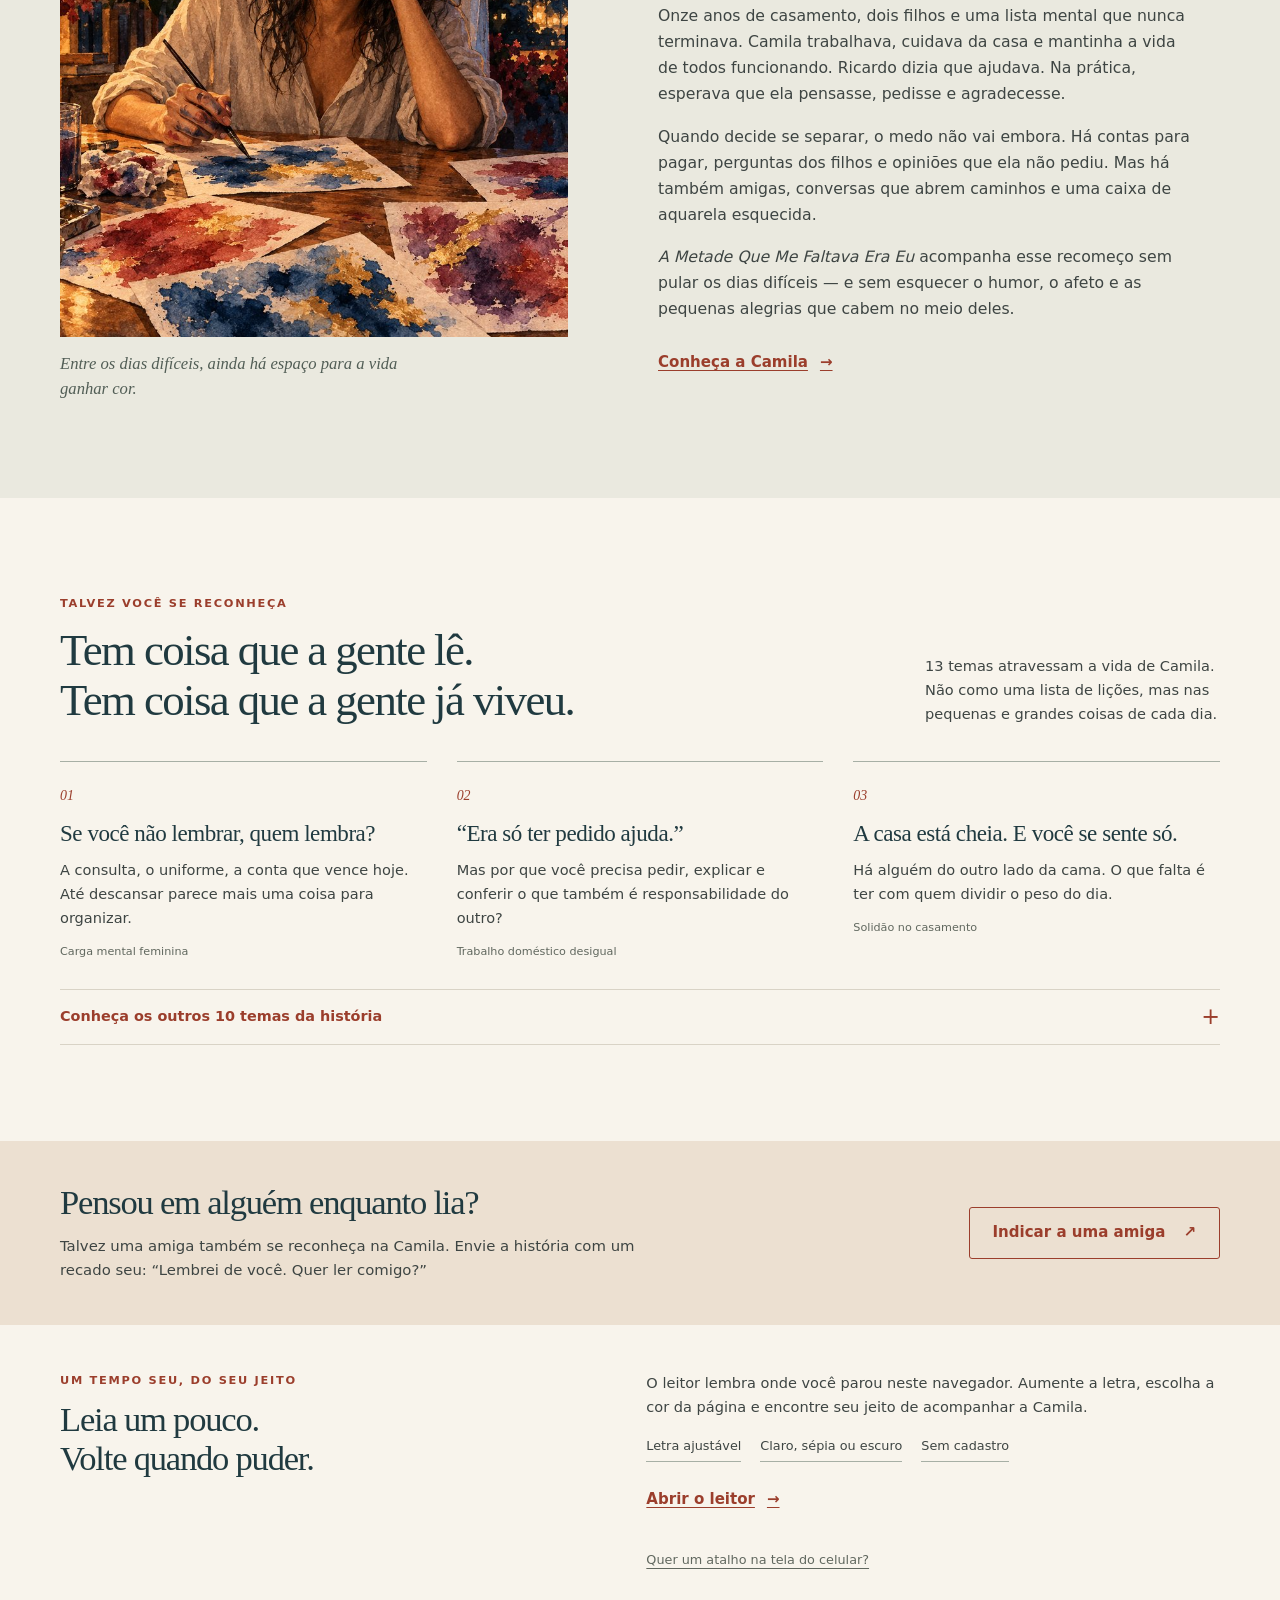
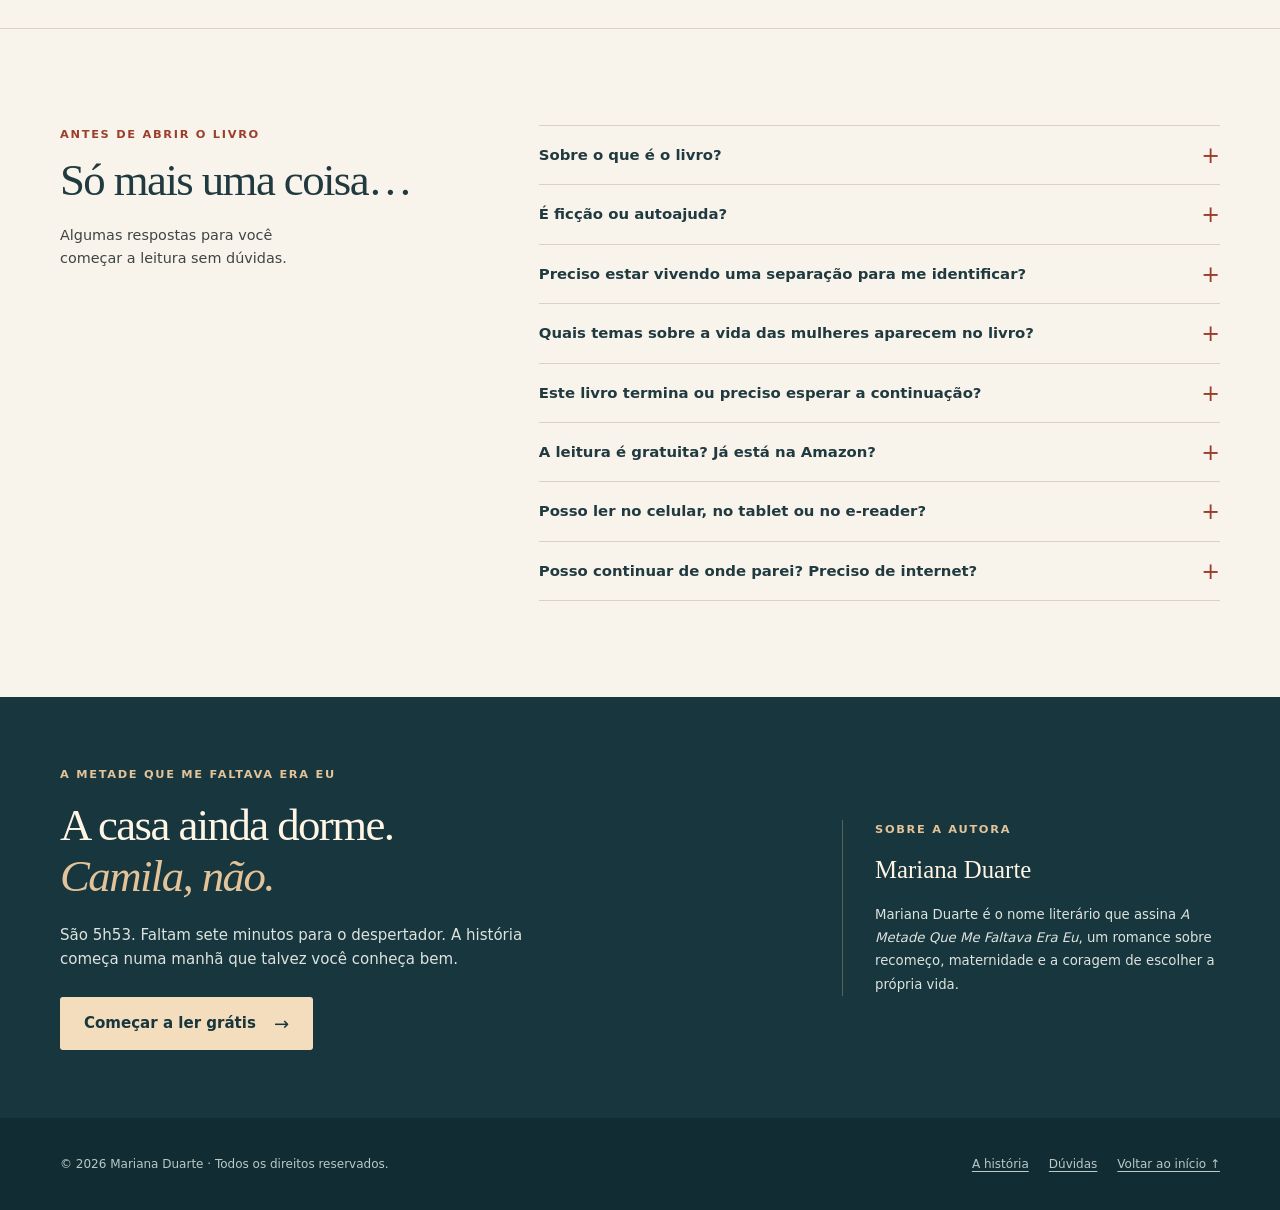
==== commit 5ad548d8: "Redesign book landing for mobile and strengthen reading flow" ====
--- a/index.html
+++ b/index.html
@@ -5,11 +5,11 @@
   <meta name="viewport" content="width=device-width, initial-scale=1, viewport-fit=cover">
   <meta name="color-scheme" content="light">
   <title>A Metade Que Me Faltava Era Eu | Romance de Mariana Duarte</title>
-  <meta name="description" content="Um romance para mulheres sobre carga mental, maternidade, divórcio, dependência emocional e recomeço. Conheça Camila e leia grátis.">
+  <meta name="description" content="Ela cuidava de tudo. Só não sabia mais quem cuidava dela. Conheça o romance A Metade Que Me Faltava Era Eu, de Mariana Duarte. Leia grátis, sem cadastro.">
   <meta name="keywords" content="romance feminino, carga mental feminina, trabalho doméstico desigual, solidão no casamento, maternidade real, culpa materna, divórcio, independência financeira, saúde emocional, amizade feminina, amor-próprio, dependência emocional, coparentalidade, autonomia feminina, recomeço">
   <meta name="author" content="Mariana Duarte">
   <meta name="robots" content="index,follow,max-image-preview:large,max-snippet:-1,max-video-preview:-1">
-  <meta name="theme-color" content="#13283b">
+  <meta name="theme-color" content="#f8f4ec">
   <link rel="canonical" href="https://maykonlong.github.io/book/">
   <link rel="manifest" href="./manifest.json">
   <link rel="apple-touch-icon" href="./assets/app-icon-180.png">
@@ -22,7 +22,7 @@
   <meta property="og:locale" content="pt_BR">
   <meta property="og:site_name" content="A Metade Que Me Faltava Era Eu">
   <meta property="og:title" content="A Metade Que Me Faltava Era Eu — Mariana Duarte">
-  <meta property="og:description" content="Treze dores e recomeços que muitas mulheres conhecem. Um romance sobre carga mental, maternidade, divórcio e a coragem de se escolher.">
+  <meta property="og:description" content="Ela cuidava de tudo. Só não sabia mais quem cuidava dela. Entre na história de Camila e descubra o que acontece quando ela decide se escolher.">
   <meta property="og:url" content="https://maykonlong.github.io/book/">
   <meta property="og:image" content="https://maykonlong.github.io/book/assets/og-livro.png">
   <meta property="og:image:secure_url" content="https://maykonlong.github.io/book/assets/og-livro.png">
@@ -37,992 +37,785 @@
   <meta name="twitter:image" content="https://maykonlong.github.io/book/assets/og-livro.png">
 
   <style>
+
     :root {
-      --navy: #13283b;
-      --navy-2: #1c3d55;
-      --terracotta: #ad3f2d;
-      --terracotta-dark: #8d2f21;
-      --gold: #d4a84c;
-      --cream: #fbf6ee;
-      --paper: #fffdf9;
-      --ink: #25211e;
-      --muted: #625b54;
-      --line: #ded4c5;
-      --shadow: 0 24px 70px rgba(19, 40, 59, .17);
-      --radius: 22px;
+      --paper: #f8f4ec; --white: #fffdf8; --ink: #203a40; --body: #3e4543;
+      --muted: #61685f; --rust: #9b3e2c; --rust-hover: #80301f;
+      --line: #d9d3c6; --gold: #e3c399; --dark: #18363d;
+      --serif: Georgia, "Times New Roman", serif;
+      --sans: ui-sans-serif, system-ui, -apple-system, BlinkMacSystemFont, "Segoe UI", sans-serif;
     }
-
     *, *::before, *::after { box-sizing: border-box; }
-    html { scroll-behavior: smooth; }
-    body {
-      margin: 0;
-      color: var(--ink);
-      background: var(--cream);
-      font-family: Inter, ui-sans-serif, system-ui, -apple-system, BlinkMacSystemFont, "Segoe UI", sans-serif;
-      line-height: 1.65;
-      -webkit-font-smoothing: antialiased;
+    html { scroll-behavior: smooth; scroll-padding-top: 88px; }
+    body { margin: 0; background: var(--paper); color: var(--body); font-family: var(--sans); line-height: 1.65; -webkit-font-smoothing: antialiased; }
+    h1, h2, h3, p, figure, blockquote { margin: 0; }
+    h1, h2, h3 { color: var(--ink); font-family: var(--serif); font-weight: 400; }
+    h1, h2 { text-wrap: balance; }
+    h2 { font-size: clamp(2rem, 3.5vw, 3.3rem); line-height: 1.13; letter-spacing: -.035em; }
+    a { color: inherit; text-underline-offset: .22em; }
+    img { display: block; max-width: 100%; height: auto; }
+    button, input { font: inherit; }
+    button, a { -webkit-tap-highlight-color: transparent; }
+    button { cursor: pointer; }
+    [hidden] { display: none !important; }
+    :focus-visible { outline: 3px solid var(--rust); outline-offset: 5px; }
+    .dark :focus-visible { outline-color: var(--gold); }
+    ::selection { color: #fff; background: #874933; }
+    .shell { width: min(1160px, calc(100% - 80px)); margin-inline: auto; }
+    .section { padding-block: clamp(64px, 7.5vw, 104px); }
+    .eyebrow { color: var(--rust); font-size: .71rem; font-weight: 750; letter-spacing: .15em; text-transform: uppercase; line-height: 1.6; }
+    .button { display: inline-flex; align-items: center; justify-content: center; gap: 18px; min-height: 52px; padding: 13px 23px; border: 1px solid transparent; border-radius: 3px; background: var(--rust); color: #fff; font-size: .94rem; font-weight: 650; text-decoration: none; line-height: 1.4; transition: background .18s ease; }
+    .button:hover { background: var(--rust-hover); }
+    .button-arrow { font-size: 1.2em; font-weight: 400; }
+    .text-link { display: inline-flex; align-items: center; gap: 12px; min-height: 44px; color: var(--rust); font-size: .94rem; font-weight: 650; }
+    .text-link:hover { text-decoration-thickness: 2px; }
+    .skip-link { position: fixed; top: -80px; left: 16px; z-index: 100; padding: 12px 20px; color: var(--ink); background: var(--white); }
+    .skip-link:focus { top: 12px; }
+    .topbar { position: sticky; top: 0; z-index: 30; padding-top: env(safe-area-inset-top); border-bottom: 1px solid var(--line); background: var(--paper); }
+    .nav { min-height: 72px; display: flex; align-items: center; justify-content: space-between; gap: 24px; }
+    .brand { color: var(--ink); text-decoration: none; font: 1.55rem/1 var(--serif); letter-spacing: -.045em; white-space: nowrap; }
+    .brand span { color: var(--rust); font-style: italic; }
+    .menu { display: flex; align-items: center; gap: 28px; }
+    .menu a { min-height: 44px; display: inline-flex; align-items: center; font-size: .83rem; text-decoration: none; }
+    .menu a:hover { text-decoration: underline; }
+    .menu .nav-cta { min-height: 44px; padding: 7px 17px; border: 1px solid var(--ink); border-radius: 3px; font-weight: 650; color: var(--ink); }
+    .hero { overflow: hidden; border-bottom: 1px solid var(--line); }
+    .hero-grid { display: grid; grid-template-columns: 1.2fr .8fr; gap: clamp(40px, 6vw, 88px); padding-block: 58px 54px; align-items: center; }
+    .hero h1 { margin-top: 17px; font-size: clamp(2.8rem, 4.65vw, 4.35rem); line-height: 1.055; letter-spacing: -.055em; }
+    .hero h1 em { color: var(--rust); font-weight: 400; }
+    .hero-lead { max-width: 460px; margin-top: 24px; font-size: 1.04rem; line-height: 1.7; }
+    .hero-actions { display: flex; flex-wrap: wrap; align-items: center; gap: 10px 22px; margin-top: 28px; }
+    .hero-meta { display: flex; flex-wrap: wrap; gap: 5px 16px; margin-top: 17px; color: var(--muted); font-size: .76rem; }
+    .hero-meta span + span::before { content: "·"; margin-right: 16px; }
+    .resume-note { margin-top: 12px; color: var(--muted); font-size: .78rem; }
+    .hero-visual { position: relative; display: flex; flex-direction: column; align-items: center; padding: 34px 26px 23px; background: var(--dark); color: var(--gold); }
+    .hero-visual::before { content: ""; position: absolute; inset: 13px; border: 1px solid #e3c39940; pointer-events: none; }
+    .book-cover { position: relative; width: min(100%, 260px); transform: rotate(-3deg); box-shadow: 13px 15px 23px #06151b66; }
+    .book-cover img { width: 100%; height: auto; border-radius: 1px 3px 3px 1px; }
+    .book-credits { position: relative; text-align: center; margin-top: 26px; }
+    .book-credits .book-name { display: none; }
+    .book-credits p { color: #f4e7d1; font-size: .78rem; }
+    .book-credits small { display: block; margin-top: 5px; color: #c3d1d0; font-size: .7rem; }
+    .book-label { display: block; margin-bottom: 9px; color: var(--gold); text-transform: uppercase; font-size: .61rem; letter-spacing: .15em; }
+    .excerpt-section { padding-block: 68px; }
+    .excerpt-grid { display: grid; grid-template-columns: 1.1fr .9fr; align-items: center; gap: clamp(32px, 7vw, 100px); }
+    .excerpt-copy blockquote { margin-top: 18px; color: var(--ink); font: clamp(1.65rem, 2.6vw, 2.5rem)/1.32 var(--serif); letter-spacing: -.025em; }
+    .excerpt-copy blockquote strong { color: var(--rust); font-weight: 400; font-style: italic; }
+    .excerpt-copy cite { display: block; margin-top: 15px; color: var(--muted); font-size: .75rem; font-style: normal; }
+    .excerpt-question { max-width: 430px; margin-top: 24px; font-size: .96rem; }
+    .excerpt-copy .text-link { margin-top: 8px; }
+    .scene-image { width: 100%; aspect-ratio: 6 / 5; object-fit: cover; object-position: 39% center; }
+    .scene-caption { margin-top: 11px; padding-top: 10px; border-top: 1px solid var(--line); color: var(--muted); font-size: .71rem; letter-spacing: .02em; }
+    .story { background: #eae9df; }
+    .story-grid { display: grid; grid-template-columns: .95fr 1.05fr; gap: clamp(40px, 7vw, 96px); align-items: center; }
+    .story-art img { width: 100%; aspect-ratio: 1 / 1; object-fit: cover; object-position: 40% center; }
+    .story-art figcaption { max-width: 370px; margin-top: 15px; color: #525e56; font: italic 1.04rem/1.5 var(--serif); }
+    .story-copy h2 { margin-block: 14px 24px; }
+    .story-copy > p:not(.eyebrow) { margin-top: 17px; max-width: 535px; font-size: .98rem; }
+    .story-copy .text-link { margin-top: 18px; }
+    .section-heading { display: flex; justify-content: space-between; align-items: end; gap: 44px; }
+    .section-heading h2 { max-width: 630px; margin-top: 13px; }
+    .section-heading > p { max-width: 295px; font-size: .91rem; }
+    .inside-grid { display: grid; grid-template-columns: repeat(3, minmax(0, 1fr)); gap: 30px; list-style: none; margin: 35px 0 0; padding: 0; }
+    .inside-card { padding-top: 20px; border-top: 1px solid #a7afa5; }
+    .inside-number { color: var(--rust); font: italic .87rem/1 var(--serif); }
+    .inside-card h3 { margin-block: 12px 10px; font-size: 1.44rem; line-height: 1.2; letter-spacing: -.02em; }
+    .inside-card p { font-size: .91rem; }
+    .theme-term { display: block; margin-top: 13px; color: var(--muted); font-size: .7rem; }
+    .themes-more { margin-top: 27px; }
+    summary { cursor: pointer; }
+    .themes-more > summary { display: flex; align-items: center; justify-content: space-between; gap: 18px; min-height: 56px; padding-block: 14px; border-block: 1px solid var(--line); color: var(--rust); list-style: none; font-size: .9rem; font-weight: 650; }
+    summary::-webkit-details-marker { display: none; }
+    .themes-more > summary::after, .faq-list summary::after { content: "+"; font-size: 1.4rem; font-weight: 400; line-height: 1; flex: 0 0 auto; }
+    .themes-more[open] > summary::after, .faq-list details[open] > summary::after { content: "−"; }
+    .when-open { display: none; }
+    .themes-more[open] .when-closed { display: none; }
+    .themes-more[open] .when-open { display: inline; }
+    .themes-more .inside-grid { grid-template-columns: repeat(2, minmax(0, 1fr)); gap: 22px 42px; margin-top: 24px; }
+    .themes-more h3 { font-size: 1.23rem; }
+    .share-section { padding-block: 42px; background: #ece0d1; }
+    .share-grid { display: grid; grid-template-columns: 1fr auto; gap: 26px 60px; align-items: center; }
+    .share-grid h2 { font-size: clamp(1.8rem, 2.7vw, 2.5rem); }
+    .share-grid p { max-width: 595px; margin-top: 12px; font-size: .93rem; }
+    .share-controls { max-width: 325px; }
+    .share-controls .button { background: transparent; border-color: var(--rust); color: var(--rust); }
+    .share-controls .button:hover { background: var(--white); }
+    #share-status { font-size: .8rem; margin-top: 10px; }
+    #share-fallback { margin-top: 10px; font-size: .8rem; }
+    #share-url { width: 100%; margin-top: 6px; padding: 10px; border: 1px solid var(--rust); background: var(--white); color: var(--ink); }
+    .reading-section { padding-block: 46px; border-bottom: 1px solid var(--line); }
+    .reading-grid { display: grid; grid-template-columns: 1fr 1.05fr; gap: 40px; align-items: start; }
+    .reading-grid h2 { max-width: 480px; margin-top: 11px; font-size: clamp(1.9rem, 2.7vw, 2.6rem); }
+    .reading-copy p { font-size: .91rem; }
+    .reading-features { display: flex; flex-wrap: wrap; gap: 9px 19px; margin: 16px 0; padding: 0; list-style: none; font-size: .8rem; }
+    .reading-features li { padding-bottom: 5px; border-bottom: 1px solid #a7afa5; }
+    .install-help { margin-top: 16px; color: var(--muted); font-size: .8rem; }
+    .install-help summary { min-height: 44px; display: flex; align-items: center; text-decoration: underline; text-underline-offset: 4px; }
+    .install-help p { margin: 8px 0 12px; max-width: 480px; font-size: .8rem; }
+    .install-help .button { font-size: .8rem; min-height: 44px; }
+    .faq-grid { display: grid; grid-template-columns: .75fr 1.25fr; gap: 70px; }
+    .faq-intro h2 { margin-top: 12px; }
+    .faq-intro > p:last-child { max-width: 270px; margin-top: 18px; font-size: .9rem; }
+    .faq-list { border-top: 1px solid var(--line); }
+    .faq-list details { border-bottom: 1px solid var(--line); }
+    .faq-list summary { display: flex; justify-content: space-between; align-items: center; gap: 24px; padding-block: 18px; color: var(--ink); font-size: .93rem; font-weight: 600; list-style: none; line-height: 1.5; }
+    .faq-list summary::after { color: var(--rust); }
+    .faq-list details > p { padding: 0 32px 21px 0; font-size: .89rem; }
+    .final-section { position: relative; padding-block: 68px; background: var(--dark); color: #dde3de; }
+    .final-grid { display: grid; grid-template-columns: 1.3fr .7fr; gap: 80px; align-items: center; }
+    .final-section .eyebrow { color: var(--gold); }
+    .final-section h2 { color: #fff5e5; max-width: 720px; margin-block: 17px 21px; }
+    .final-section h2 em { color: var(--gold); }
+    .final-section .button { margin-top: 25px; color: var(--dark); background: #f3ddbc; }
+    .final-section .button:hover { background: #fff0d8; }
+    .final-section .closing-note { max-width: 520px; font-size: .94rem; }
+    .author { padding-left: 32px; border-left: 1px solid #e3c39950; }
+    .author h3 { margin-block: 12px; color: #fff5e5; font-size: 1.55rem; }
+    .author > p:last-child { font-size: .83rem; line-height: 1.75; }
+    footer { background: #122c33; color: #b8c9c8; padding-block: 24px; font-size: .75rem; }
+    .footer-row { display: flex; flex-wrap: wrap; justify-content: space-between; gap: 20px; align-items: center; }
+    .footer-links { display: flex; flex-wrap: wrap; gap: 20px; }
+    .footer-links a { min-height: 44px; display: inline-flex; align-items: center; }
+    .mobile-read { display: none; }
+    @media (min-width: 1400px) { .hero-grid { padding-block: 72px; } }
+    @media (max-width: 960px) {
+      .shell { width: calc(100% - 56px); }
+      .hero-grid { gap: 35px; grid-template-columns: 1.1fr .9fr; }
+      .hero h1 { font-size: clamp(2.55rem, 5vw, 3.6rem); }
+      .hero-actions { gap: 9px; }
+      .hero-actions .text-link { font-size: .83rem; }
+      .hero-visual { padding: 30px 25px 23px; }
+      .menu { gap: 20px; }
+      .menu .nav-themes { display: none; }
+      .section-heading { display: block; }
+      .section-heading > p { max-width: 650px; margin-top: 19px; }
+      .story-grid, .excerpt-grid { gap: 32px; }
+      .faq-grid, .final-grid { gap: 40px; }
     }
-    img { display: block; max-width: 100%; }
-    a { color: inherit; }
-    button, a { -webkit-tap-highlight-color: transparent; }
-    :focus-visible { outline: 3px solid var(--gold); outline-offset: 4px; }
-    .shell { width: min(1160px, calc(100% - 40px)); margin-inline: auto; }
-    .skip-link { position: fixed; left: 16px; top: -80px; z-index: 1000; padding: 12px 16px; background: #fff; color: var(--navy); border-radius: 8px; }
-    .skip-link:focus { top: 16px; }
-
-    .topbar {
-      position: sticky;
-      top: 0;
-      z-index: 50;
-      border-bottom: 1px solid rgba(222, 212, 197, .85);
-      background: rgba(251, 246, 238, .93);
-      backdrop-filter: blur(14px);
+    @media (max-width: 640px) {
+      html { scroll-padding-top: 76px; }
+      .shell { width: calc(100% - 40px); }
+      .nav { min-height: 60px; gap: 12px; }
+      .brand { font-size: 1.35rem; }
+      .menu { gap: 15px; }
+      .menu .nav-story { display: none; }
+      .menu a { font-size: .76rem; }
+      .menu .nav-cta { padding-inline: 12px; }
+      .section { padding-block: 52px; }
+      h2 { font-size: 2rem; }
+      .hero-grid { display: flex; flex-direction: column; align-items: stretch; gap: 0; padding-block: 28px 31px; }
+      .hero-copy { display: contents; }
+      .hero-copy > .eyebrow { order: 1; font-size: .62rem; letter-spacing: .12em; }
+      .hero h1 { order: 2; margin-top: 12px; font-size: clamp(2rem, 8.7vw, 3rem); line-height: 1.075; letter-spacing: -.047em; }
+      .hero-lead { order: 3; margin-top: 16px; max-width: none; font-size: .92rem; line-height: 1.6; }
+      .hero-visual { order: 4; display: grid; grid-template-columns: 114px minmax(0, 1fr); gap: 24px; align-items: center; padding: 0; margin-top: 24px; background: transparent; color: var(--ink); }
+      .hero-visual::before { display: none; }
+      .book-cover { width: 100%; transform: rotate(-3deg); box-shadow: 5px 7px 12px #203a4025; }
+      .book-credits { margin: 0; text-align: left; }
+      .book-credits .book-name { display: block; margin-bottom: 10px; font: 1.18rem/1.17 var(--serif); letter-spacing: -.02em; color: var(--ink); }
+      .book-label { color: var(--rust); font-size: .57rem; letter-spacing: .11em; margin-bottom: 10px; }
+      .book-credits p { color: var(--body); font-size: .74rem; }
+      .book-credits small { color: var(--muted); font-size: .67rem; line-height: 1.6; }
+      .hero-actions { order: 5; display: flex; flex-wrap: wrap; margin-top: 25px; gap: 6px; }
+      .hero-actions .button { width: 100%; }
+      .hero-actions .text-link { margin-inline: auto; min-height: 38px; font-size: .78rem; }
+      .hero-meta { order: 6; margin-top: 4px; justify-content: center; font-size: .65rem; gap: 4px 10px; }
+      .hero-meta span + span::before { margin-right: 10px; }
+      .resume-note { order: 7; text-align: center; font-size: .71rem; }
+      .excerpt-section { padding-block: 44px; border-bottom: 1px solid var(--line); }
+      .excerpt-grid { grid-template-columns: 1fr; gap: 25px; }
+      .excerpt-copy blockquote { font-size: 1.78rem; }
+      .excerpt-question { margin-top: 19px; font-size: .89rem; }
+      .scene-image { aspect-ratio: 16 / 9; object-position: center 42%; }
+      .scene-caption { font-size: .66rem; }
+      .story-grid { display: flex; flex-direction: column; align-items: stretch; gap: 27px; }
+      .story-copy { order: 1; }
+      .story-art { order: 2; }
+      .story-copy h2 { margin-block: 12px 20px; }
+      .story-copy > p:not(.eyebrow) { font-size: .98rem; }
+      .story-art img { aspect-ratio: 3 / 2; }
+      .story-art figcaption { font-size: .95rem; }
+      .section-heading > p { font-size: .88rem; }
+      .inside-grid, .themes-more .inside-grid { grid-template-columns: 1fr; gap: 20px; margin-top: 28px; }
+      .inside-card { display: grid; grid-template-columns: 23px minmax(0, 1fr); gap: 9px; padding-top: 18px; }
+      .inside-number { padding-top: 6px; }
+      .inside-card h3 { margin: 0 0 8px; font-size: 1.35rem; }
+      .inside-card p { font-size: .94rem; }
+      .theme-term { margin-top: 9px; }
+      .themes-more > summary { font-size: .84rem; }
+      .share-section { padding-block: 34px; }
+      .share-grid { grid-template-columns: 1fr; gap: 22px; }
+      .share-grid h2 { font-size: 1.8rem; }
+      .share-grid p { font-size: .94rem; }
+      .share-controls { max-width: none; }
+      .share-controls .button { font-size: .85rem; }
+      .reading-section { padding-block: 40px; }
+      .reading-grid { grid-template-columns: 1fr; gap: 23px; }
+      .reading-grid h2 { font-size: 1.85rem; }
+      .faq-grid { grid-template-columns: 1fr; gap: 27px; }
+      .faq-intro > p:last-child { max-width: none; margin-top: 13px; }
+      .faq-list summary { padding-block: 16px; font-size: .94rem; gap: 16px; }
+      .final-section { padding-block: 48px; }
+      .final-grid { grid-template-columns: 1fr; gap: 38px; }
+      .final-section h2 { font-size: 2.1rem; }
+      .final-section .closing-note { font-size: .87rem; }
+      .final-section .button { width: 100%; }
+      .author { padding: 24px 0 0; border-left: 0; border-top: 1px solid #e3c39950; }
+      .author h3 { font-size: 1.4rem; }
+      footer { padding-bottom: calc(85px + env(safe-area-inset-bottom)); }
+      .footer-row { gap: 8px; }
+      .mobile-read { position: fixed; right: 16px; bottom: max(14px, env(safe-area-inset-bottom)); z-index: 25; display: flex; min-height: 48px; padding: 12px 18px; box-shadow: 0 4px 20px #18363d30; border: 1px solid #fff5e566; font-size: .83rem; }
     }
-    .nav { min-height: 70px; display: flex; align-items: center; gap: 28px; }
-    .brand { display: inline-flex; align-items: center; gap: 10px; text-decoration: none; font-family: Georgia, serif; font-weight: 700; color: var(--navy); white-space: nowrap; }
-    .brand-mark { display: grid; place-items: center; width: 34px; height: 34px; color: #fff; background: var(--terracotta); border-radius: 50% 50% 50% 12%; font-family: Georgia, serif; }
-    .menu { display: flex; align-items: center; gap: 24px; margin-left: auto; }
-    .menu a { color: #433d38; text-decoration: none; font-size: .94rem; font-weight: 650; }
-    .menu a:hover { color: var(--terracotta); }
-    .menu .nav-cta { color: #fff; background: var(--terracotta); padding: 10px 17px; border-radius: 999px; }
-    .menu .nav-cta:hover { color: #fff; background: var(--terracotta-dark); }
-    .menu-toggle { display: none; }
-
-    .hero { position: relative; overflow: hidden; padding: clamp(48px, 7vw, 90px) 0 78px; }
-    .hero::before { content: ""; position: absolute; width: 640px; height: 640px; right: -280px; top: -310px; border-radius: 50%; background: rgba(212, 168, 76, .17); filter: blur(2px); }
-    .hero-grid { position: relative; display: grid; grid-template-columns: minmax(0, 1.06fr) minmax(330px, .74fr); gap: clamp(48px, 7vw, 92px); align-items: center; }
-    .eyebrow { margin: 0 0 16px; color: var(--terracotta); text-transform: uppercase; letter-spacing: .16em; font-size: .78rem; font-weight: 800; }
-    h1, h2, h3 { font-family: Georgia, "Times New Roman", serif; color: var(--navy); }
-    h1 { max-width: 760px; margin: 0; font-size: clamp(2.55rem, 6.1vw, 5.3rem); line-height: .98; letter-spacing: -.045em; }
-    .hero-lead { max-width: 660px; margin: 25px 0 0; color: #49423d; font-size: clamp(1.08rem, 1.8vw, 1.3rem); }
-    .hero-lead strong { color: var(--ink); }
-    .actions { display: flex; flex-wrap: wrap; gap: 12px; margin-top: 30px; }
-    .button { display: inline-flex; min-height: 50px; align-items: center; justify-content: center; gap: 9px; padding: 12px 22px; border: 1px solid transparent; border-radius: 999px; font-weight: 800; text-decoration: none; transition: transform .18s ease, box-shadow .18s ease, background .18s ease; }
-    .button:hover { transform: translateY(-2px); }
-    .button-primary { color: #fff; background: var(--terracotta); box-shadow: 0 12px 30px rgba(173, 63, 45, .25); }
-    .button-primary:hover { background: var(--terracotta-dark); }
-    .button-secondary { color: var(--navy); border-color: #bdb09f; background: rgba(255, 255, 255, .55); }
-    .button-disabled { color: #756c63; border-color: var(--line); background: #eee7dc; cursor: not-allowed; }
-    .trust-line { display: flex; flex-wrap: wrap; gap: 8px 18px; margin: 21px 0 0; padding: 0; list-style: none; color: var(--muted); font-size: .9rem; }
-    .trust-line li::before { content: "✓"; color: var(--terracotta); font-weight: 900; margin-right: 7px; }
-
-    .book-stage { position: relative; width: min(100%, 390px); justify-self: center; }
-    .book-stage::before { content: ""; position: absolute; inset: 10% -8% -5% 9%; background: #d9b760; border-radius: 46% 54% 48% 52%; opacity: .25; transform: rotate(-7deg); }
-    .book-cover { position: relative; aspect-ratio: 2 / 3; overflow: hidden; border-radius: 8px 18px 18px 8px; background: var(--navy); box-shadow: var(--shadow); transform: perspective(1200px) rotateY(-5deg) rotateZ(1deg); }
-    .book-cover::after { content: ""; position: absolute; inset: 0 auto 0 0; width: 13px; background: linear-gradient(90deg, rgba(0,0,0,.3), transparent); }
-    .book-cover img { width: 100%; height: 100%; object-fit: cover; object-position: center; }
-    .cover-shade { position: absolute; inset: 0; background: linear-gradient(180deg, rgba(7, 22, 36, .18), rgba(7, 22, 36, .04) 42%, rgba(7, 22, 36, .82)); }
-    .cover-copy { position: absolute; inset: 0; display: flex; flex-direction: column; justify-content: space-between; padding: 30px 27px 25px; text-align: center; color: #fff; }
-    .cover-copy small { align-self: center; padding: 6px 10px; border: 1px solid rgba(255,255,255,.45); border-radius: 999px; text-transform: uppercase; letter-spacing: .18em; font-size: .62rem; }
-    .cover-title { margin-top: auto; font-family: Georgia, serif; font-size: clamp(1.62rem, 4vw, 2.24rem); line-height: 1.05; text-shadow: 0 2px 18px rgba(0,0,0,.55); }
-    .cover-author { margin-top: 14px; color: #f4d58a; text-transform: uppercase; letter-spacing: .18em; font-size: .75rem; font-weight: 800; }
-    .book-note { position: absolute; right: -24px; bottom: 38px; max-width: 154px; padding: 12px 14px; color: var(--navy); background: #fff; border: 1px solid var(--line); border-radius: 14px; box-shadow: 0 12px 30px rgba(19,40,59,.12); font-size: .82rem; font-weight: 750; transform: rotate(2deg); }
-
-    .recognition { background: var(--navy); color: #fff; padding: 76px 0; }
-    .recognition h2, .recognition h3 { color: #fff; }
-    .section-head { max-width: 760px; margin-bottom: 34px; }
-    .section-head h2 { margin: 0; font-size: clamp(2rem, 4vw, 3.25rem); line-height: 1.08; letter-spacing: -.025em; }
-    .section-head p { margin: 15px 0 0; color: var(--muted); font-size: 1.06rem; }
-    .recognition .section-head p { color: #c9d2d8; }
-    .signs { display: grid; grid-template-columns: repeat(3, 1fr); gap: 16px; }
-    .sign { padding: 24px; background: rgba(255,255,255,.06); border: 1px solid rgba(255,255,255,.13); border-radius: 18px; }
-    .sign span { display: block; color: var(--gold); font-family: Georgia, serif; font-size: 1.65rem; }
-    .sign h3 { margin: 9px 0 7px; font-size: 1.13rem; }
-    .sign p { margin: 0; color: #c9d2d8; font-size: .94rem; }
-
-    .section { padding: clamp(70px, 9vw, 112px) 0; }
-    .story-grid { display: grid; grid-template-columns: .8fr 1.2fr; gap: clamp(42px, 8vw, 100px); align-items: start; }
-    .story-kicker { position: sticky; top: 105px; }
-    .story-kicker .line { width: 62px; height: 4px; margin-bottom: 20px; background: var(--terracotta); border-radius: 4px; }
-    .story-copy p { margin: 0 0 19px; font-family: Georgia, serif; font-size: 1.14rem; }
-    .story-copy p:first-child::first-letter { float: left; margin: 8px 9px 0 0; color: var(--terracotta); font-family: Georgia, serif; font-size: 4rem; line-height: .72; }
-    .story-close { padding: 20px 22px; background: #f1e7d8; border-left: 4px solid var(--terracotta); border-radius: 0 12px 12px 0; font-weight: 750; }
-
-    .inside { background: #efe7dc; }
-    .theme-summary { max-width: 900px; margin: -12px 0 30px; padding: 18px 20px; color: var(--navy); background: rgba(255,255,255,.6); border-left: 4px solid var(--terracotta); border-radius: 0 14px 14px 0; }
-    .inside-grid { display: grid; grid-template-columns: repeat(3, 1fr); gap: 16px; margin: 0; padding: 0; list-style: none; counter-reset: themes; }
-    .inside-card { display: grid; grid-template-columns: 48px 1fr; gap: 15px; align-items: start; padding: 22px; background: var(--paper); border: 1px solid #dfd3c2; border-radius: 18px; box-shadow: 0 8px 24px rgba(19,40,59,.05); transition: transform .18s ease, box-shadow .18s ease; }
-    .inside-card:hover { transform: translateY(-3px); box-shadow: 0 14px 34px rgba(19,40,59,.1); }
-    .inside-card--wide { grid-column: 1 / -1; align-items: center; }
-    .inside-number { display: grid; place-items: center; width: 48px; height: 48px; color: #fff; background: var(--terracotta); border-radius: 15px 15px 15px 5px; font-family: Georgia, serif; font-size: 1.2rem; }
-    .inside-card h3 { margin: 0 0 7px; font-size: 1.18rem; }
-    .inside-card p { margin: 0; color: var(--muted); font-size: .95rem; }
-
-    .journey { overflow: hidden; background: #f7efe4; }
-    .journey-grid { display: grid; grid-template-columns: repeat(3, 1fr); gap: 18px; }
-    .journey-card { overflow: hidden; color: inherit; background: var(--paper); border: 1px solid #dfd3c2; border-radius: 20px; text-decoration: none; box-shadow: 0 12px 32px rgba(19,40,59,.08); transition: transform .2s ease, box-shadow .2s ease; }
-    .journey-card:hover { transform: translateY(-5px); box-shadow: 0 20px 44px rgba(19,40,59,.14); }
-    .journey-card img { width: 100%; aspect-ratio: 3 / 2; object-fit: cover; }
-    .journey-copy { padding: 20px 21px 23px; }
-    .journey-copy small { color: var(--terracotta); text-transform: uppercase; letter-spacing: .13em; font-size: .7rem; font-weight: 850; }
-    .journey-copy h3 { margin: 7px 0 8px; font-size: 1.28rem; }
-    .journey-copy p { margin: 0; color: var(--muted); font-size: .93rem; }
-
-    .excerpt-wrap { display: grid; grid-template-columns: .85fr 1.15fr; gap: clamp(36px, 8vw, 90px); align-items: center; }
-    .excerpt-art { min-height: 480px; border-radius: var(--radius); background: url("./assets/capa-arte-site.jpg") center 35% / cover; box-shadow: var(--shadow); }
-    .excerpt blockquote { margin: 0; color: var(--navy); font-family: Georgia, serif; font-size: clamp(1.65rem, 3.6vw, 2.7rem); line-height: 1.22; }
-    .excerpt blockquote::before { content: "“"; display: block; height: 52px; color: var(--terracotta); font-size: 5rem; line-height: 1; }
-    .excerpt cite { display: block; margin-top: 18px; color: var(--muted); font-style: normal; font-weight: 750; }
-    .excerpt .button { margin-top: 28px; }
-
-    .author-section { color: #fff; background: linear-gradient(135deg, var(--navy), var(--navy-2)); }
-    .author-card { display: grid; grid-template-columns: 80px 1fr; gap: 24px; align-items: start; max-width: 820px; }
-    .author-monogram { display: grid; place-items: center; width: 80px; height: 80px; border: 1px solid rgba(255,255,255,.25); border-radius: 50%; color: #fff; background: rgba(255,255,255,.07); font-family: Georgia, serif; font-size: 1.65rem; }
-    .author-card h2 { color: #fff; margin: 0 0 13px; font-size: 2rem; }
-    .author-card p { margin: 0; color: #d5dde2; }
-
-    .faq-list { max-width: 860px; }
-    details { background: var(--paper); border: 1px solid var(--line); border-radius: 14px; margin-bottom: 12px; }
-    summary { cursor: pointer; position: relative; padding: 20px 54px 20px 21px; color: var(--navy); font-weight: 800; list-style: none; }
-    summary::-webkit-details-marker { display: none; }
-    summary::after { content: "+"; position: absolute; right: 21px; top: 13px; color: var(--terracotta); font-family: Georgia, serif; font-size: 1.8rem; }
-    details[open] summary::after { content: "−"; }
-    details p { margin: 0; padding: 0 21px 20px; color: var(--muted); }
-
-    .final-cta { padding: 38px 0 90px; }
-    .cta-panel { position: relative; overflow: hidden; padding: clamp(38px, 7vw, 72px); text-align: center; color: #fff; background: var(--terracotta); border-radius: 28px; }
-    .cta-panel::before, .cta-panel::after { content: ""; position: absolute; width: 240px; height: 240px; border: 1px solid rgba(255,255,255,.18); border-radius: 50%; }
-    .cta-panel::before { left: -120px; top: -120px; }
-    .cta-panel::after { right: -90px; bottom: -150px; }
-    .cta-panel h2 { position: relative; max-width: 760px; margin: 0 auto; color: #fff; font-size: clamp(2rem, 4.8vw, 3.65rem); line-height: 1.06; }
-    .cta-panel p { position: relative; max-width: 620px; margin: 16px auto 26px; color: #fae9e3; }
-    .cta-panel .button { position: relative; color: var(--navy); background: #fff; box-shadow: 0 12px 30px rgba(87,25,16,.2); }
-
-    footer { color: #aebbc4; background: #0d1d2a; padding: 42px 0 30px; }
-    .footer-row { display: flex; gap: 28px; align-items: center; justify-content: space-between; }
-    .footer-title { color: #fff; font-family: Georgia, serif; font-weight: 700; }
-    footer p { margin: 6px 0 0; font-size: .86rem; }
-    .footer-links { display: flex; flex-wrap: wrap; gap: 18px; }
-    .footer-links a { color: #d4dde3; text-decoration: none; font-size: .9rem; }
-    .footer-links a:hover { color: #fff; }
-    .mobile-read { display: none; }
-
-    /* Identidade editorial: detalhes próprios do universo de Camila */
-    body {
-      background:
-        radial-gradient(circle at 8% 3%, rgba(212,168,76,.10), transparent 24rem),
-        radial-gradient(circle at 96% 15%, rgba(173,63,45,.07), transparent 28rem),
-        var(--cream);
+    @media (max-width: 360px) {
+      .shell { width: calc(100% - 32px); }
+      .menu { gap: 10px; }
+      .brand { font-size: 1.25rem; }
+      .hero-visual { grid-template-columns: 100px minmax(0, 1fr); gap: 20px; }
+      .book-credits .book-name { font-size: 1.1rem; }
+      .hero-meta { font-size: .62rem; gap: 4px 8px; }
+      .hero-meta span + span::before { margin-right: 8px; }
     }
-    .topbar { padding-top: env(safe-area-inset-top); }
-    .hero { min-height: min(820px, calc(100svh - 70px)); display: grid; align-items: center; }
-    .hero::after {
-      content: "";
-      position: absolute;
-      left: -9rem;
-      bottom: 1rem;
-      width: 25rem;
-      height: 18rem;
-      opacity: .32;
-      background: repeating-linear-gradient(155deg, transparent 0 17px, rgba(173,63,45,.12) 18px 19px);
-      mask-image: linear-gradient(90deg, #000, transparent);
-      pointer-events: none;
-    }
-    .hero-copy { position: relative; z-index: 1; }
-    .hero-copy::before {
-      content: "";
-      position: absolute;
-      z-index: -1;
-      left: -22px;
-      top: 44px;
-      width: 120px;
-      height: 22px;
-      border-radius: 50%;
-      border-bottom: 5px solid rgba(212,168,76,.46);
-      transform: rotate(-4deg);
-    }
-    .hero-whisper {
-      max-width: 640px;
-      margin: 20px 0 0;
-      padding: 14px 17px;
-      color: var(--navy);
-      background: rgba(255,253,249,.7);
-      border: 1px solid rgba(222,212,197,.82);
-      border-radius: 4px 16px 16px 16px;
-      font-family: Georgia, serif;
-      font-size: .98rem;
-      font-style: italic;
-    }
-    .hero-whisper span { color: var(--terracotta); margin-right: 7px; }
-    .book-ribbon {
-      position: absolute;
-      z-index: 3;
-      left: -35px;
-      top: 34px;
-      display: flex;
-      flex-direction: column;
-      min-width: 108px;
-      padding: 10px 15px 11px;
-      color: #fff;
-      background: var(--terracotta);
-      border-radius: 4px 13px 13px 4px;
-      box-shadow: 0 10px 26px rgba(79,28,20,.24);
-      transform: rotate(-3deg);
-      text-align: center;
-      text-transform: uppercase;
-      letter-spacing: .08em;
-      line-height: 1.15;
-    }
-    .book-ribbon strong { font-family: Georgia, serif; font-size: .92rem; }
-    .book-ribbon span { margin-top: 3px; font-size: .58rem; font-weight: 750; }
-
-    .reader-invitation { padding: 86px 0; background: var(--paper); border-block: 1px solid rgba(222,212,197,.8); }
-    .invitation-grid { display: grid; grid-template-columns: minmax(0,.88fr) minmax(0,1.12fr); gap: clamp(42px,7vw,92px); align-items: center; }
-    .invitation-copy h2 { margin: 0; font-size: clamp(2rem,4vw,3.45rem); line-height: 1.08; letter-spacing: -.03em; }
-    .invitation-copy > p:last-child { max-width: 600px; margin: 20px 0 0; color: var(--muted); font-size: 1.04rem; }
-    .reading-promises { display: grid; gap: 10px; }
-    .reading-promises > div {
-      display: grid;
-      grid-template-columns: 48px 1fr;
-      column-gap: 15px;
-      padding: 18px 20px;
-      background: #f7f0e6;
-      border: 1px solid #e5dacb;
-      border-radius: 16px;
-    }
-    .reading-promises span { grid-row: 1 / 3; display: grid; place-items: center; width: 43px; height: 43px; color: var(--terracotta); border: 1px solid #cfbaa1; border-radius: 50%; font-family: Georgia,serif; font-weight: 700; }
-    .reading-promises strong { color: var(--navy); font-family: Georgia,serif; font-size: 1.05rem; }
-    .reading-promises p { margin: 2px 0 0; color: var(--muted); font-size: .9rem; line-height: 1.5; }
-
-    .reading-section { position: relative; overflow: hidden; background: linear-gradient(145deg,#ecdfcf,#f8f1e8); }
-    .reading-section::before { content: ""; position: absolute; inset: auto -7rem -10rem auto; width: 26rem; height: 26rem; border: 1px solid rgba(173,63,45,.16); border-radius: 50%; box-shadow: 0 0 0 38px rgba(173,63,45,.035),0 0 0 76px rgba(173,63,45,.025); }
-    .reading-grid { position: relative; display: grid; grid-template-columns: minmax(280px,.78fr) minmax(0,1.22fr); gap: clamp(48px,8vw,110px); align-items: center; }
-    .reading-device { width: min(100%,380px); margin-inline: auto; padding: 15px; background: #172b3d; border: 1px solid rgba(255,255,255,.25); border-radius: 30px; box-shadow: 0 28px 65px rgba(19,40,59,.25); transform: rotate(-2deg); }
-    .device-top { display: flex; gap: 6px; padding: 1px 4px 11px; }
-    .device-top span { width: 7px; height: 7px; border-radius: 50%; background: #a7b0b7; }
-    .device-page { min-height: 440px; padding: 54px 34px; color: #2d2925; background: #fdf8ee; border-radius: 17px; font-family: Georgia,serif; }
-    .device-page small { display: block; color: var(--terracotta); letter-spacing: .14em; font: 800 .68rem/1.3 Inter,system-ui,sans-serif; }
-    .device-page strong { display: block; margin: 9px 0 28px; color: var(--navy); font-size: 1.8rem; line-height: 1.1; }
-    .device-page p { font-size: 1.1rem; line-height: 1.8; }
-    .device-page i { display: block; width: 100%; height: 2px; margin-top: 14px; background: #ded5c7; border-radius: 2px; }
-    .device-page i:nth-last-child(2) { width: 88%; }
-    .device-page i:last-child { width: 64%; }
-    .reading-copy h2 { margin: 0; font-size: clamp(2rem,4.2vw,3.5rem); line-height: 1.08; letter-spacing: -.03em; }
-    .reading-copy > p:not(.eyebrow) { max-width: 660px; margin: 21px 0; color: #514943; font-size: 1.05rem; }
-    .reading-benefits { margin: 0 0 28px; padding: 0; list-style: none; }
-    .reading-benefits li { position: relative; margin: 10px 0; padding-left: 29px; color: var(--navy); font-weight: 700; }
-    .reading-benefits li::before { content: "✓"; position: absolute; left: 0; top: 0; color: var(--terracotta); font-weight: 900; }
-
-    /* Direção editorial: páginas, tinta e margens em vez de cartões genéricos. */
-    :root { --navy: #142a39; --terracotta: #a64231; --cream: #f7f2e8; --paper: #fffdf8; --ink: #27231f; --line: #d8cab8; }
-    body { background: var(--cream); }
-    h1, h2, h3 { font-family: Georgia, Cambria, "Times New Roman", serif; }
-    h1, h2 { text-wrap: balance; }
-    section[id] { scroll-margin-top: 82px; }
-    .topbar { border-bottom-color: #d5c9b9; background: rgba(247,242,232,.96); }
-    .brand-mark { width: 32px; height: 32px; border-radius: 2px 11px 2px 2px; }
-    .nav { min-height: 74px; }
-    .menu .nav-cta { border-radius: 5px; }
-    .hero {
-      min-height: min(790px, calc(100svh - 74px));
-      padding: clamp(54px,8vw,100px) 0;
-      color: #f6f0e5;
-      background:
-        radial-gradient(ellipse at 79% 47%, rgba(213,164,89,.20), transparent 31%),
-        radial-gradient(ellipse at 0% 90%, rgba(165,67,49,.16), transparent 37%),
-        #142a39;
-    }
-    .hero::before { width: 45vw; height: 45vw; right: -14vw; top: -22vw; border: 1px solid rgba(223,185,121,.18); background: none; filter: none; }
-    .hero::after { opacity: .15; }
-    .hero-grid { grid-template-columns: minmax(0,1.2fr) minmax(320px,.8fr); gap: clamp(48px,6vw,96px); }
-    .hero .eyebrow { color: #e7bd70; }
-    .hero h1 { max-width: 780px; color: #fffaf1; font-size: clamp(3rem,5.4vw,5.55rem); line-height: 1.01; letter-spacing: -.055em; }
-    .hero-lead { max-width: 580px; color: #dce3e3; font-size: clamp(1.05rem,1.6vw,1.22rem); line-height: 1.7; }
-    .hero-lead strong { color: #fff7e9; }
-    .hero-copy::before { display: none; }
-    .hero-whisper { max-width: 540px; padding: 0 0 0 20px; border: 0; border-left: 2px solid #d2a55e; border-radius: 0; background: none; color: #f4dcc0; font-size: 1.08rem; line-height: 1.5; }
-    .hero-whisper span { display: block; margin: 8px 0 0; color: #bdcbd0; font-family: ui-sans-serif,system-ui,sans-serif; font-size: .7rem; font-style: normal; font-weight: 750; letter-spacing: .12em; text-transform: uppercase; }
-    .hero .button-primary { background: #c45a42; box-shadow: 0 12px 28px rgba(0,0,0,.18); }
-    .hero .button-primary:hover { background: #d36a50; }
-    .hero .button-secondary { border-color: rgba(246,240,229,.42); background: transparent; color: #fff7e9; }
-    .hero .button-secondary:hover { background: rgba(255,255,255,.08); }
-    .hero .trust-line { color: #d5dcdb; }
-    .hero .trust-line li::before { color: #e7bd70; }
-    .book-stage { width: min(100%,370px); padding: 11px 15px 16px 0; }
-    .book-stage::before { inset: 7% -7% 0 12%; border: 1px solid rgba(225,190,130,.35); border-radius: 49% 51% 48% 52%; background: rgba(226,184,114,.09); opacity: 1; transform: rotate(9deg); }
-    .book-cover { border: 1px solid rgba(255,247,232,.26); border-radius: 2px 8px 8px 2px; box-shadow: 16px 26px 65px rgba(0,0,0,.34); transform: perspective(1300px) rotateY(-7deg) rotateZ(1deg); }
-    .book-ribbon { top: auto; bottom: -7px; left: -24px; min-width: 92px; border-radius: 2px; background: #cfad75; color: #1c2b34; box-shadow: 0 7px 18px rgba(0,0,0,.2); transform: rotate(-3deg); }
-    .book-ribbon span { font-size: .61rem; }
-    .reader-invitation { padding: clamp(74px,8vw,120px) 0; }
-    .invitation-grid { grid-template-columns: minmax(0,1.1fr) minmax(0,.9fr); }
-    .invitation-copy h2 { max-width: 700px; font-size: clamp(2.45rem,4vw,4.1rem); }
-    .reading-promises { gap: 0; border-top: 1px solid var(--line); }
-    .reading-promises > div { grid-template-columns: 42px 1fr; padding: 21px 4px; border: 0; border-bottom: 1px solid var(--line); border-radius: 0; background: none; }
-    .reading-promises span { width: 35px; height: 35px; border: 0; border-radius: 0; font-size: .9rem; font-style: italic; }
-    .reading-promises strong { font-size: 1.12rem; }
-    .reading-promises p { font-size: .93rem; }
-    .recognition { padding: clamp(74px,8vw,108px) 0; background: #eaded0; color: var(--ink); }
-    .recognition h2, .recognition h3 { color: var(--navy); }
-    .recognition .section-head p { color: #5c554e; }
-    .signs { gap: 34px; }
-    .sign { padding: 19px 0 0; border: 0; border-top: 2px solid #b5a18c; border-radius: 0; background: none; }
-    .sign span { color: var(--terracotta); font-size: 1.3rem; font-style: italic; }
-    .sign h3 { font-size: 1.35rem; }
-    .sign p { color: #504a44; font-size: 1rem; }
-    #historia { background: var(--paper); }
-    .story-kicker .line { width: 58px; height: 2px; border-radius: 0; }
-    .story-kicker h2 { font-size: clamp(2.3rem,3.6vw,3.7rem); }
-    .story-copy p { font-size: 1.15rem; line-height: 1.78; }
-    .story-copy p:first-child::first-letter { margin-top: 11px; font-size: 4.4rem; }
-    .story-copy .story-close { margin-top: 32px; padding: 19px 24px; border-left-width: 2px; border-radius: 0; background: #f3eadb; font-family: Georgia,serif; font-size: 1.27rem; font-weight: 400; font-style: italic; }
-    .inside { background: #f3ecdf; }
-    .theme-summary { margin-top: -7px; padding: 0 0 0 20px; border-left-width: 2px; border-radius: 0; background: none; color: #504a44; }
-    .inside-grid { grid-template-columns: repeat(2,minmax(0,1fr)); column-gap: 48px; row-gap: 0; border-top: 1px solid #cfbfab; }
-    .inside-card, .inside-card--wide { grid-column: auto; grid-template-columns: 38px 1fr; gap: 10px; align-items: start; min-height: 114px; padding: 18px 4px 18px 0; border: 0; border-bottom: 1px solid #cfbfab; border-radius: 0; background: none; box-shadow: none; }
-    .inside-card--wide { grid-column: 1 / -1; }
-    .inside-number { width: 32px; height: 32px; border-radius: 0; background: none; color: var(--terracotta); font-size: .92rem; font-style: italic; }
-    .inside-card h3 { margin-bottom: 3px; font-size: 1.12rem; }
-    .inside-card p { font-size: .91rem; line-height: 1.5; }
-    .journey { background: var(--paper); }
-    .journey-grid { gap: 26px; }
-    .journey-card { border: 0; border-radius: 0; background: none; box-shadow: none; }
-    .journey-card img { aspect-ratio: 4/3; border-radius: 2px; }
-    .journey-copy { padding: 17px 0 0; }
-    .journey-copy h3 { font-size: 1.38rem; }
-    #trecho { background: #f3ecdf; }
-    .excerpt-art { min-height: 500px; border-radius: 2px; box-shadow: 12px 17px 0 #d9c3a7; }
-    .excerpt blockquote { font-size: clamp(2rem,3.6vw,3.15rem); }
-    .reading-section { background: var(--navy); color: #f7f0e6; }
-    .reading-section::before { border-color: rgba(215,170,95,.22); }
-    .reading-copy h2 { color: #fffaf1; }
-    .reading-copy > p:not(.eyebrow) { color: #d5ddde; }
-    .reading-copy > p.install-help { margin-top: 17px; font-size: .88rem; line-height: 1.55; color: #c7d3d4; }
-    .reading-copy .install-app { margin-left: 9px; color: #fff; border-color: #aebcc0; background: transparent; font: inherit; font-weight: 800; cursor: pointer; }
-    .reading-copy .install-app[hidden] { display: none; }
-    .reading-benefits li { color: #ecede9; }
-    .reading-benefits li::before { color: #e2b66e; }
-    .reading-section .eyebrow { color: #e6b875; }
-    .reading-device { width: min(100%,410px); padding: 0; border: 0; border-radius: 2px 16px 16px 2px; background: #e7d8bf; box-shadow: 15px 24px 0 rgba(0,0,0,.16); transform: rotate(-2deg); }
-    .device-page { min-height: 485px; padding: 52px 40px; border: 1px solid #ded0b9; border-radius: 2px 14px 14px 2px; background: #fffcf5; }
-    .device-page small { color: #a64231; }
-    .device-page strong { margin-bottom: 32px; font-size: 1.9rem; }
-    .device-page p { font-size: 1.08rem; line-height: 1.7; }
-    .author-section { background: #293d43; }
-    .author-monogram { border-radius: 2px 20px 2px 2px; }
-    details { border-radius: 2px; }
-    .cta-panel { border-radius: 2px; background: #a64231; }
-    .button { border-radius: 5px; }
-    .mobile-read { border-radius: 5px; }
-
-    @media (hover: hover) {
-      .sign, .reading-promises > div { transition: border-color .2s ease; }
-      .sign:hover, .reading-promises > div:hover { transform: none; border-color: var(--terracotta); background: none; }
-      .inside-card:hover { transform: none; box-shadow: none; }
-      .journey-card:hover { box-shadow: none; }
-    }
-
-    @media (max-width: 900px) {
-      .menu-toggle { display: inline-flex; margin-left: auto; width: 42px; height: 42px; align-items: center; justify-content: center; border: 1px solid var(--line); border-radius: 5px; color: var(--navy); background: transparent; font-size: 0; }
-      .menu-toggle::before { content: "☰"; font-size: 1.25rem; }
-      .menu-toggle[aria-expanded="true"]::before { content: "×"; font-size: 1.7rem; }
-      .menu { display: none; position: absolute; left: 20px; right: 20px; top: 78px; flex-direction: column; align-items: stretch; gap: 0; padding: 12px; background: var(--paper); border: 1px solid var(--line); border-radius: 8px; box-shadow: var(--shadow); }
-      .menu.open { display: flex; }
-      .menu a { padding: 12px; border-radius: 4px; }
-      .menu .nav-cta { margin-top: 5px; text-align: center; }
-      .hero-grid, .story-grid, .excerpt-wrap { grid-template-columns: 1fr; }
-      .invitation-grid, .reading-grid { grid-template-columns: 1fr; }
-      .inside-grid { grid-template-columns: repeat(2, 1fr); }
-      .inside-card--wide { grid-column: 1 / -1; }
-      .hero-copy { text-align: center; }
-      .hero-lead { margin-inline: auto; }
-      .hero-whisper { margin-inline: auto; text-align: left; }
-      .actions, .trust-line { justify-content: center; }
-      .book-stage { width: min(77vw, 360px); margin-top: 10px; }
-      .story-kicker { position: static; }
-      .story-kicker .line { margin-inline: auto; }
-      .story-kicker { text-align: center; }
-      .excerpt-art { min-height: 380px; order: 2; }
-      .excerpt { text-align: center; }
-      .excerpt blockquote::before { margin-inline: auto; }
-      .invitation-copy { max-width: 760px; text-align: center; margin-inline: auto; }
-      .invitation-copy > p:last-child { margin-inline: auto; }
-      .reading-device { width: min(72vw,350px); }
-      .reading-copy { text-align: center; }
-      .reading-copy > p:not(.eyebrow) { margin-inline: auto; }
-      .reading-benefits { display: inline-block; text-align: left; }
-      .hero-grid { grid-template-columns: 1fr; }
-    }
-
-    @media (max-width: 760px) {
-      .shell { width: min(100% - 28px, 1160px); }
-      .nav { min-height: 62px; }
-      .menu { left: 14px; right: 14px; top: 68px; }
-      h1 { font-size: clamp(2.35rem, 12vw, 3.65rem); line-height: 1.01; }
-      .signs, .inside-grid, .journey-grid { grid-template-columns: 1fr; }
-      .inside-card--wide { grid-column: auto; }
-      .inside-card { min-height: 0; }
-      .book-note { right: -8px; }
-      .author-card { grid-template-columns: 1fr; }
-      .footer-row { flex-direction: column; align-items: flex-start; }
-      .reader-invitation { padding-block: 68px; }
-      .book-ribbon { left: -18px; top: auto; }
-    }
-
-    @media (max-width: 480px) {
-      .hero { min-height: auto; padding: 42px 0 72px; }
-      .hero-grid { gap: 0; }
-      .hero-copy { display: contents; }
-      .hero-copy > .eyebrow { order: 1; text-align: center; }
-      .hero-copy > h1 { order: 2; text-align: center; }
-      .hero-copy > .hero-lead { order: 3; text-align: center; }
-      .hero-copy > .actions { order: 4; }
-      .book-stage { order: 5; width: min(62vw, 230px); margin: 30px auto 0; }
-      .hero-copy > .hero-whisper { order: 6; margin-top: 30px; }
-      .hero-copy > .trust-line { order: 7; }
-      .hero h1 { font-size: clamp(2.5rem,11.5vw,3.55rem); }
-      .hero-whisper { margin-top: 18px; text-align: left; }
-      .actions { flex-direction: column; }
-      .button { width: 100%; }
-      .book-note { display: none; }
-      .recognition, .section { padding-block: 62px; }
-      .inside-card { grid-template-columns: 38px 1fr; }
-      .excerpt-art { min-height: 330px; }
-      .mobile-read { display: flex; position: fixed; z-index: 45; left: auto; right: 12px; bottom: max(12px,env(safe-area-inset-bottom)); min-width: 156px; min-height: 50px; padding-inline: 20px; align-items: center; justify-content: center; color: #fff; background: var(--terracotta); border: 1px solid rgba(255,255,255,.24); border-radius: 5px; box-shadow: 0 14px 34px rgba(74,22,14,.3); text-decoration: none; font-weight: 850; opacity: 0; pointer-events: none; transform: translateY(calc(100% + 28px)); transition: opacity .2s ease, transform .25s ease; }
-      .mobile-read.visible { opacity: 1; pointer-events: auto; transform: translateY(0); }
-      body { padding-bottom: calc(78px + env(safe-area-inset-bottom)); }
-      .reading-promises > div { grid-template-columns: 42px 1fr; padding: 16px; }
-      .reading-promises span { width: 38px; height: 38px; }
-      .reading-device { width: min(88vw,330px); padding: 12px; border-radius: 24px; }
-      .reading-device { padding: 0; border-radius: 2px 14px 14px 2px; }
-      .device-page { min-height: 390px; padding: 40px 29px; }
-      .device-page strong { font-size: 1.55rem; }
-      .reading-copy .button { width: 100%; }
-      .reading-copy .install-app { margin: 11px 0 0; }
-    }
-
-    @media (max-width: 370px) {
-      .brand span:last-child { font-size: .9rem; }
-      .hero-grid { gap: 42px; }
-      .hero h1 { font-size: 2.2rem; }
-      .trust-line { display: grid; justify-content: start; text-align: left; }
-      .book-ribbon { left: -8px; }
-    }
-
-    @media (monochrome), (forced-colors: active) {
-      *, *::before, *::after { box-shadow: none !important; text-shadow: none !important; }
-      body, .reader-invitation, .inside, .journey, .reading-section { background: Canvas !important; color: CanvasText !important; }
-      .topbar, .inside-card, .journey-card, .reading-promises > div, .theme-summary { background: Canvas !important; border-color: CanvasText !important; }
-      .book-cover { transform: none; }
-      .mobile-read, .button-primary, .nav-cta { background: CanvasText !important; color: Canvas !important; }
-    }
-
     @media (prefers-reduced-motion: reduce) {
       html { scroll-behavior: auto; }
       *, *::before, *::after { transition: none !important; }
     }
+    @media (monochrome), (forced-colors: active) {
+      body, section, header, footer, .hero-visual { background: Canvas !important; color: CanvasText !important; }
+      h1, h2, h3, p, a, small, span, em, strong, cite, .eyebrow, .text-link, blockquote { color: CanvasText !important; }
+      *, *::before, *::after { box-shadow: none !important; text-shadow: none !important; border-color: CanvasText !important; }
+      .button { background: ButtonFace !important; color: ButtonText !important; border: 1px solid ButtonText !important; }
+      .book-cover { transform: none; }
+    }
   </style>
 
   <script type="application/ld+json">
-  {
-    "@context": "https://schema.org",
-    "@graph": [
-      {
-        "@type": "Book",
-        "@id": "https://maykonlong.github.io/book/#livro",
-        "name": "A Metade Que Me Faltava Era Eu",
-        "alternateName": "A jornada de uma mulher que cansou de ser a única a tentar",
-        "author": { "@id": "https://maykonlong.github.io/book/#autora" },
-        "url": "https://maykonlong.github.io/book/",
-        "image": "https://maykonlong.github.io/book/assets/capa-amazon-v2.jpg",
-        "inLanguage": "pt-BR",
-        "copyrightYear": 2026,
-        "numberOfPages": 324,
-        "wordCount": 62391,
-        "isAccessibleForFree": true,
-        "genre": ["Ficção feminina", "Romance contemporâneo", "Drama familiar"],
-        "keywords": ["carga mental feminina", "trabalho doméstico desigual", "solidão no casamento", "identidade feminina", "culpa materna", "divórcio", "independência financeira", "saúde emocional", "amizade feminina", "amor-próprio", "dependência emocional", "coparentalidade", "autonomia feminina"],
-        "description": "Romance sobre Camila, uma mulher sobrecarregada que deixa um casamento de onze anos e tenta reconstruir a própria vida sem voltar a se perder dentro de outra relação.",
-        "audience": {
-          "@type": "PeopleAudience",
-          "suggestedGender": "female",
-          "suggestedMinAge": 18
-        },
-        "about": [
-          { "@type": "Thing", "name": "Carga mental feminina" },
-          { "@type": "Thing", "name": "Trabalho doméstico desigual" },
-          { "@type": "Thing", "name": "Solidão no casamento" },
-          { "@type": "Thing", "name": "Perda e reconstrução da identidade" },
-          { "@type": "Thing", "name": "Maternidade real e culpa materna" },
-          { "@type": "Thing", "name": "Divórcio e julgamento social" },
-          { "@type": "Thing", "name": "Independência financeira" },
-          { "@type": "Thing", "name": "Amor-próprio e limites" },
-          { "@type": "Thing", "name": "Terapia e saúde emocional" },
-          { "@type": "Thing", "name": "Amizade feminina e rede de apoio" },
-          { "@type": "Thing", "name": "Dependência emocional e medo da solidão" },
-          { "@type": "Thing", "name": "Reconstrução familiar e coparentalidade" },
-          { "@type": "Thing", "name": "Autonomia para escolher o próprio futuro" }
-        ],
-        "potentialAction": {
-          "@type": "ReadAction",
-          "target": "https://maykonlong.github.io/book/ler.html"
+{
+  "@context": "https://schema.org",
+  "@graph": [
+    {
+      "@type": "Book",
+      "@id": "https://maykonlong.github.io/book/#livro",
+      "name": "A Metade Que Me Faltava Era Eu",
+      "alternateName": "A jornada de uma mulher que cansou de ser a única a tentar",
+      "author": {
+        "@id": "https://maykonlong.github.io/book/#autora"
+      },
+      "url": "https://maykonlong.github.io/book/",
+      "image": "https://maykonlong.github.io/book/assets/capa-amazon-v2.jpg",
+      "inLanguage": "pt-BR",
+      "copyrightYear": 2026,
+      "numberOfPages": 328,
+      "wordCount": 63505,
+      "isAccessibleForFree": true,
+      "genre": [
+        "Ficção feminina",
+        "Romance contemporâneo",
+        "Drama familiar"
+      ],
+      "keywords": [
+        "carga mental feminina",
+        "trabalho doméstico desigual",
+        "solidão no casamento",
+        "identidade feminina",
+        "culpa materna",
+        "divórcio",
+        "independência financeira",
+        "saúde emocional",
+        "amizade feminina",
+        "amor-próprio",
+        "dependência emocional",
+        "coparentalidade",
+        "autonomia feminina"
+      ],
+      "description": "Romance sobre Camila, uma mulher sobrecarregada que deixa um casamento de onze anos e tenta reconstruir a própria vida sem voltar a se perder dentro de outra relação.",
+      "audience": {
+        "@type": "PeopleAudience",
+        "suggestedGender": "female",
+        "suggestedMinAge": 18
+      },
+      "about": [
+        {
+          "@type": "Thing",
+          "name": "Carga mental feminina"
+        },
+        {
+          "@type": "Thing",
+          "name": "Trabalho doméstico desigual"
+        },
+        {
+          "@type": "Thing",
+          "name": "Solidão no casamento"
+        },
+        {
+          "@type": "Thing",
+          "name": "Perda e reconstrução da identidade"
+        },
+        {
+          "@type": "Thing",
+          "name": "Maternidade real e culpa materna"
+        },
+        {
+          "@type": "Thing",
+          "name": "Divórcio e julgamento social"
+        },
+        {
+          "@type": "Thing",
+          "name": "Independência financeira"
+        },
+        {
+          "@type": "Thing",
+          "name": "Amor-próprio e limites"
+        },
+        {
+          "@type": "Thing",
+          "name": "Terapia e saúde emocional"
+        },
+        {
+          "@type": "Thing",
+          "name": "Amizade feminina e rede de apoio"
+        },
+        {
+          "@type": "Thing",
+          "name": "Dependência emocional e medo da solidão"
+        },
+        {
+          "@type": "Thing",
+          "name": "Reconstrução familiar e coparentalidade"
+        },
+        {
+          "@type": "Thing",
+          "name": "Autonomia para escolher o próprio futuro"
         }
+      ],
+      "potentialAction": {
+        "@type": "ReadAction",
+        "target": "https://maykonlong.github.io/book/ler.html"
+      }
+    },
+    {
+      "@type": "Person",
+      "@id": "https://maykonlong.github.io/book/#autora",
+      "name": "Mariana Duarte",
+      "jobTitle": "Escritora",
+      "url": "https://maykonlong.github.io/book/#autora",
+      "description": "Autora de ficção feminina sobre mulheres, sobrecarga, identidade e recomeço."
+    },
+    {
+      "@type": "WebPage",
+      "@id": "https://maykonlong.github.io/book/#pagina",
+      "url": "https://maykonlong.github.io/book/",
+      "name": "A Metade Que Me Faltava Era Eu | Romance de Mariana Duarte",
+      "inLanguage": "pt-BR",
+      "isPartOf": {
+        "@id": "https://maykonlong.github.io/book/#site"
       },
-      {
-        "@type": "Person",
-        "@id": "https://maykonlong.github.io/book/#autora",
-        "name": "Mariana Duarte",
-        "jobTitle": "Escritora",
-        "url": "https://maykonlong.github.io/book/#autora",
-        "description": "Autora de ficção feminina sobre mulheres, sobrecarga, identidade e recomeço."
+      "mainEntity": {
+        "@id": "https://maykonlong.github.io/book/#livro"
       },
-      {
-        "@type": "WebPage",
-        "@id": "https://maykonlong.github.io/book/#pagina",
-        "url": "https://maykonlong.github.io/book/",
-        "name": "A Metade Que Me Faltava Era Eu | Romance de Mariana Duarte",
-        "inLanguage": "pt-BR",
-        "isPartOf": { "@id": "https://maykonlong.github.io/book/#site" },
-        "mainEntity": { "@id": "https://maykonlong.github.io/book/#livro" },
-        "description": "Página oficial do romance A Metade Que Me Faltava Era Eu, com sinopse, treze temas femininos, trecho e leitura online gratuita.",
-        "dateModified": "2026-09-26"
-      },
-      {
-        "@type": "WebSite",
-        "@id": "https://maykonlong.github.io/book/#site",
-        "url": "https://maykonlong.github.io/book/",
-        "name": "A Metade Que Me Faltava Era Eu",
-        "inLanguage": "pt-BR"
-      },
-      {
-        "@type": "ItemList",
-        "@id": "https://maykonlong.github.io/book/#lista-temas",
-        "name": "13 temas femininos abordados em A Metade Que Me Faltava Era Eu",
-        "numberOfItems": 13,
-        "itemListOrder": "https://schema.org/ItemListOrderAscending",
-        "itemListElement": [
-          { "@type": "ListItem", "position": 1, "name": "Carga mental feminina" },
-          { "@type": "ListItem", "position": 2, "name": "Trabalho doméstico desigual" },
-          { "@type": "ListItem", "position": 3, "name": "Solidão no casamento" },
-          { "@type": "ListItem", "position": 4, "name": "Perda e reconstrução da identidade" },
-          { "@type": "ListItem", "position": 5, "name": "Maternidade real e culpa materna" },
-          { "@type": "ListItem", "position": 6, "name": "Divórcio e julgamento social" },
-          { "@type": "ListItem", "position": 7, "name": "Independência financeira" },
-          { "@type": "ListItem", "position": 8, "name": "Amor-próprio e limites" },
-          { "@type": "ListItem", "position": 9, "name": "Terapia e saúde emocional" },
-          { "@type": "ListItem", "position": 10, "name": "Amizade feminina e rede de apoio" },
-          { "@type": "ListItem", "position": 11, "name": "Dependência emocional e medo da solidão" },
-          { "@type": "ListItem", "position": 12, "name": "Reconstrução familiar e coparentalidade" },
-          { "@type": "ListItem", "position": 13, "name": "Autonomia para escolher o próprio futuro" }
-        ]
-      },
-      {
-        "@type": "FAQPage",
-        "@id": "https://maykonlong.github.io/book/#perguntas",
-        "mainEntity": [
-          {
-            "@type": "Question",
-            "name": "Sobre o que é A Metade Que Me Faltava Era Eu?",
-            "acceptedAnswer": { "@type": "Answer", "text": "É um romance sobre Camila, uma mulher que carrega sozinha a casa, os filhos e a organização da família. Quando decide se separar, ela precisa reconstruir a vida financeira, a maternidade e a relação consigo mesma." }
-          },
-          {
-            "@type": "Question",
-            "name": "O livro é ficção ou autoajuda?",
-            "acceptedAnswer": { "@type": "Answer", "text": "É ficção, com uma história completa em 40 capítulos. Por meio da vida de Camila, o romance aborda treze temas femininos ligados à sobrecarga, à maternidade, ao divórcio, à autonomia e ao recomeço." }
-          },
-          {
-            "@type": "Question",
-            "name": "Quais temas sobre a vida das mulheres aparecem no livro?",
-            "acceptedAnswer": { "@type": "Answer", "text": "O livro aborda treze temas centrais: carga mental, trabalho doméstico desigual, solidão no casamento, identidade, culpa materna, divórcio, independência financeira, amor-próprio, terapia, amizade feminina, dependência emocional, reconstrução familiar e autonomia para escolher o próprio futuro." }
-          },
-          {
-            "@type": "Question",
-            "name": "É preciso estar vivendo um divórcio para se identificar?",
-            "acceptedAnswer": { "@type": "Answer", "text": "Não. A história também conversa com quem já se sentiu invisível, sobrecarregada ou distante de quem era antes de cuidar de todo mundo." }
-          },
-          {
-            "@type": "Question",
-            "name": "O livro tem final feliz?",
-            "acceptedAnswer": { "@type": "Answer", "text": "Sim. O primeiro livro fecha o caminho de Camila com esperança, sem tratar um relacionamento como prêmio. A escolha que a leva até esse final é parte da história." }
-          },
-          {
-            "@type": "Question",
-            "name": "Posso ler no celular, tablet ou e-reader?",
-            "acceptedAnswer": { "@type": "Answer", "text": "Sim no celular e no tablet. Em e-readers, o funcionamento depende do navegador do aparelho. O leitor permite aumentar a fonte, escolher entre os modos claro, sépia e escuro e salva o avanço neste navegador." }
-          },
-          {
-            "@type": "Question",
-            "name": "Onde posso ler o livro?",
-            "acceptedAnswer": { "@type": "Answer", "text": "A leitura online está disponível gratuitamente no site oficial. As edições para Amazon ainda não foram publicadas." }
+      "description": "Página oficial do romance A Metade Que Me Faltava Era Eu, com sinopse, trecho, 13 temas da vida das mulheres e leitura online gratuita.",
+      "dateModified": "2026-09-29"
+    },
+    {
+      "@type": "WebSite",
+      "@id": "https://maykonlong.github.io/book/#site",
+      "url": "https://maykonlong.github.io/book/",
+      "name": "A Metade Que Me Faltava Era Eu",
+      "inLanguage": "pt-BR"
+    },
+    {
+      "@type": "ItemList",
+      "@id": "https://maykonlong.github.io/book/#lista-temas",
+      "name": "13 temas femininos abordados em A Metade Que Me Faltava Era Eu",
+      "numberOfItems": 13,
+      "itemListOrder": "https://schema.org/ItemListOrderAscending",
+      "itemListElement": [
+        {
+          "@type": "ListItem",
+          "position": 1,
+          "name": "Carga mental feminina"
+        },
+        {
+          "@type": "ListItem",
+          "position": 2,
+          "name": "Trabalho doméstico desigual"
+        },
+        {
+          "@type": "ListItem",
+          "position": 3,
+          "name": "Solidão no casamento"
+        },
+        {
+          "@type": "ListItem",
+          "position": 4,
+          "name": "Perda e reconstrução da identidade"
+        },
+        {
+          "@type": "ListItem",
+          "position": 5,
+          "name": "Maternidade real e culpa materna"
+        },
+        {
+          "@type": "ListItem",
+          "position": 6,
+          "name": "Divórcio e julgamento social"
+        },
+        {
+          "@type": "ListItem",
+          "position": 7,
+          "name": "Independência financeira"
+        },
+        {
+          "@type": "ListItem",
+          "position": 8,
+          "name": "Amor-próprio e limites"
+        },
+        {
+          "@type": "ListItem",
+          "position": 9,
+          "name": "Terapia e saúde emocional"
+        },
+        {
+          "@type": "ListItem",
+          "position": 10,
+          "name": "Amizade feminina e rede de apoio"
+        },
+        {
+          "@type": "ListItem",
+          "position": 11,
+          "name": "Dependência emocional e medo da solidão"
+        },
+        {
+          "@type": "ListItem",
+          "position": 12,
+          "name": "Reconstrução familiar e coparentalidade"
+        },
+        {
+          "@type": "ListItem",
+          "position": 13,
+          "name": "Autonomia para escolher o próprio futuro"
+        }
+      ]
+    },
+    {
+      "@type": "FAQPage",
+      "@id": "https://maykonlong.github.io/book/#perguntas",
+      "mainEntity": [
+        {
+          "@type": "Question",
+          "name": "Sobre o que é o livro?",
+          "acceptedAnswer": {
+            "@type": "Answer",
+            "text": "É a história de Camila, uma mulher que carrega sozinha a casa, os filhos e a organização da família. Ao decidir se separar, ela precisa reconstruir a vida financeira, a maternidade e a relação consigo mesma."
           }
-        ]
-      }
-    ]
-  }
+        },
+        {
+          "@type": "Question",
+          "name": "É ficção ou autoajuda?",
+          "acceptedAnswer": {
+            "@type": "Answer",
+            "text": "É ficção: um romance contemporâneo completo, com 40 capítulos. Não é um manual nem substitui acompanhamento profissional. Os temas aparecem nas escolhas, nas conversas e no dia a dia das personagens."
+          }
+        },
+        {
+          "@type": "Question",
+          "name": "Preciso estar vivendo uma separação para me identificar?",
+          "acceptedAnswer": {
+            "@type": "Answer",
+            "text": "Não. A história também conversa com quem já se sentiu sobrecarregada, invisível ou distante da pessoa que era antes de cuidar de todo mundo. E com quem conhece alguém que viveu algo parecido."
+          }
+        },
+        {
+          "@type": "Question",
+          "name": "Quais temas sobre a vida das mulheres aparecem no livro?",
+          "acceptedAnswer": {
+            "@type": "Answer",
+            "text": "São treze temas centrais: carga mental, trabalho doméstico desigual, solidão no casamento, perda da identidade, culpa materna, divórcio, independência financeira, amor-próprio, terapia, amizade feminina, dependência emocional, reconstrução familiar e autonomia para escolher o próprio futuro."
+          }
+        },
+        {
+          "@type": "Question",
+          "name": "Este livro termina ou preciso esperar a continuação?",
+          "acceptedAnswer": {
+            "@type": "Answer",
+            "text": "Este é o primeiro volume de uma trilogia planejada, mas a história tem um desfecho próprio. Você não precisa esperar os próximos livros para concluir a jornada deste volume."
+          }
+        },
+        {
+          "@type": "Question",
+          "name": "A leitura é gratuita? Já está na Amazon?",
+          "acceptedAnswer": {
+            "@type": "Answer",
+            "text": "Por enquanto, o romance completo está disponível gratuitamente neste site, sem cadastro. As edições para Amazon ainda não foram publicadas. A forma de acesso poderá mudar no lançamento."
+          }
+        },
+        {
+          "@type": "Question",
+          "name": "Posso ler no celular, no tablet ou no e-reader?",
+          "acceptedAnswer": {
+            "@type": "Answer",
+            "text": "Sim no celular e no tablet. Você pode ajustar a letra e escolher os modos claro, sépia e escuro. Em e-readers, o funcionamento depende do navegador do aparelho."
+          }
+        },
+        {
+          "@type": "Question",
+          "name": "Posso continuar de onde parei? Preciso de internet?",
+          "acceptedAnswer": {
+            "@type": "Answer",
+            "text": "O leitor salva o capítulo e a posição no mesmo navegador ou app, se o armazenamento estiver disponível. Os capítulos precisam de internet: o livro inteiro não é guardado offline. O marcador não é sincronizado entre aparelhos e pode ser perdido se os dados do navegador forem apagados."
+          }
+        }
+      ]
+    }
+  ]
+}
   </script>
 </head>
 <body>
   <a class="skip-link" href="#conteudo">Ir para o conteúdo</a>
-
   <header class="topbar">
     <nav class="nav shell" aria-label="Navegação principal">
-      <a class="brand" href="#inicio" aria-label="A Metade Que Me Faltava Era Eu — início">
-        <span class="brand-mark" aria-hidden="true">M</span>
-        <span>A Metade</span>
-      </a>
-      <button class="menu-toggle" type="button" aria-expanded="false" aria-controls="menu">Abrir menu</button>
-      <div class="menu" id="menu">
-        <a href="#historia">A história</a>
-        <a href="#temas">O que você vai encontrar</a>
-        <a href="#trecho">Trecho</a>
-        <a href="#perguntas">Dúvidas</a>
-        <a class="nav-cta" href="./ler.html?inicio=1">Começar a ler</a>
+      <a class="brand" href="#inicio" aria-label="A Metade Que Me Faltava Era Eu — início">a metade<span>.</span></a>
+      <div class="menu">
+        <a class="nav-story" href="#historia">A história</a>
+        <a class="nav-themes" href="#temas">Para você</a>
+        <a href="#trecho">Um trecho</a>
+        <a class="nav-cta" data-read-link data-resume-label="Continuar" href="./ler.html?inicio=1">Ler grátis</a>
       </div>
     </nav>
   </header>
-
   <main id="conteudo">
-    <section class="hero" id="inicio">
+    <section class="hero" id="inicio" aria-labelledby="hero-title">
       <div class="hero-grid shell">
         <div class="hero-copy">
-          <p class="eyebrow">Um romance de Mariana Duarte</p>
-          <h1>Ela cuidava de tudo. Só não sabia mais quem cuidava dela.</h1>
-          <p class="hero-lead"><strong>A Metade Que Me Faltava Era Eu</strong> acompanha Camila entre as manhãs corridas, um casamento que já não a escuta e a coragem de descobrir o que vem depois.</p>
-          <div class="actions">
-            <a class="button button-primary" id="primary-read" href="./ler.html?inicio=1">Começar a ler grátis <span aria-hidden="true">→</span></a>
-            <a class="button button-secondary" id="secondary-read" href="#historia">Conhecer a história</a>
+          <p class="eyebrow">Um romance sobre voltar para si</p>
+          <h1 id="hero-title">Ela cuidava de tudo. Só não sabia mais <em>quem cuidava dela.</em></h1>
+          <p class="hero-lead">Um casamento. Dois filhos. E uma mulher tentando se lembrar de quem era antes de cuidar de todo mundo.</p>
+          <div class="hero-actions">
+            <a class="button" id="primary-read" data-read-link data-resume-label="Continuar de onde parei" href="./ler.html?inicio=1"><span data-read-label>Começar a ler grátis</span><span class="button-arrow" aria-hidden="true">→</span></a>
+            <a class="text-link" id="secondary-read" href="#historia">Conhecer a história</a>
           </div>
-          <p class="hero-whisper">“A pior parte era a solidão. A solidão acompanhada.” <span>— Capítulo 1</span></p>
-          <ul class="trust-line" aria-label="Informações da leitura">
-            <li>Romance completo</li>
-            <li>40 capítulos</li>
-            <li>Leitura gratuita, sem cadastro</li>
-          </ul>
+          <p class="hero-meta"><span>Romance completo</span><span>40 capítulos</span><span>Sem cadastro</span></p>
+          <p class="resume-note" id="resume-note" hidden></p>
         </div>
-
-        <div class="book-stage" aria-label="Capa do livro A Metade Que Me Faltava Era Eu">
+        <div class="hero-visual">
           <div class="book-cover">
-            <img src="./assets/capa-site.jpg" width="800" height="1280" alt="Capa de A Metade Que Me Faltava Era Eu: uma mulher de vermelho se reconhece diante do espelho" fetchpriority="high">
+            <img src="./assets/capa-site.jpg" width="800" height="1280" fetchpriority="high" alt="Capa de A Metade Que Me Faltava Era Eu, de Mariana Duarte: uma mulher de vermelho diante do espelho">
           </div>
-          <div class="book-ribbon"><strong>Livro 1</strong><span>de uma trilogia</span></div>
-        </div>
-      </div>
-    </section>
-
-    <section class="reader-invitation" aria-labelledby="convite-titulo">
-      <div class="invitation-grid shell">
-        <div class="invitation-copy">
-          <p class="eyebrow">Entre na história</p>
-          <h2 id="convite-titulo">Tudo começa às 5h53. A casa ainda dorme. Camila, não.</h2>
-          <p>O despertador só vai tocar em sete minutos. Ela já está pensando no lanche das crianças, na reunião do trabalho e no leite que acabou. Ricardo dorme ao lado. Camila nunca se sentiu tão sozinha.</p>
-          <p>Talvez você se reconheça nela. Ou pense em alguém que viveu algo parecido e gostaria de ler esta história com você.</p>
-        </div>
-        <div class="reading-promises" aria-label="Como é a experiência de leitura">
-          <div><span aria-hidden="true">I</span><strong>Uma manhã comum</strong><p>O peso de lembrar de tudo quando ninguém percebe o trabalho.</p></div>
-          <div><span aria-hidden="true">II</span><strong>Uma decisão difícil</strong><p>O que muda quando ela para de chamar solidão de casamento?</p></div>
-          <div><span aria-hidden="true">III</span><strong>Uma vida por descobrir</strong><p>Filhos, contas, amigos, tinta nas mãos — e um futuro que ainda não está escrito.</p></div>
-        </div>
-      </div>
-    </section>
-
-    <section class="recognition" aria-labelledby="reconhece-titulo">
-      <div class="shell">
-        <div class="section-head">
-          <p class="eyebrow">Talvez esta história fale com você</p>
-          <h2 id="reconhece-titulo">Quando amar virou carregar tudo sozinha?</h2>
-          <p>Não precisa haver uma grande traição para uma mulher desaparecer aos poucos. Às vezes, o que machuca é a soma de todos os dias.</p>
-        </div>
-        <div class="signs">
-          <article class="sign">
-            <span aria-hidden="true">01</span>
-            <h3>Você lembra de tudo</h3>
-            <p>Contas, escola, consultas, compras, aniversários — e ainda ouve que precisa apenas pedir ajuda.</p>
-          </article>
-          <article class="sign">
-            <span aria-hidden="true">02</span>
-            <h3>Você se sente invisível</h3>
-            <p>As necessidades de todos têm lugar. As suas sempre ficam para depois.</p>
-          </article>
-          <article class="sign">
-            <span aria-hidden="true">03</span>
-            <h3>Você sente culpa por cansar</h3>
-            <p>Como se querer descanso, parceria e respeito fosse pedir demais.</p>
-          </article>
-        </div>
-      </div>
-    </section>
-
-    <section class="section" id="historia">
-      <div class="story-grid shell">
-        <div class="story-kicker">
-          <div class="line" aria-hidden="true"></div>
-          <p class="eyebrow">A história</p>
-          <div class="section-head">
-            <h2>Camila fazia tudo. Até o dia em que não conseguiu mais.</h2>
-          </div>
-        </div>
-        <div class="story-copy">
-          <p>Onze anos de casamento, dois filhos e uma lista mental que nunca terminava. Camila trabalhava, cuidava da casa e mantinha a vida de todos funcionando. Ricardo dizia que ajudava. Na prática, esperava que ela pensasse, pedisse e agradecesse.</p>
-          <p>O fim não veio com uma cena de novela. Veio numa manhã comum, quando Camila estava com febre e percebeu que até doente continuava sozinha. Uma coisa pequena na cozinha fez a pergunta que ela vinha adiando ficar impossível de ignorar.</p>
-          <p>Depois vieram o medo, as contas apertadas, a culpa pelos filhos e os julgamentos da família. Vieram também a terapia, novas amizades e uma caixa de aquarela que ela não abria havia anos.</p>
-          <p class="story-close">O que acontece quando a pessoa que sustenta a casa inteira decide parar de desaparecer?</p>
-        </div>
-      </div>
-    </section>
-
-    <section class="section inside" id="temas">
-      <div class="shell">
-        <div class="section-head">
-          <p class="eyebrow">Você pode se reconhecer aqui</p>
-          <h2>13 temas que fazem parte da vida de muitas mulheres.</h2>
-          <p>Não são lições de autoajuda. São dores, dúvidas e recomeços vividos por Camila dentro de uma história leve, íntima e cheia de esperança.</p>
-        </div>
-        <p class="theme-summary">Cada assunto aparece na vida de Camila — numa conversa, numa conta a pagar, num domingo com os filhos. Nenhum deles precisa ser vivido por você para que a história faça sentido.</p>
-        <ol class="inside-grid" aria-label="13 temas femininos presentes no romance">
-          <li class="inside-card">
-            <span class="inside-number" aria-hidden="true">1</span>
-            <div><h3>Carga mental feminina</h3><p>O peso invisível de lembrar, prever e organizar tudo para todos.</p></div>
-          </li>
-          <li class="inside-card">
-            <span class="inside-number" aria-hidden="true">2</span>
-            <div><h3>Trabalho doméstico desigual</h3><p>Quando uma pessoa “ajuda”, mas a mulher continua responsável por pensar e cobrar.</p></div>
-          </li>
-          <li class="inside-card">
-            <span class="inside-number" aria-hidden="true">3</span>
-            <div><h3>Solidão no casamento</h3><p>A dor de dividir a casa com alguém e, mesmo assim, enfrentar a vida sozinha.</p></div>
-          </li>
-          <li class="inside-card">
-            <span class="inside-number" aria-hidden="true">4</span>
-            <div><h3>Perda da própria identidade</h3><p>Quem é Camila além de mãe, esposa, profissional e cuidadora de todo mundo?</p></div>
-          </li>
-          <li class="inside-card">
-            <span class="inside-number" aria-hidden="true">5</span>
-            <div><h3>Culpa materna</h3><p>O medo de machucar os filhos e a descoberta de que uma boa mãe também precisa viver.</p></div>
-          </li>
-          <li class="inside-card">
-            <span class="inside-number" aria-hidden="true">6</span>
-            <div><h3>Divórcio e julgamento</h3><p>Família, comentários e o receio de ser vista como a mulher que desistiu.</p></div>
-          </li>
-          <li class="inside-card">
-            <span class="inside-number" aria-hidden="true">7</span>
-            <div><h3>Independência financeira</h3><p>Contas apertadas, escolhas reais e a segurança de aprender a cuidar do próprio dinheiro.</p></div>
-          </li>
-          <li class="inside-card">
-            <span class="inside-number" aria-hidden="true">8</span>
-            <div><h3>Amor-próprio e limites</h3><p>Dizer “não” sem culpa e parar de aceitar migalhas para evitar conflitos.</p></div>
-          </li>
-          <li class="inside-card">
-            <span class="inside-number" aria-hidden="true">9</span>
-            <div><h3>Terapia e saúde emocional</h3><p>Pedir ajuda, dar nome à dor e reconhecer padrões que antes pareciam normais.</p></div>
-          </li>
-          <li class="inside-card">
-            <span class="inside-number" aria-hidden="true">10</span>
-            <div><h3>Amizade feminina</h3><p>Mulheres que escutam sem julgar e formam uma rede de apoio nos dias difíceis.</p></div>
-          </li>
-          <li class="inside-card">
-            <span class="inside-number" aria-hidden="true">11</span>
-            <div><h3>Dependência emocional</h3><p>O medo da solidão e a diferença entre escolher alguém e precisar de alguém.</p></div>
-          </li>
-          <li class="inside-card">
-            <span class="inside-number" aria-hidden="true">12</span>
-            <div><h3>Família depois da separação</h3><p>Guarda, presença, conversas difíceis e novas formas de continuar sendo família.</p></div>
-          </li>
-          <li class="inside-card inside-card--wide">
-            <span class="inside-number" aria-hidden="true">13</span>
-            <div><h3>O direito de escolher o próprio futuro</h3><p>Uma mulher não precisa casar, ter mais filhos ou permanecer num relacionamento para provar que sua vida deu certo.</p></div>
-          </li>
-        </ol>
-      </div>
-    </section>
-
-    <section class="section journey" aria-labelledby="jornada-titulo">
-      <div class="shell">
-        <div class="section-head">
-          <p class="eyebrow">Uma transformação que você sente</p>
-          <h2 id="jornada-titulo">Algumas páginas ficam com a gente também pelas imagens.</h2>
-          <p>As ilustrações acompanham a história sem explicar tudo antes da hora. Estas três mostram apenas o começo do caminho.</p>
-        </div>
-        <div class="journey-grid">
-          <a class="journey-card" href="./ler.html?cap=1">
-            <img src="./assets/illustrations-web/cap-01-rotina-invisivel.jpg" width="1200" height="800" loading="lazy" alt="Camila prepara a rotina da família antes do amanhecer">
-            <div class="journey-copy"><small>Capítulo 1</small><h3>O peso que ninguém vê</h3><p>A lista mental, o cansaço e a solidão de fazer tudo sem parceria.</p></div>
-          </a>
-          <a class="journey-card" href="./ler.html?cap=12">
-            <img src="./assets/illustrations-web/cap-12-recomeco-financeiro.jpg" width="1200" height="800" loading="lazy" alt="Camila organiza as contas ao lado dos bolos que começou a vender">
-            <div class="journey-copy"><small>Capítulo 12</small><h3>As contas do recomeço</h3><p>Uma decisão pode ser certa e ainda assim trazer medo do fim do mês.</p></div>
-          </a>
-          <a class="journey-card" href="./ler.html?cap=17">
-            <img src="./assets/illustrations-web/cap-17-voltando-a-pintar.jpg" width="1200" height="800" loading="lazy" alt="Camila volta a pintar aquarelas à noite">
-            <div class="journey-copy"><small>Capítulo 17</small><h3>A cor volta para a vida</h3><p>Um pincel, cinco folhas e a descoberta de que ela ainda existia ali.</p></div>
-          </a>
-        </div>
-      </div>
-    </section>
-
-    <section class="section" id="trecho">
-      <div class="excerpt-wrap shell">
-        <div class="excerpt-art" role="img" aria-label="Detalhe artístico de uma mulher de vermelho diante do espelho"></div>
-        <div class="excerpt">
-          <p class="eyebrow">Um trecho do livro</p>
-          <blockquote>A gota d'água não foi a febre. Não foi o "preguiça". Não foi o grito. Foi o leite.</blockquote>
-          <cite>Capítulo 7 — A Gota D'água</cite>
-          <a class="button button-primary" href="./ler.html?inicio=1">Ler desde o começo <span aria-hidden="true">→</span></a>
-        </div>
-      </div>
-    </section>
-
-    <section class="section reading-section" aria-labelledby="leitura-titulo">
-      <div class="reading-grid shell">
-        <div class="reading-device" aria-label="Amostra do início do capítulo 1">
-          <div class="device-page">
-            <small>CAPÍTULO 1</small>
-            <strong>A Rotina Invisível</strong>
-            <p>Você já acordou cansada?</p>
-            <p>Camila conhecia bem esse tipo de cansaço. Ele tinha se tornado seu companheiro mais fiel, mais constante até que o marido que dormia ao seu lado.</p>
-            <p>Eram 05h53 da manhã.</p>
-          </div>
-        </div>
-        <div class="reading-copy">
-          <p class="eyebrow">Leia do seu jeito</p>
-          <h2 id="leitura-titulo">Abra o capítulo. O resto do mundo pode esperar um pouco.</h2>
-          <p>O leitor guarda o capítulo e a posição neste navegador ou app. Você pode aumentar a letra e escolher entre os modos claro, sépia e escuro.</p>
-          <ul class="reading-benefits">
-            <li>Sem cadastro e sem aplicativo</li>
-            <li>Fonte ajustável e índice com 40 capítulos</li>
-            <li>Feito para celular e tablet; no e-reader, a experiência depende do navegador</li>
-          </ul>
-          <a class="button button-primary" href="./ler.html?inicio=1">Abrir o leitor <span aria-hidden="true">→</span></a>
-          <button class="button install-app" id="install-app" type="button" hidden>Instalar o leitor</button>
-          <p class="install-help">Para abrir direto de um ícone, use “Instalar app” ou “Adicionar à Tela de Início” no menu do navegador. O app retoma sua leitura neste aparelho, mas os capítulos precisam de internet. A posição não é sincronizada entre aparelhos.</p>
-        </div>
-      </div>
-    </section>
-
-    <section class="section author-section" id="autora">
-      <div class="shell">
-        <div class="author-card">
-          <div class="author-monogram" aria-hidden="true">MD</div>
-          <div>
-            <p class="eyebrow">Sobre a autora</p>
-            <h2>Mariana Duarte</h2>
-            <p>Mariana Duarte é o nome literário que assina <em>A Metade Que Me Faltava Era Eu</em>, um romance sobre recomeço, maternidade e a coragem de escolher a própria vida.</p>
+          <div class="book-credits">
+            <span class="book-label">Livro 1 · Trilogia planejada</span>
+            <strong class="book-name">A Metade Que Me Faltava Era Eu</strong>
+            <p>Mariana Duarte</p>
+            <small>Uma história com desfecho próprio.</small>
           </div>
         </div>
       </div>
     </section>
 
-    <section class="section" id="perguntas">
-      <div class="shell">
-        <div class="section-head">
-          <p class="eyebrow">Perguntas frequentes</p>
-          <h2>Antes de começar</h2>
+    <section class="excerpt-section" id="trecho" aria-labelledby="trecho-titulo">
+      <div class="excerpt-grid shell">
+        <div class="excerpt-copy">
+          <h2 class="eyebrow" id="trecho-titulo">Às vezes, o fim começa numa coisa pequena.</h2>
+          <blockquote>
+            <p>“A gota d'água não foi a febre. Não foi o &quot;preguiça&quot;. Não foi o grito. <strong>Foi o leite.</strong>”</p>
+          </blockquote>
+          <cite>Capítulo 7 · A Gota D'água</cite>
+          <p class="excerpt-question">Como uma manhã comum se tornou o dia em que Camila não conseguiu mais deixar tudo para depois?</p>
+          <a class="text-link" href="./ler.html?inicio=1">Descubra desde o começo <span aria-hidden="true">→</span></a>
         </div>
-        <div class="faq-list">
-          <details>
-            <summary>Sobre o que é o livro?</summary>
-            <p>É a história de Camila, uma mulher que carrega sozinha a casa, os filhos e a organização da família. Ao decidir se separar, ela precisa reconstruir a vida financeira, a maternidade e a relação consigo mesma.</p>
-          </details>
-          <details>
-            <summary>É ficção ou autoajuda?</summary>
-            <p>É ficção: um romance contemporâneo completo, com 40 capítulos. Por meio da vida de Camila, a história aborda treze temas femininos ligados à sobrecarga, à maternidade, ao divórcio, à autonomia e ao recomeço.</p>
-          </details>
-          <details>
-            <summary>Quais temas sobre a vida das mulheres aparecem no livro?</summary>
-            <p>São treze temas centrais: carga mental, trabalho doméstico desigual, solidão no casamento, perda da identidade, culpa materna, divórcio, independência financeira, amor-próprio, terapia, amizade feminina, dependência emocional, reconstrução familiar e autonomia para escolher o próprio futuro.</p>
-          </details>
-          <details>
-            <summary>Preciso estar vivendo um divórcio para me identificar?</summary>
-            <p>Não. O livro também conversa com quem já se sentiu invisível, sobrecarregada ou distante da pessoa que era antes de cuidar de todo mundo.</p>
-          </details>
-          <details>
-            <summary>O que significa “carga mental”?</summary>
-            <p>É o trabalho de lembrar, prever e organizar tudo: contas, compras, horários, escola, consultas e necessidades da família. Mesmo quando outra pessoa executa uma tarefa, muitas mulheres continuam responsáveis por pensar nela.</p>
-          </details>
-          <details>
-            <summary>O livro tem final feliz?</summary>
-            <p>Sim. O primeiro livro fecha o caminho de Camila com esperança, sem tratar um relacionamento como prêmio. A escolha que a leva até esse final é parte da história.</p>
-          </details>
-          <details>
-            <summary>Posso ler no celular, tablet ou e-reader?</summary>
-            <p>Sim no celular e no tablet. Em e-readers, o funcionamento depende do navegador do aparelho. Você pode aumentar a letra e escolher os modos claro, sépia e escuro; o avanço fica salvo neste navegador.</p>
-          </details>
-          <details>
-            <summary>Onde posso ler? É gratuito?</summary>
-            <p>A leitura online está disponível gratuitamente neste site. As edições para Amazon ainda não foram publicadas.</p>
-          </details>
+        <figure>
+          <img class="scene-image" src="./assets/illustrations-web/cap-01-rotina-invisivel.jpg" width="1200" height="800" loading="lazy" decoding="async" alt="Camila organiza as lancheiras na cozinha enquanto a família ainda dorme">
+          <figcaption class="scene-caption">A rotina invisível · Ilustração do capítulo 1</figcaption>
+        </figure>
+      </div>
+    </section>
+
+    <section class="section story" id="historia" aria-labelledby="historia-titulo">
+      <div class="story-grid shell">
+        <figure class="story-art">
+          <img src="./assets/illustrations-web/cap-17-voltando-a-pintar.jpg" width="1200" height="800" loading="lazy" decoding="async" alt="Camila reencontra a pintura, sentada à mesa com pincéis e aquarelas">
+          <figcaption>Entre os dias difíceis, ainda há espaço para a vida ganhar cor.</figcaption>
+        </figure>
+        <div class="story-copy">
+          <p class="eyebrow">A história de Camila</p>
+          <h2 id="historia-titulo">Antes de ser tudo para todos, ela era Camila.</h2>
+          <p>Onze anos de casamento, dois filhos e uma lista mental que nunca terminava. Camila trabalhava, cuidava da casa e mantinha a vida de todos funcionando. Ricardo dizia que ajudava. Na prática, esperava que ela pensasse, pedisse e agradecesse.</p>
+          <p>Quando decide se separar, o medo não vai embora. Há contas para pagar, perguntas dos filhos e opiniões que ela não pediu. Mas há também amigas, conversas que abrem caminhos e uma caixa de aquarela esquecida.</p>
+          <p><em>A Metade Que Me Faltava Era Eu</em> acompanha esse recomeço sem pular os dias difíceis — e sem esquecer o humor, o afeto e as pequenas alegrias que cabem no meio deles.</p>
+          <a class="text-link" data-read-link data-resume-label="Continuar a história" href="./ler.html?inicio=1"><span data-read-label>Conheça a Camila</span><span aria-hidden="true">→</span></a>
         </div>
       </div>
     </section>
 
-    <section class="final-cta">
+    <section class="section inside" id="temas">
       <div class="shell">
-        <div class="cta-panel">
-          <h2>Talvez você não precise de outra metade. Talvez precise voltar para si.</h2>
-          <p>Comece agora a história de Camila. A leitura online está gratuita e não exige cadastro.</p>
-          <a class="button" href="./ler.html?inicio=1">Começar pelo início <span aria-hidden="true">→</span></a>
+        <div class="section-heading">
+          <div><p class="eyebrow">Talvez você se reconheça</p><h2>Tem coisa que a gente lê.<br>Tem coisa que a gente já viveu.</h2></div>
+          <p>13 temas atravessam a vida de Camila. Não como uma lista de lições, mas nas pequenas e grandes coisas de cada dia.</p>
+        </div>
+        <ol class="inside-grid" aria-label="Os três primeiros temas do romance">
+          <li class="inside-card"><span class="inside-number" aria-hidden="true">01</span><div><h3>Se você não lembrar, quem lembra?</h3><p>A consulta, o uniforme, a conta que vence hoje. Até descansar parece mais uma coisa para organizar.</p><span class="theme-term">Carga mental feminina</span></div></li>
+          <li class="inside-card"><span class="inside-number" aria-hidden="true">02</span><div><h3>“Era só ter pedido ajuda.”</h3><p>Mas por que você precisa pedir, explicar e conferir o que também é responsabilidade do outro?</p><span class="theme-term">Trabalho doméstico desigual</span></div></li>
+          <li class="inside-card"><span class="inside-number" aria-hidden="true">03</span><div><h3>A casa está cheia. E você se sente só.</h3><p>Há alguém do outro lado da cama. O que falta é ter com quem dividir o peso do dia.</p><span class="theme-term">Solidão no casamento</span></div></li>
+        </ol>
+        <details class="themes-more">
+          <summary><span><span class="when-closed">Conheça os outros 10 temas da história</span><span class="when-open">Recolher os outros temas</span></span></summary>
+          <ol class="inside-grid" start="4" aria-label="Mais dez temas presentes no romance">
+            <li class="inside-card"><span class="inside-number" aria-hidden="true">04</span><div><h3>Quem eu era antes de tudo isso?</h3><p>Os gostos, os sonhos e a mulher que ficou para depois.</p><span class="theme-term">Perda e reconstrução da identidade</span></div></li>
+            <li class="inside-card"><span class="inside-number" aria-hidden="true">05</span><div><h3>Querer um tempo para si dá culpa.</h3><p>Amar os filhos e precisar respirar não são coisas opostas.</p><span class="theme-term">Maternidade real e culpa materna</span></div></li>
+            <li class="inside-card"><span class="inside-number" aria-hidden="true">06</span><div><h3>Todo mundo tem uma opinião.</h3><p>Mas quem vai viver as consequências dessa escolha?</p><span class="theme-term">Divórcio e julgamento social</span></div></li>
+            <li class="inside-card"><span class="inside-number" aria-hidden="true">07</span><div><h3>E as contas no fim do mês?</h3><p>Recomeçar também passa pela calculadora e por escolhas difíceis.</p><span class="theme-term">Independência financeira</span></div></li>
+            <li class="inside-card"><span class="inside-number" aria-hidden="true">08</span><div><h3>Dizer “não” também é cuidar.</h3><p>Do próprio tempo, do corpo e daquilo que já não dá para aceitar.</p><span class="theme-term">Amor-próprio e limites</span></div></li>
+            <li class="inside-card"><span class="inside-number" aria-hidden="true">09</span><div><h3>Você não precisa dar conta sozinha.</h3><p>Às vezes, o primeiro passo é encontrar um lugar seguro para falar.</p><span class="theme-term">Terapia e saúde emocional</span></div></li>
+            <li class="inside-card"><span class="inside-number" aria-hidden="true">10</span><div><h3>“Vem. Eu faço um café.”</h3><p>A força de uma amiga que escuta sem tentar decidir por você.</p><span class="theme-term">Amizade feminina e rede de apoio</span></div></li>
+            <li class="inside-card"><span class="inside-number" aria-hidden="true">11</span><div><h3>É vontade de ficar ou medo de ir?</h3><p>Perceber a diferença entre escolher alguém e achar que não consegue viver sem essa pessoa.</p><span class="theme-term">Dependência emocional e medo da solidão</span></div></li>
+            <li class="inside-card"><span class="inside-number" aria-hidden="true">12</span><div><h3>A família muda. O cuidado continua.</h3><p>Duas casas, novas rotinas e conversas que nem sempre são fáceis.</p><span class="theme-term">Reconstrução familiar e coparentalidade</span></div></li>
+            <li class="inside-card"><span class="inside-number" aria-hidden="true">13</span><div><h3>E o que você quer daqui para a frente?</h3><p>Um futuro que não precisa seguir o roteiro que os outros escreveram.</p><span class="theme-term">Autonomia para escolher o próprio futuro</span></div></li>
+          </ol>
+        </details>
+      </div>
+    </section>
+
+    <section class="share-section" aria-labelledby="indicar-titulo">
+      <div class="share-grid shell">
+        <div><h2 id="indicar-titulo">Pensou em alguém enquanto lia?</h2><p>Talvez uma amiga também se reconheça na Camila. Envie a história com um recado seu: “Lembrei de você. Quer ler comigo?”</p></div>
+        <div class="share-controls">
+          <button class="button" id="share-book" type="button" hidden>Indicar a uma amiga <span aria-hidden="true">↗</span></button>
+          <p id="share-status" role="status" aria-live="polite" hidden></p>
+          <div id="share-fallback" hidden><label for="share-url">Copie este endereço para compartilhar:</label><input id="share-url" type="text" readonly value="https://maykonlong.github.io/book/"></div>
+          <noscript><p>Compartilhe o <a href="https://maykonlong.github.io/book/">endereço desta página</a> com quem você pensou.</p></noscript>
         </div>
       </div>
     </section>
+
+    <section class="reading-section" aria-labelledby="leitura-titulo">
+      <div class="reading-grid shell">
+        <div><p class="eyebrow">Um tempo seu, do seu jeito</p><h2 id="leitura-titulo">Leia um pouco.<br>Volte quando puder.</h2></div>
+        <div class="reading-copy">
+          <p>O leitor lembra onde você parou neste navegador. Aumente a letra, escolha a cor da página e encontre seu jeito de acompanhar a Camila.</p>
+          <ul class="reading-features"><li>Letra ajustável</li><li>Claro, sépia ou escuro</li><li>Sem cadastro</li></ul>
+          <a class="text-link" data-read-link data-resume-label="Continuar leitura" href="./ler.html?inicio=1"><span data-read-label>Abrir o leitor</span><span aria-hidden="true">→</span></a>
+          <details class="install-help"><summary>Quer um atalho na tela do celular?</summary><p>Use “Instalar app” ou “Adicionar à Tela de Início” no menu do navegador. O leitor retoma o ponto salvo no mesmo aparelho, mas precisa de internet para abrir os capítulos. O livro inteiro não fica offline, e o progresso não é sincronizado entre aparelhos.</p><button class="button" id="install-app" type="button" hidden>Instalar o leitor</button></details>
+        </div>
+      </div>
+    </section>
+
+    <section class="section" id="perguntas" aria-labelledby="perguntas-titulo">
+      <div class="faq-grid shell">
+        <div class="faq-intro"><p class="eyebrow">Antes de abrir o livro</p><h2 id="perguntas-titulo">Só mais uma coisa…</h2><p>Algumas respostas para você começar a leitura sem dúvidas.</p></div>
+        <div class="faq-list">
+          <details><summary>Sobre o que é o livro?</summary><p>É a história de Camila, uma mulher que carrega sozinha a casa, os filhos e a organização da família. Ao decidir se separar, ela precisa reconstruir a vida financeira, a maternidade e a relação consigo mesma.</p></details>
+          <details><summary>É ficção ou autoajuda?</summary><p>É ficção: um romance contemporâneo completo, com 40 capítulos. Não é um manual nem substitui acompanhamento profissional. Os temas aparecem nas escolhas, nas conversas e no dia a dia das personagens.</p></details>
+          <details><summary>Preciso estar vivendo uma separação para me identificar?</summary><p>Não. A história também conversa com quem já se sentiu sobrecarregada, invisível ou distante da pessoa que era antes de cuidar de todo mundo. E com quem conhece alguém que viveu algo parecido.</p></details>
+          <details><summary>Quais temas sobre a vida das mulheres aparecem no livro?</summary><p>São treze temas centrais: carga mental, trabalho doméstico desigual, solidão no casamento, perda da identidade, culpa materna, divórcio, independência financeira, amor-próprio, terapia, amizade feminina, dependência emocional, reconstrução familiar e autonomia para escolher o próprio futuro.</p></details>
+          <details><summary>Este livro termina ou preciso esperar a continuação?</summary><p>Este é o primeiro volume de uma trilogia planejada, mas a história tem um desfecho próprio. Você não precisa esperar os próximos livros para concluir a jornada deste volume.</p></details>
+          <details><summary>A leitura é gratuita? Já está na Amazon?</summary><p>Por enquanto, o romance completo está disponível gratuitamente neste site, sem cadastro. As edições para Amazon ainda não foram publicadas. A forma de acesso poderá mudar no lançamento.</p></details>
+          <details><summary>Posso ler no celular, no tablet ou no e-reader?</summary><p>Sim no celular e no tablet. Você pode ajustar a letra e escolher os modos claro, sépia e escuro. Em e-readers, o funcionamento depende do navegador do aparelho.</p></details>
+          <details><summary>Posso continuar de onde parei? Preciso de internet?</summary><p>O leitor salva o capítulo e a posição no mesmo navegador ou app, se o armazenamento estiver disponível. Os capítulos precisam de internet: o livro inteiro não é guardado offline. O marcador não é sincronizado entre aparelhos e pode ser perdido se os dados do navegador forem apagados.</p></details>
+        </div>
+      </div>
+    </section>
+
+    <section class="final-section dark" aria-labelledby="final-titulo">
+      <div class="final-grid shell">
+        <div><p class="eyebrow">A Metade Que Me Faltava Era Eu</p><h2 id="final-titulo">A casa ainda dorme.<br><em>Camila, não.</em></h2><p class="closing-note">São 5h53. Faltam sete minutos para o despertador. A história começa numa manhã que talvez você conheça bem.</p><a class="button" data-read-link data-resume-label="Continuar de onde parei" href="./ler.html?inicio=1"><span data-read-label>Começar a ler grátis</span><span class="button-arrow" aria-hidden="true">→</span></a></div>
+        <div class="author" id="autora"><p class="eyebrow">Sobre a autora</p><h3>Mariana Duarte</h3><p>Mariana Duarte é o nome literário que assina <em>A Metade Que Me Faltava Era Eu</em>, um romance sobre recomeço, maternidade e a coragem de escolher a própria vida.</p></div>
+      </div>
+    </section>
   </main>
-
   <footer>
-    <div class="footer-row shell">
-      <div>
-        <div class="footer-title">A Metade Que Me Faltava Era Eu</div>
-        <p>© 2026 Mariana Duarte. Todos os direitos reservados.</p>
-      </div>
-      <div class="footer-links">
-        <a href="#historia">Sinopse</a>
-        <a href="#perguntas">Perguntas</a>
-        <a href="./ler.html?inicio=1">Ler online</a>
-      </div>
-    </div>
+    <div class="footer-row shell"><p>© 2026 Mariana Duarte · Todos os direitos reservados.</p><div class="footer-links"><a href="#historia">A história</a><a href="#perguntas">Dúvidas</a><a href="#inicio">Voltar ao início ↑</a></div></div>
   </footer>
-
-  <a class="mobile-read" id="mobile-read" href="./ler.html?inicio=1">Ler grátis <span aria-hidden="true">→</span></a>
-
+  <a class="button mobile-read" id="mobile-read" data-read-link data-resume-label="Continuar leitura" href="./ler.html?inicio=1" hidden><span data-read-label>Ler grátis</span><span aria-hidden="true">→</span></a>
   <script>
     (function () {
-      try {
-        var progress = JSON.parse(localStorage.getItem('metade-leitor-progresso-v1') || 'null');
-        if (progress && Number.isInteger(progress.c) && progress.c > 0 && progress.c < 43) {
-          var primaryRead = document.getElementById('primary-read');
-          var secondaryRead = document.getElementById('secondary-read');
-          var mobileContinue = document.getElementById('mobile-read');
-          primaryRead.href = './ler.html';
-          primaryRead.innerHTML = 'Continuar de onde parei <span aria-hidden="true">→</span>';
-          secondaryRead.href = './ler.html?inicio=1';
-          secondaryRead.textContent = 'Recomeçar da capa';
-          mobileContinue.href = './ler.html';
-          mobileContinue.innerHTML = 'Continuar leitura <span aria-hidden="true">→</span>';
-        }
-      } catch (_) {}
-
-      var button = document.querySelector('.menu-toggle');
-      var menu = document.getElementById('menu');
-      if (!button || !menu) return;
-
-      function closeMenu() {
-        menu.classList.remove('open');
-        button.setAttribute('aria-expanded', 'false');
+      'use strict';
+      // A landing apenas consulta o marcador; não altera a posição salva no leitor.
+      function storedProgress(key, maximum, legacy) {
+        try {
+          var saved = JSON.parse(localStorage.getItem(key) || 'null');
+          if (!saved || !Number.isInteger(saved.c) || saved.c < 0 || saved.c > maximum) return null;
+          return { c: legacy && saved.c > 0 ? saved.c + 1 : saved.c };
+        } catch (_) { return null; }
       }
-
-      button.addEventListener('click', function () {
-        var open = menu.classList.toggle('open');
-        button.setAttribute('aria-expanded', String(open));
+      var readingLinks = document.querySelectorAll('[data-read-link]');
+      readingLinks.forEach(function (link) {
+        link.dataset.startLabel = (link.querySelector('[data-read-label]') || link).textContent;
       });
-
-      menu.querySelectorAll('a').forEach(function (link) {
-        link.addEventListener('click', closeMenu);
+      function refreshReadingLinks() {
+        var progress = storedProgress('metade-leitor-progresso-v2', 44, false)
+          || storedProgress('metade-leitor-progresso-v1', 42, true);
+        readingLinks.forEach(function (link) {
+          link.href = progress ? './ler.html' : './ler.html?inicio=1';
+          (link.querySelector('[data-read-label]') || link).textContent = progress ? link.dataset.resumeLabel : link.dataset.startLabel;
+        });
+        var secondary = document.getElementById('secondary-read');
+        secondary.href = progress ? './ler.html?inicio=1' : '#historia';
+        secondary.textContent = progress ? 'Recomeçar da capa' : 'Conhecer a história';
+        var note = document.getElementById('resume-note');
+        note.hidden = !progress;
+        if (!progress) return;
+        var location = progress.c >= 2 && progress.c <= 41 ? 'capítulo ' + (progress.c - 1)
+          : progress.c < 2 ? 'páginas iniciais' : 'páginas finais';
+        note.textContent = 'Seu marcador: ' + location + ' · salvo neste navegador.';
+      }
+      refreshReadingLinks();
+
+      var mobileRead = document.getElementById('mobile-read');
+      var hero = document.querySelector('.hero');
+      var closing = document.querySelector('.final-section');
+      function updateMobileRead() {
+        var pastHero = hero.getBoundingClientRect().bottom <= 0;
+        var atClosing = closing.getBoundingClientRect().top < window.innerHeight;
+        mobileRead.hidden = !pastHero || atClosing;
+      }
+      if ('IntersectionObserver' in window) {
+        var observer = new IntersectionObserver(updateMobileRead, { threshold: 0 });
+        observer.observe(hero);
+        observer.observe(closing);
+      } else {
+        window.addEventListener('scroll', updateMobileRead, { passive: true });
+      }
+      window.addEventListener('resize', updateMobileRead);
+      window.addEventListener('pageshow', function () { refreshReadingLinks(); updateMobileRead(); });
+      window.addEventListener('storage', function (event) {
+        if (!event.key || event.key === 'metade-leitor-progresso-v2' || event.key === 'metade-leitor-progresso-v1') refreshReadingLinks();
       });
-
-      document.addEventListener('keydown', function (event) {
-        if (event.key === 'Escape') closeMenu();
-      });
-
-      var mobileRead = document.querySelector('.mobile-read');
-      var hero = document.querySelector('.hero');
-      if (mobileRead && hero) {
-        if ('IntersectionObserver' in window) {
-          var readObserver = new IntersectionObserver(function (entries) {
-            mobileRead.classList.toggle('visible', !entries[0].isIntersecting && entries[0].boundingClientRect.bottom < 0);
-          }, { threshold: 0 });
-          readObserver.observe(hero);
-        } else {
-          window.addEventListener('scroll', function () {
-            mobileRead.classList.toggle('visible', hero.getBoundingClientRect().bottom < 0);
-          }, { passive: true });
+      updateMobileRead();
+
+      var shareButton = document.getElementById('share-book');
+      var shareStatus = document.getElementById('share-status');
+      var shareURL = 'https://maykonlong.github.io/book/';
+      shareButton.hidden = false;
+      function showShareStatus(message) {
+        shareStatus.textContent = message;
+        shareStatus.hidden = false;
+      }
+      async function copyLink() {
+        try {
+          if (!navigator.clipboard || !window.isSecureContext) throw new Error('clipboard unavailable');
+          await navigator.clipboard.writeText(shareURL);
+          showShareStatus('Link copiado. Agora é só enviar com o seu recado.');
+        } catch (_) {
+          document.getElementById('share-fallback').hidden = false;
+          var input = document.getElementById('share-url');
+          input.focus();
+          input.select();
+          showShareStatus('Selecione e copie o link abaixo.');
         }
       }
+      shareButton.addEventListener('click', async function () {
+        shareStatus.hidden = true;
+        shareButton.disabled = true;
+        try {
+          if (navigator.share) {
+            try {
+              await navigator.share({ title: 'A Metade Que Me Faltava Era Eu', text: 'Lembrei de você. Quer ler comigo?', url: shareURL });
+            } catch (error) {
+              if (error.name !== 'AbortError') await copyLink();
+            }
+          } else { await copyLink(); }
+        } finally { shareButton.disabled = false; }
+      });
     }());
   </script>
 </body>
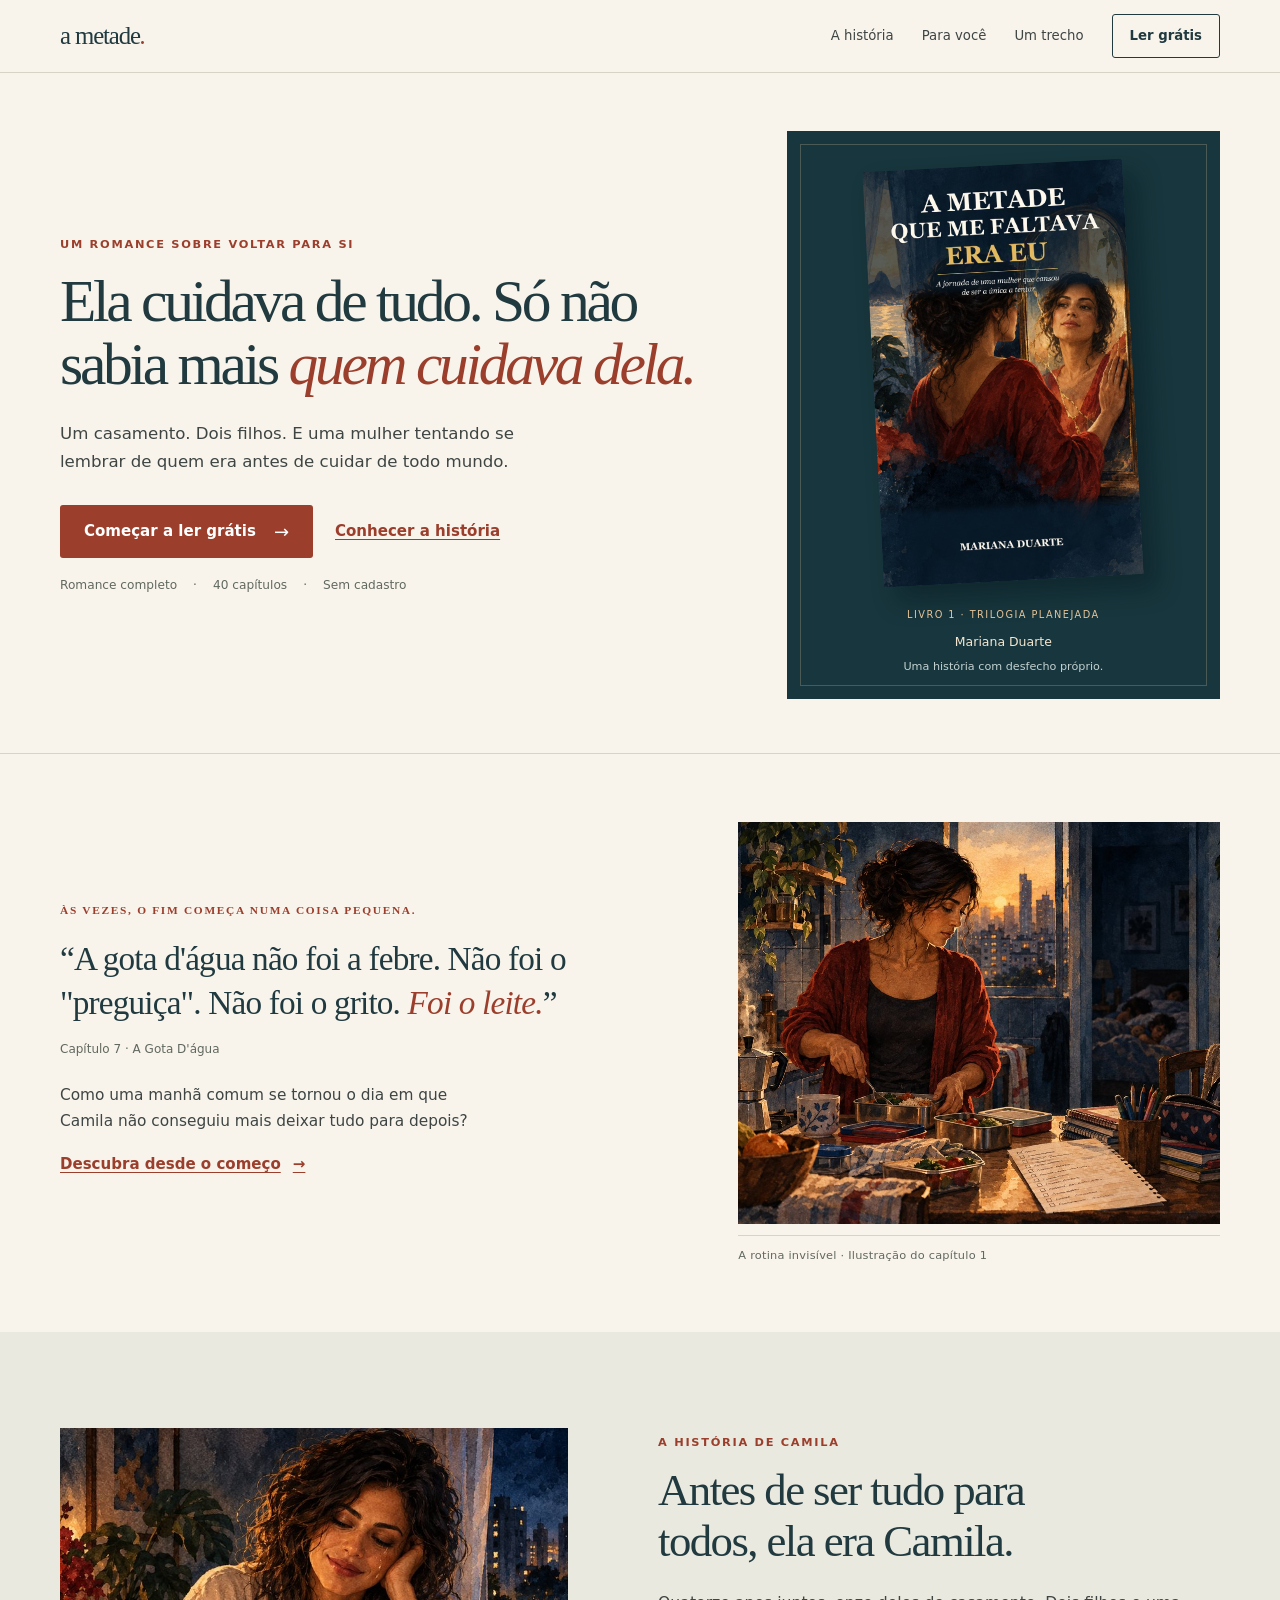
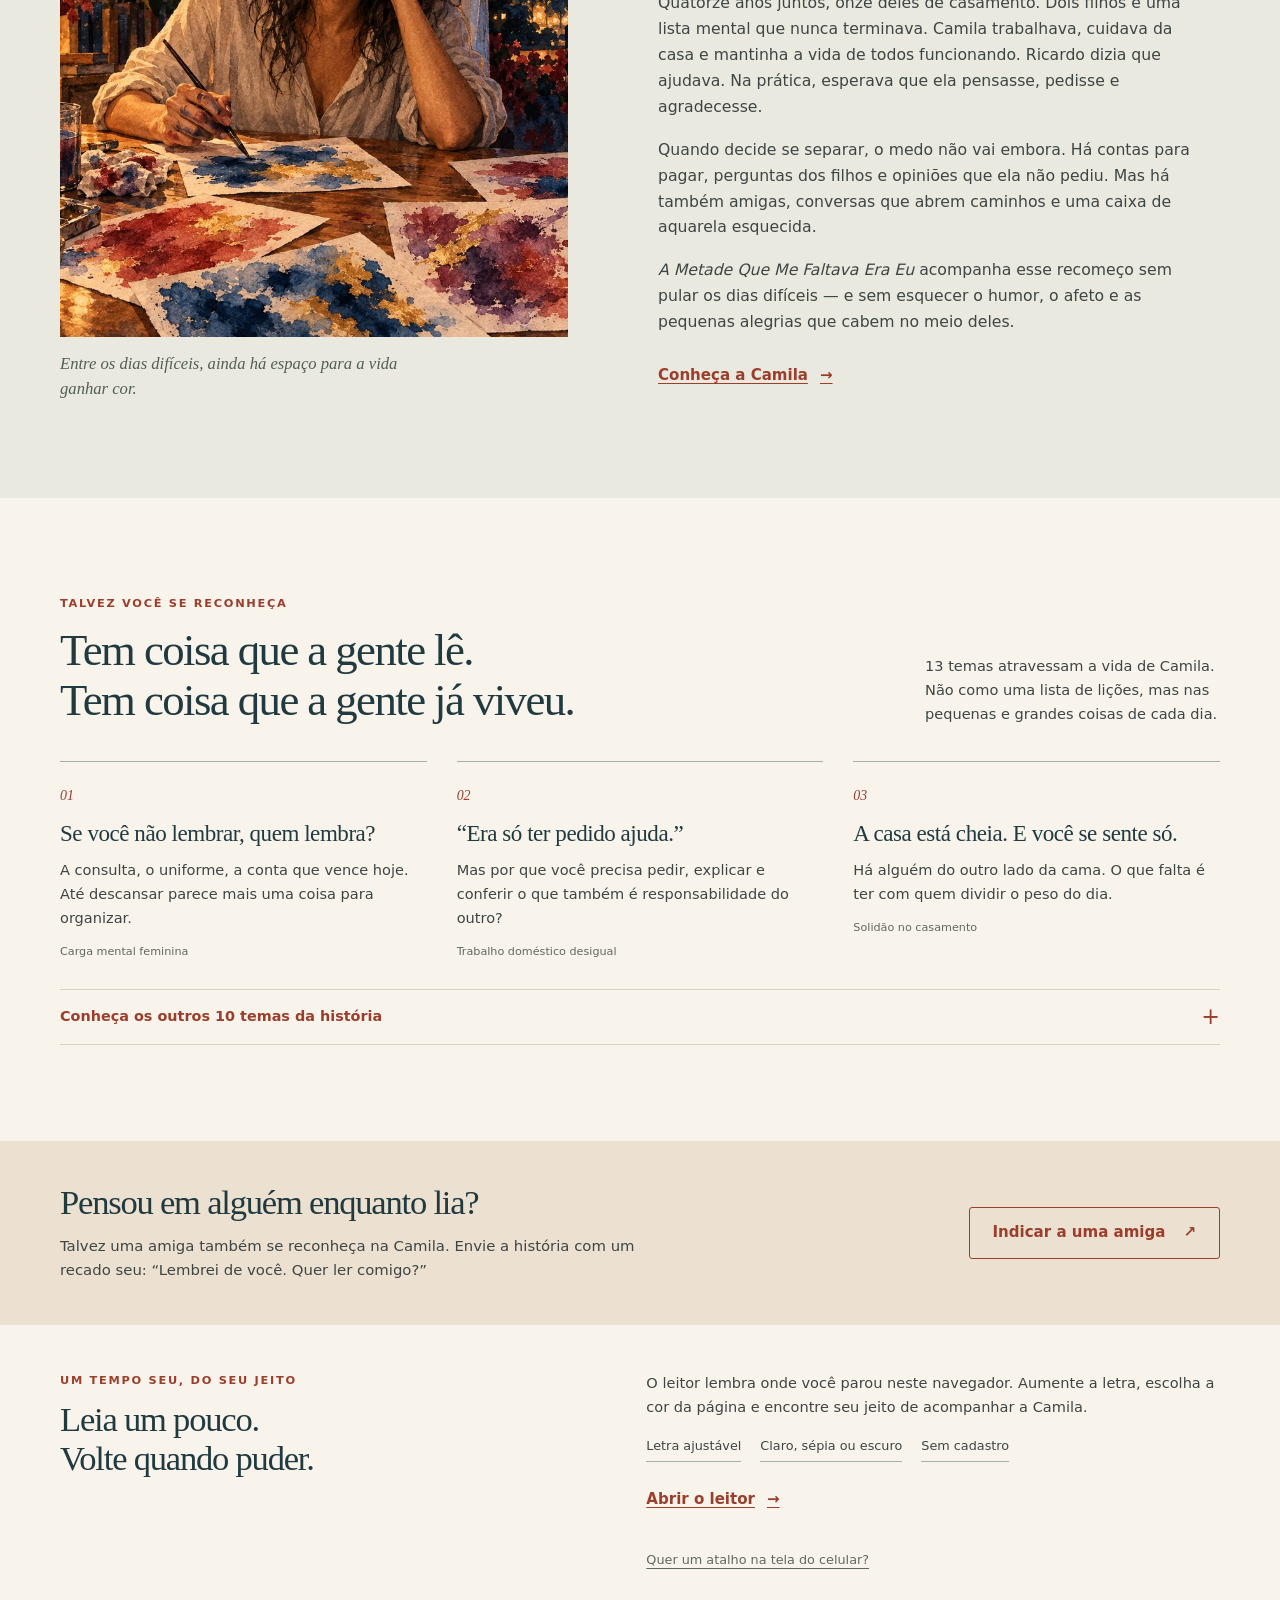
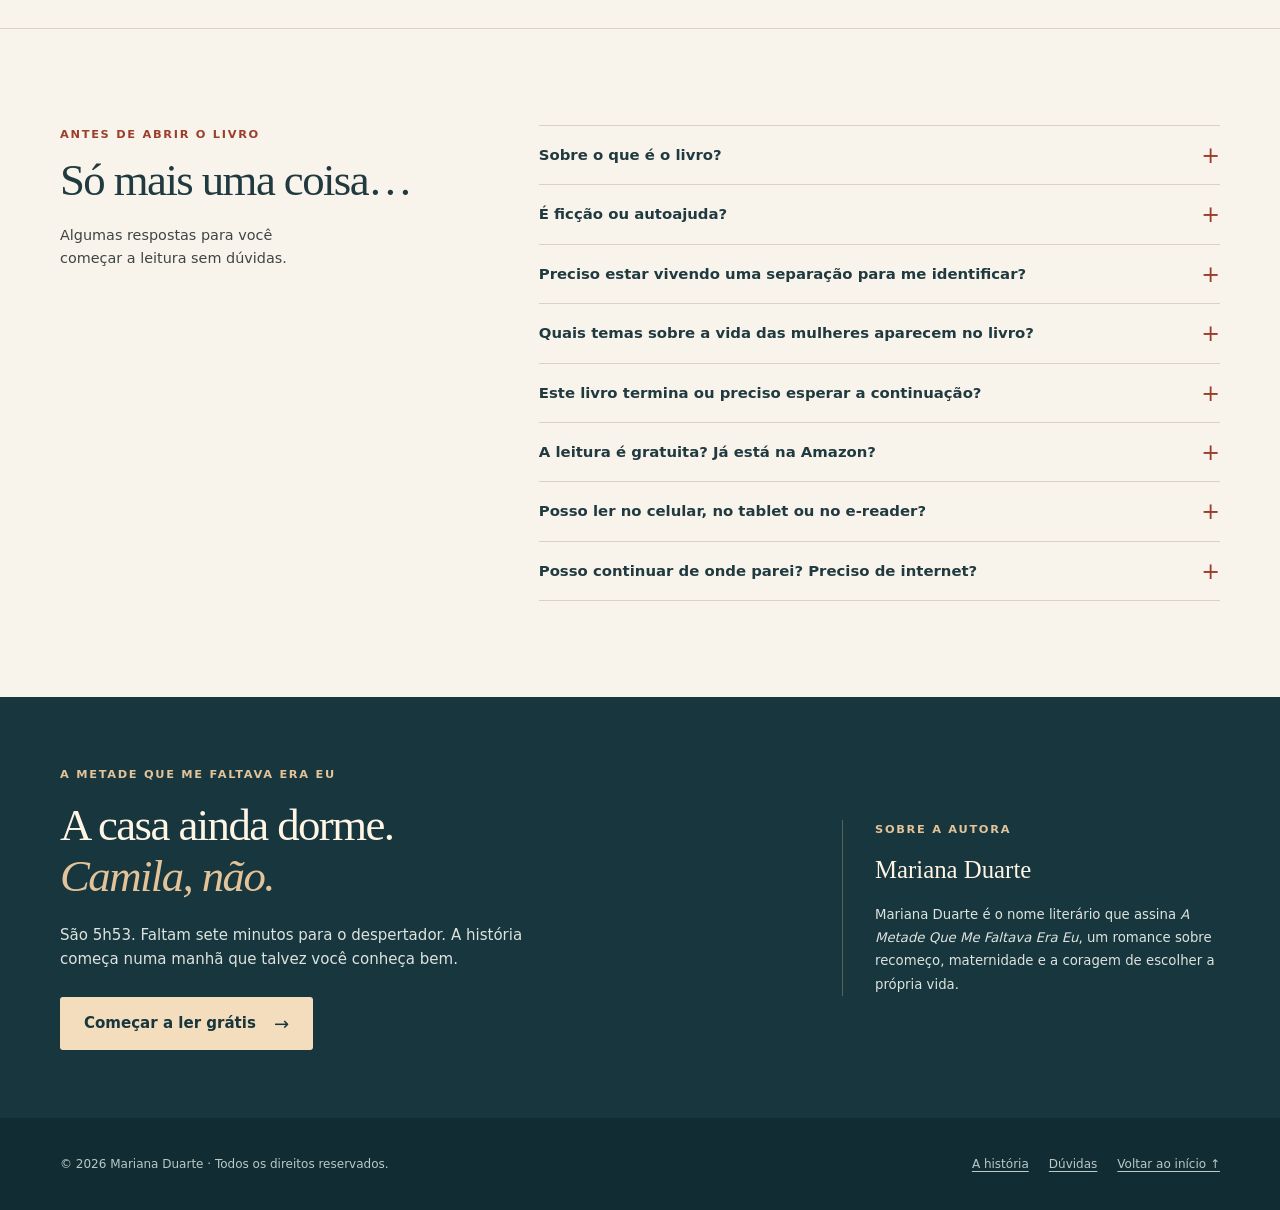
==== commit fc3c8af1: "Revisa cronologia, desenvolve inicio do namoro e sincroniza edicao" ====
--- a/index.html
+++ b/index.html
@@ -304,8 +304,8 @@
       "image": "https://maykonlong.github.io/book/assets/capa-amazon-v2.jpg",
       "inLanguage": "pt-BR",
       "copyrightYear": 2026,
-      "numberOfPages": 328,
-      "wordCount": 63505,
+      "numberOfPages": 330,
+      "wordCount": 64266,
       "isAccessibleForFree": true,
       "genre": [
         "Ficção feminina",
@@ -327,7 +327,7 @@
         "coparentalidade",
         "autonomia feminina"
       ],
-      "description": "Romance sobre Camila, uma mulher sobrecarregada que deixa um casamento de onze anos e tenta reconstruir a própria vida sem voltar a se perder dentro de outra relação.",
+      "description": "Após quatorze anos juntos, onze deles de casamento, Camila decide se separar de Ricardo e reconstruir a própria vida sem voltar a se perder dentro de outra relação.",
       "audience": {
         "@type": "PeopleAudience",
         "suggestedGender": "female",
@@ -413,7 +413,7 @@
         "@id": "https://maykonlong.github.io/book/#livro"
       },
       "description": "Página oficial do romance A Metade Que Me Faltava Era Eu, com sinopse, trecho, 13 temas da vida das mulheres e leitura online gratuita.",
-      "dateModified": "2026-09-29"
+      "dateModified": "2026-10-05"
     },
     {
       "@type": "WebSite",
@@ -638,7 +638,7 @@
         <div class="story-copy">
           <p class="eyebrow">A história de Camila</p>
           <h2 id="historia-titulo">Antes de ser tudo para todos, ela era Camila.</h2>
-          <p>Onze anos de casamento, dois filhos e uma lista mental que nunca terminava. Camila trabalhava, cuidava da casa e mantinha a vida de todos funcionando. Ricardo dizia que ajudava. Na prática, esperava que ela pensasse, pedisse e agradecesse.</p>
+          <p>Quatorze anos juntos, onze deles de casamento. Dois filhos e uma lista mental que nunca terminava. Camila trabalhava, cuidava da casa e mantinha a vida de todos funcionando. Ricardo dizia que ajudava. Na prática, esperava que ela pensasse, pedisse e agradecesse.</p>
           <p>Quando decide se separar, o medo não vai embora. Há contas para pagar, perguntas dos filhos e opiniões que ela não pediu. Mas há também amigas, conversas que abrem caminhos e uma caixa de aquarela esquecida.</p>
           <p><em>A Metade Que Me Faltava Era Eu</em> acompanha esse recomeço sem pular os dias difíceis — e sem esquecer o humor, o afeto e as pequenas alegrias que cabem no meio deles.</p>
           <a class="text-link" data-read-link data-resume-label="Continuar a história" href="./ler.html?inicio=1"><span data-read-label>Conheça a Camila</span><span aria-hidden="true">→</span></a>
